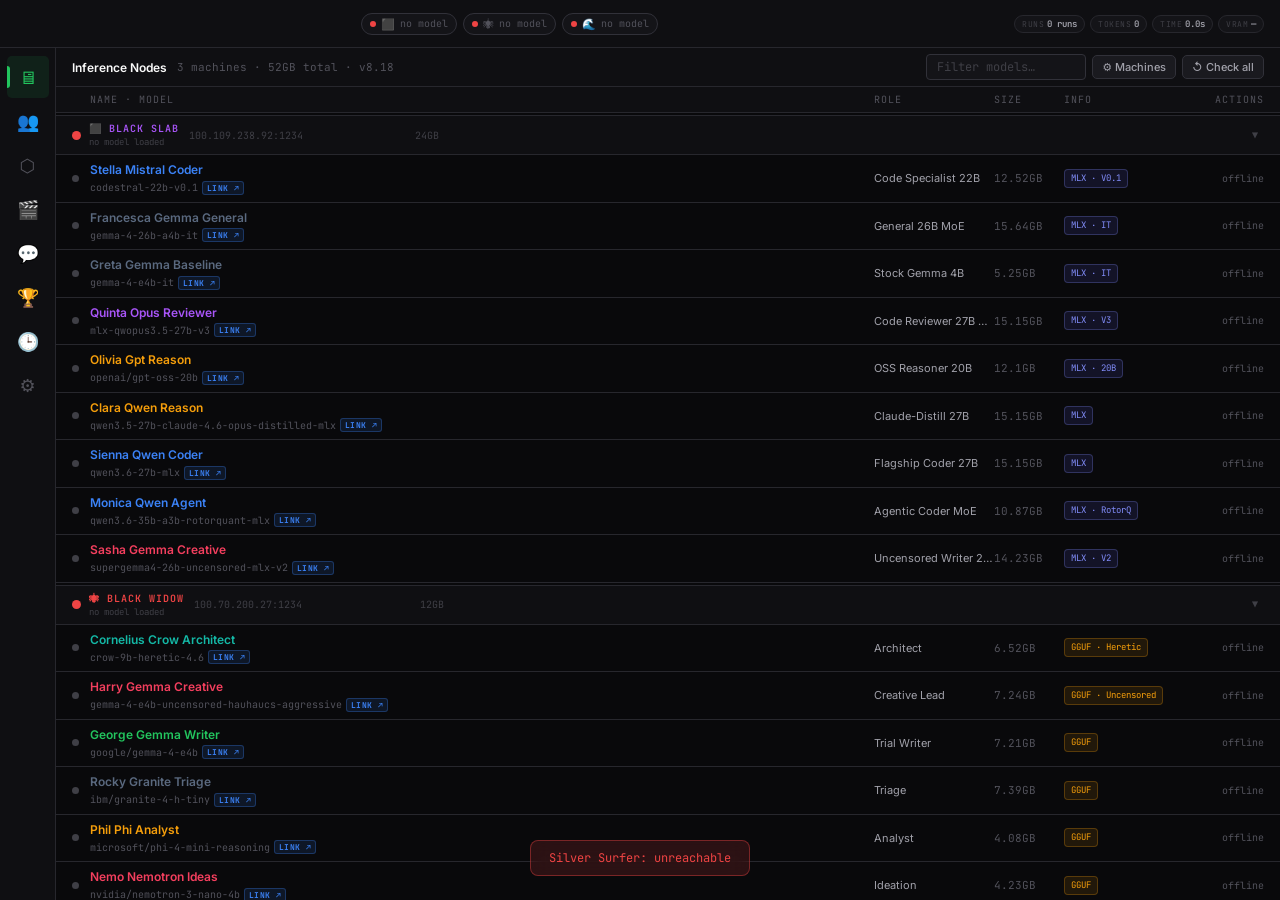
==== web/index.html @ 1b9fba20 "Add files via upload" ====
<!DOCTYPE html>
<html lang="en">
<head>
<meta charset="UTF-8">
<meta name="viewport" content="width=device-width, initial-scale=1.0, maximum-scale=1.0, viewport-fit=cover">
<title>LM Manager Pro Web</title>
<link rel="preconnect" href="https://fonts.googleapis.com">
<link href="https://fonts.googleapis.com/css2?family=Inter:wght@300;400;500;600;700&family=JetBrains+Mono:wght@400;500;600&display=swap" rel="stylesheet">
<link rel="stylesheet" href="css/tokens.css">
<link rel="stylesheet" href="css/base.css">
<link rel="stylesheet" href="css/panels.css">
<link rel="stylesheet" href="css/responsive.css">
<link rel="stylesheet" href="css/modals.css">
</head>
<body>
<div id="app">

<!-- TOPBAR -->
<div id="topbar">
  <div id="live-status" style="display:flex;gap:6px;align-items:center;flex:1;justify-content:center;min-width:0;overflow:hidden"></div>
  <div id="machine-badges" style="display:none"></div>
  <div id="topbar-session">
    <span class="tracker-pill" data-mobile-lbl="▶"><span class="tk-lbl">RUNS</span><span class="tk-val" id="trk-runs">0</span></span>
    <span class="tracker-pill" data-mobile-lbl="◆"><span class="tk-lbl">TOKENS</span><span class="tk-val" id="trk-tokens">0</span></span>
    <span class="tracker-pill" data-mobile-lbl="⏱"><span class="tk-lbl">TIME</span><span class="tk-val" id="trk-time">0s</span></span>
    <span class="tracker-pill" id="trk-vram-pill" data-mobile-lbl="▣"><span class="tk-lbl">VRAM</span><span class="tk-val" id="trk-vram">—</span></span>
  </div>
</div>

<!-- TOPBAR ROW 2: session pills on mobile (hidden on desktop via CSS) -->
<div id="topbar-row2">
  <span class="tracker-pill"><span class="tk-lbl">RUNS</span><span class="tk-val" id="trk-runs-2">0</span></span>
  <span class="tracker-pill"><span class="tk-lbl">TOKENS</span><span class="tk-val" id="trk-tokens-2">0</span></span>
  <span class="tracker-pill"><span class="tk-lbl">TIME</span><span class="tk-val" id="trk-time-2">0s</span></span>
  <span class="tracker-pill" id="trk-vram-pill-2"><span class="tk-lbl">VRAM</span><span class="tk-val" id="trk-vram-2">—</span></span>
</div>

<!-- SETUP PROMPT BANNER -->
<div id="setup-banner" style="display:none;align-items:center;gap:10px;padding:8px 16px;border-bottom:1px solid rgba(59,130,246,.2);flex-shrink:0;background:rgba(59,130,246,.08)">
  <span id="setup-banner-icon" style="font-size:18px">💡</span>
  <div style="flex:1;min-width:0">
    <div id="setup-banner-msg" style="font-size:12px;color:var(--tx1);font-family:var(--mono);font-weight:600"></div>
    <div id="setup-banner-sub" style="font-size:10px;color:var(--tx3);font-family:var(--mono);margin-top:2px;display:none"></div>
  </div>
  <button class="btn btn-sm btn-primary" id="setup-banner-btn" onclick="setupBannerAction()"></button>
  <button style="background:none;border:none;color:var(--tx4);cursor:pointer;font-size:16px;padding:0 4px" onclick="document.getElementById('setup-banner').style.display='none'">✕</button>
</div>
<div id="body">

  <!-- SIDEBAR (desktop) -->
  <div id="leftnav">
    <button class="nav-btn active" id="nav-machines" onclick="setNav('machines')" title="Machines">
      <span>🖥</span>
    </button>
    <button class="nav-btn" id="nav-roster" onclick="setNav('roster')" title="Roster">
      <span>👥</span>
    </button>
    <button class="nav-btn" id="nav-teams" onclick="setNav('teams')" title="Teams">
      <span>⬡</span>
    </button>
    <button class="nav-btn" id="nav-episodes" onclick="setNav('episodes')" title="Episodes">
      <span>🎬</span>
    </button>
    <button class="nav-btn" id="nav-run" onclick="setNav('run')" title="Chat">
      <span>💬</span>
    </button>
    <button class="nav-btn" id="nav-survivor" onclick="setNav('survivor')" title="Scoreboard">
      <span>🏆</span>
    </button>
    <button class="nav-btn" id="nav-timeline" onclick="setNav('timeline')" title="Timeline">
      <span>🕒</span>
    </button>
    <button class="nav-btn" id="nav-settings" onclick="setNav('settings')" title="Settings">
      <span>⚙</span>
    </button>
  </div>

  <!-- CONTENT -->
  <div id="content">

    <!-- ── MACHINES ── -->
    <div class="panel active" id="panel-machines">
      <div class="section-bar">
        <span class="section-title">Inference Nodes</span>
        <span class="section-sub" id="nodes-sub"></span>
        <div class="section-actions">
          <input class="search-inp" id="node-search" placeholder="Filter models…" oninput="filterRosterTable(this.value)" style="width:160px;border-radius:4px;padding:4px 10px">
          <button class="btn btn-sm" onclick="openMachineModal()">⚙ Machines</button>
          <button class="btn btn-sm" onclick="checkAllMachines()">↺ Check all</button>
        </div>
      </div>
      <div id="machines-inner" style="display:flex;flex-direction:column;flex:1;overflow:hidden">
        <div class="rt-thead">
          <span class="rt-th"></span>
          <span class="rt-th">Name · Model</span>
          <span class="rt-th">Role</span>
          <span class="rt-th">Size</span>
          <span class="rt-th">Info</span>
          <span class="rt-th">Actions</span>
        </div>
        <div class="rt-wrap" id="roster-table"></div>
      </div>
    </div>

    <!-- ── ROSTER ── -->
    <div class="panel" id="panel-roster">
      <div id="roster-split">
        <div id="roster-list">
      <div class="section-bar" style="flex-shrink:0;position:relative">
        <span class="section-title">Engineers</span>
        <span id="roster-count" class="section-sub"></span>
        <div class="section-actions">
          <button class="btn btn-sm roster-iv-btn" onclick="openIvPromptModal()">🎤 Interview Q</button>
          <button class="btn btn-sm btn-primary" onclick="openAddModelModal()">+ Add</button>
          <!-- v8.3: overflow trigger (mobile only via CSS) -->
          <button class="overflow-btn roster-overflow-btn" onclick="toggleRosterOverflow(event)" title="More" style="margin-left:2px">⋯</button>
        </div>
        <div id="archetype-legend" style="display:flex;gap:5px;margin-left:8px;flex-wrap:wrap"></div>
        <!-- v8.5: family filter row -->
        <div id="roster-family-bar" style="display:flex;align-items:center;gap:5px;padding:3px 14px 4px;flex-basis:100%;flex-wrap:wrap;border-top:1px solid var(--line)">
          <span style="font-size:9px;font-family:var(--mono);color:var(--tx4);text-transform:uppercase;letter-spacing:.08em;flex-shrink:0">Arch</span>
          <div id="roster-family-filter" style="display:flex;gap:5px;flex-wrap:wrap"></div>
        </div>
        <!-- v8.5: sort row -->
        <div id="roster-sort-bar" style="display:flex;align-items:center;gap:5px;padding:4px 14px;flex-basis:100%;flex-wrap:wrap">
          <span style="font-size:9px;font-family:var(--mono);color:var(--tx4);text-transform:uppercase;letter-spacing:.08em;flex-shrink:0">Sort</span>
          <button class="rs-sort-btn active" id="rsort-name"    onclick="setRosterSort('name')">Name</button>
          <button class="rs-sort-btn"        id="rsort-role"    onclick="setRosterSort('role')">Role</button>
          <button class="rs-sort-btn"        id="rsort-score"   onclick="setRosterSort('score')">Score</button>
          <button class="rs-sort-btn"        id="rsort-size"    onclick="setRosterSort('size')">Size</button>
          <button class="rs-sort-btn"        id="rsort-type"    onclick="setRosterSort('type')">Type</button>
          <button class="rs-sort-btn"        id="rsort-arch"    onclick="setRosterSort('arch')">Arch</button>
          <button class="rs-sort-btn"        id="rsort-family"  onclick="setRosterSort('family')">Family</button>
          <button class="rs-sort-btn"        id="rsort-machine" onclick="setRosterSort('machine')">Machine</button>
        </div>
        <!-- v8.3: overflow menu (mobile) -->
        <div class="overflow-menu" id="roster-overflow-menu">
          <button onclick="closeRosterOverflow();openIvPromptModal()">🎤 Edit Interview Question</button>
        </div>
      </div>
      <div class="search-bar" style="padding:5px 10px">
        <input class="search-inp" id="roster-search" placeholder="Filter engineers…" oninput="filterRosterList(this.value)" style="flex:1;border-radius:4px;padding:4px 10px;font-size:11px">
      </div>
          <div id="roster-scroll"></div>
        </div>
        <div id="roster-detail">
          <div style="display:flex;align-items:center;justify-content:center;height:100%;color:var(--tx3);font-size:12px;font-family:var(--mono)">Select a model</div>
        </div>
      </div>
    </div>

    <!-- ── TEAMS ── -->
    <div class="panel" id="panel-teams">
      <div id="teams-split">
        <div id="teams-list">
          <div class="section-bar" style="flex-shrink:0">
            <span class="section-title">Teams</span>
            <div class="section-actions"><button class="btn btn-sm" onclick="addTeam()">+ New</button></div>
          </div>
          <div id="teams-scroll"></div>
        </div>
        <div id="team-detail">
          <div style="display:flex;align-items:center;justify-content:center;height:100%;color:var(--tx3);font-size:12px;font-family:var(--mono)">Select a team</div>
        </div>
      </div>
    </div>

    <!-- ── EPISODES ── -->
    <div class="panel" id="panel-episodes">
      <div class="section-bar">
        <span class="section-title">Episodes</span>
        <span class="section-sub" id="ep-panel-sub">Scenario builder</span>
        <div class="section-actions">
          <button class="btn btn-sm btn-primary" onclick="newEpisode()">+ New Episode</button>
          <button class="btn btn-sm" onclick="triggerEpisodeImport()" title="Import a .json episode file">⬆ Import</button>
          <input type="file" id="ep-import-file" accept=".json" style="display:none" onchange="importEpisode(event)">
        </div>
      </div>
      <div id="episodes-split" style="display:flex;flex:1;overflow:hidden">
        <!-- Episode list -->
        <div id="episodes-list-wrap" style="width:220px;flex-shrink:0;border-right:1px solid var(--line);display:flex;flex-direction:column;background:var(--bg1)">
          <div id="episode-list" style="flex:1;overflow-y:auto"></div>
        </div>
        <!-- Episode detail -->
        <div id="episode-detail" style="flex:1;overflow-y:auto;background:var(--bg)">
          <div style="display:flex;align-items:center;justify-content:center;height:100%;color:var(--tx3);font-size:12px;font-family:var(--mono)">Select or create an episode</div>
        </div>
      </div>
    </div>

    <!-- ── GROUP CHAT ── -->
    <div class="panel" id="panel-run">
      <div id="chat-topbar">
        <select id="run-team-select" onchange="selectRunTeam(this.value)" class="inp" style="font-size:12px;padding:5px 9px;flex:1;min-width:0">
          <option value="">Select team…</option>
        </select>
        <div class="audience-toggle" title="Group: full team chat (counts toward score). 1:1 Solo: off-record chat with one model — doesn't affect the leaderboard.">
          <button id="aud-group-btn" class="active" onclick="setAudience('group')">👥 Group</button>
          <button id="aud-solo-btn" onclick="setAudience('solo')">👤 1:1</button>
        </div>
        <div class="mode-pill" id="mode-pill-wrap" title="AUTO: each agent responds in turn order automatically. MANUAL: you pick which agent fires next by clicking their chip.">
          <button id="mode-auto-btn" onclick="setChatMode('auto')" class="active-auto">AUTO</button>
          <button id="mode-manual-btn" onclick="setChatMode('manual')">MANUAL</button>
        </div>
        <button class="overflow-btn" id="chat-overflow-btn" onclick="toggleChatOverflow(event)" title="More">⋯</button>
        <div class="overflow-menu" id="chat-overflow-menu">
          <button onclick="closeChatOverflow();toggleCompareMode()">⚖ Toggle compare mode</button>
          <button onclick="closeChatOverflow();toggleCrosstalk()" id="om-context-btn">👁 Context: ON</button>
          <div class="om-divider"></div>
          <button onclick="closeChatOverflow();openPresetModal()">📋 Manage presets</button>
          <button onclick="closeChatOverflow();savePresetFromInput()">+ Save current as preset</button>
          <div class="om-divider"></div>
          <button onclick="closeChatOverflow();newEpisodeRun()">📌 New episode</button>
          <button onclick="closeChatOverflow();clearActiveLog()">🗑 Clear log</button>
          <div class="om-divider"></div>
          <button onclick="closeChatOverflow();resetSessionTracker()">↺ Reset session stats</button>
        </div>
      </div>

      <!-- v8.3: solo (1:1) selection bar — appears only in solo mode -->
      <div class="solo-bar" id="solo-bar">
        <span class="sb-label">Talk to</span>
        <div class="sb-scope" id="solo-scope">
          <button class="active" onclick="setSoloScope('team')">Team</button>
          <button onclick="setSoloScope('global')">Global</button>
        </div>
        <select id="solo-model-select" onchange="selectSoloModel(this.value)">
          <option value="">Select a model…</option>
        </select>
        <span class="solo-badge" title="Off-record: 1:1 messages don't affect the leaderboard, total score, or session stats.">OFF RECORD</span>
        <button class="btn btn-sm" onclick="clearSoloLog()" style="margin-left:auto;font-size:10px">Clear</button>
      </div>

      <!-- Turn order + status fused into one slim bar -->
      <div id="turn-order-bar">
        <div id="turn-chips"></div>
        <span class="chat-status" id="run-status-text">Idle</span>
        <span id="round-counter"></span>
      </div>

      <!-- Group messages -->
      <div id="run-log"></div>

      <!-- v8.3: 1:1 solo message log -->
      <div id="solo-log"></div>

      <!-- Input -->
      <div class="chat-input-bar">
        <!-- Utility strip: compare + crosstalk + preset chips -->
        <div id="chat-util-strip">
          <button class="compare-toggle" id="compare-toggle-btn" onclick="toggleCompareMode()" title="Compare mode: fire all selected models on the same prompt side-by-side">⚖<span class="compare-text"> Compare</span></button>
          <button class="btn btn-sm" id="crosstalk-toggle-btn" onclick="toggleCrosstalk()" title="Cross-talk: when ON, each agent sees all previous agents' replies. When OFF, agents only see the user prompt." style="font-size:10px;font-family:var(--mono)">👁 Context ON</button>
          <div id="preset-chips" style="display:flex;gap:5px;flex-wrap:nowrap;overflow-x:auto;flex:1;min-width:0"></div>
        </div>
        <div class="chat-input-inner">
          <textarea id="run-prompt" rows="1" onkeydown="handleChatKey(event)" oninput="autoGrow(this)" placeholder="Message…"></textarea>
          <div class="chat-btns">
            <button id="run-btn" onclick="sendChatOrSolo()">Send ↑</button>
            <button id="stop-btn" onclick="stopChat()">■ Stop</button>
          </div>
        </div>
      </div>
    </div>

    <!-- ── SURVIVOR ── -->
    <div class="panel" id="panel-survivor">
      <div class="section-bar">
        <span class="section-title">Leaderboard</span>
        <span id="survivor-stats" class="section-sub"></span>
        <div class="section-actions">
          <!-- v8.4: view mode toggle -->
          <div class="view-toggle">
            <button id="sv-view-card" onclick="setSurvivorView('card')" title="Card grid">⊞</button>
            <button id="sv-view-list" onclick="setSurvivorView('list')" class="active" title="Compact list">☰</button>
          </div>
          <span class="ep-badge" id="ep-badge">Ep 0</span>
          <button class="btn btn-sm" onclick="clearImmunity()">Clear 👑</button>
          <button class="btn btn-sm btn-danger" onclick="reviveAll()">Revive all</button>
          <input type="file" id="import-file" accept=".json" style="display:none" onchange="importData(event)">
        </div>
      </div>
      <div style="padding:8px 14px;border-bottom:1px solid var(--line);background:var(--bg1);display:flex;align-items:center;gap:8px;flex-shrink:0;flex-wrap:wrap">
        <span style="font-size:10px;color:var(--tx3);font-family:var(--mono);text-transform:uppercase;letter-spacing:.1em">Sort by</span>
        <button onclick="setBoardSort('score')" id="bsort-score" class="btn btn-sm" style="font-family:var(--mono);font-size:10px">★ Score</button>
        <button onclick="setBoardSort('tps')"   id="bsort-tps"   class="btn btn-sm" style="font-family:var(--mono);font-size:10px">⚡ TPS</button>
        <button onclick="setBoardSort('ep')"    id="bsort-ep"    class="btn btn-sm" style="font-family:var(--mono);font-size:10px">◈ Episodes</button>
      </div>
      <!-- v8.4: card grid (default) and compact list share the same container -->
      <div class="survivor-grid" id="survivor-grid"></div>
      <div class="survivor-list" id="survivor-list" style="display:none"></div>
    </div>

    <!-- ── TIMELINE ── -->
    <div class="panel" id="panel-timeline">
      <div class="section-bar">
        <span class="section-title">Run Timeline</span>
        <span class="section-sub" id="tl-stats">All runs</span>
        <div class="section-actions">
          <button class="btn btn-sm btn-danger" onclick="clearTimeline()">Clear</button>
        </div>
      </div>
      <div class="tl-bar">
        <input class="search-inp" id="tl-search" placeholder="Search prompt or response…" oninput="renderTimeline()" style="flex:1;max-width:320px">
        <select class="inp" id="tl-filter-model" onchange="renderTimeline()" style="font-size:11px">
          <option value="">All models</option>
        </select>
        <select class="inp" id="tl-filter-tag" onchange="renderTimeline()" style="font-size:11px">
          <option value="">All categories</option>
          <option value="Code">Code</option>
          <option value="Reasoning">Reasoning</option>
          <option value="Creative">Creative</option>
          <option value="General">General</option>
        </select>
        <select class="inp" id="tl-sort" onchange="renderTimeline()" style="font-size:11px">
          <option value="newest">Newest first</option>
          <option value="oldest">Oldest first</option>
          <option value="quality">Highest quality</option>
          <option value="speed">Fastest TPS</option>
        </select>
      </div>
      <div class="tl-feed" id="tl-feed"></div>
    </div>

    <!-- ── PRESET MODAL ── -->
    <div id="preset-modal" onclick="closePresetModal(event)">
      <div class="preset-modal-card" onclick="event.stopPropagation()">
        <div class="modal-header">
          <div class="modal-title">Saved Prompts</div>
          <button class="modal-close" onclick="document.getElementById('preset-modal').classList.remove('open')">✕</button>
        </div>
        <div style="padding:10px 14px;border-bottom:1px solid var(--line);display:flex;gap:8px">
          <input class="inp" id="preset-new-name" placeholder="Name (e.g. 'Swift actor refactor')" style="font-size:12px;flex:1">
          <button class="btn btn-sm btn-primary" onclick="addPresetFromModal()">+ Add Current</button>
        </div>
        <div id="preset-modal-list" style="overflow-y:auto"></div>
      </div>
    </div>

    <!-- HTTPS BANNER (v8.1: copy rewritten — the old "Switch to HTTP" link was doomed because
         browsers block http:// navigation from https:// pages. Banner now offers a help dialog. -->
    <div id="https-banner" style="display:none;position:fixed;top:0;left:0;right:0;z-index:2000;background:rgba(245,158,11,.95);backdrop-filter:blur(8px);padding:10px 16px;align-items:center;gap:10px;font-size:12px;font-family:var(--mono)">
      <span style="font-size:16px">⚠</span>
      <span style="flex:1;color:#000">Loaded over HTTPS — browsers will block requests to your <strong>http://</strong> LM Studio servers (mixed content).</span>
      <button onclick="showHttpsHelp()" style="background:#000;color:#fff;padding:4px 12px;border-radius:6px;border:none;font-weight:700;white-space:nowrap;cursor:pointer;font-family:var(--mono);font-size:11px">How to fix</button>
      <button onclick="document.getElementById('https-banner').style.display='none'" style="background:transparent;border:none;color:#000;font-size:16px;cursor:pointer;padding:0 4px">✕</button>
    </div>

    <!-- HTTPS HELP MODAL (v8.1) -->
    <div id="https-help-modal" onclick="if(event.target.id==='https-help-modal')this.style.display='none'" style="display:none;position:fixed;inset:0;z-index:2100;background:rgba(0,0,0,.7);backdrop-filter:blur(6px);align-items:center;justify-content:center;padding:20px">
      <div style="background:var(--bg1);border:1px solid var(--line2);border-radius:12px;width:100%;max-width:560px;max-height:85vh;display:flex;flex-direction:column;overflow:hidden">
        <div style="padding:14px 18px;border-bottom:1px solid var(--line);display:flex;align-items:center;gap:10px">
          <span style="font-size:20px">⚠</span>
          <div style="flex:1"><div style="font-size:14px;font-weight:700">Mixed content blocked</div><div style="font-size:11px;color:var(--tx3);font-family:var(--mono)">Browsers block http:// requests from https:// pages</div></div>
          <button onclick="document.getElementById('https-help-modal').style.display='none'" class="btn btn-sm">✕</button>
        </div>
        <div style="padding:16px 18px;overflow-y:auto;font-size:13px;line-height:1.55;color:var(--tx2)">
          <p style="margin-bottom:12px"><strong style="color:var(--tx1)">Pick one of these — most reliable first:</strong></p>
          <ol style="margin-left:18px;display:flex;flex-direction:column;gap:14px">
            <li>
              <strong style="color:var(--tx1)">Save this page locally and open with file://</strong><br>
              <span style="color:var(--tx3);font-size:11px;font-family:var(--mono)">File → Save As → save as <code style="background:var(--bg3);padding:1px 4px;border-radius:3px">index.html</code>, then double-click. file:// origins can talk to localhost without mixed-content blocking.</span>
            </li>
            <li>
              <strong style="color:var(--tx1)">Serve over plain HTTP from the same machine</strong><br>
              <span style="color:var(--tx3);font-size:11px;font-family:var(--mono)">In the folder containing the HTML: <code style="background:var(--bg3);padding:1px 4px;border-radius:3px">python3 -m http.server 8000</code> then visit <code style="background:var(--bg3);padding:1px 4px;border-radius:3px">http://localhost:8000/index.html</code>.</span>
            </li>
            <li>
              <strong style="color:var(--tx1)">Allow insecure content for this site (Chrome only, not recommended)</strong><br>
              <span style="color:var(--tx3);font-size:11px;font-family:var(--mono)">Click the lock icon in the address bar → Site settings → Insecure content → Allow. Reload. This persists per-origin.</span>
            </li>
            <li>
              <strong style="color:var(--tx1)">Front your LM Studio servers with HTTPS</strong><br>
              <span style="color:var(--tx3);font-size:11px;font-family:var(--mono)">Run a reverse proxy with a self-signed cert (Caddy, nginx) on each machine. Most work for the most flexibility.</span>
            </li>
          </ol>
          <p style="margin-top:16px;font-size:11px;color:var(--tx3);font-family:var(--mono)">Note: clicking a link from this page to <code style="background:var(--bg3);padding:1px 4px;border-radius:3px">http://</code> won't work — modern browsers refuse to navigate downward to insecure origins. The fix has to happen at the page-load level.</p>
        </div>
      </div>
    </div>

    <!-- MACHINE EDITOR MODAL -->
    <div id="machine-modal" onclick="closeMachineModal(event)" style="display:none;position:fixed;inset:0;z-index:1000;background:rgba(0,0,0,.7);backdrop-filter:blur(6px);align-items:center;justify-content:center;padding:20px">
      <div style="background:var(--bg1);border:1px solid var(--line2);border-radius:12px;width:100%;max-width:500px;max-height:85vh;display:flex;flex-direction:column;overflow:hidden" onclick="event.stopPropagation()">
        <div class="modal-header">
          <div class="modal-title">Manage Machines</div>
          <button class="modal-close" onclick="document.getElementById('machine-modal').style.display='none'">✕</button>
        </div>
        <div id="machine-list-edit" style="overflow-y:auto;flex:1"></div>
        <div style="padding:14px 16px;border-top:1px solid var(--line);display:flex;flex-direction:column;gap:8px">
          <div style="font-size:10px;color:var(--tx3);font-family:var(--mono);text-transform:uppercase;letter-spacing:.1em">Add Machine</div>
          <div style="display:grid;grid-template-columns:1fr 1fr;gap:7px">
            <input class="inp" id="nm-name" placeholder="Name (auto-fills from URL)" style="font-size:12px">
            <input class="inp" id="nm-url"  placeholder="URL (e.g. http://192.168.1.x:1234)" style="font-size:12px" oninput="autoFillMachineName()">
            <input class="inp" id="nm-vram" placeholder="VRAM GB (e.g. 16)" type="number" min="1" style="font-size:12px">
            <input class="inp" id="nm-note" placeholder="Note (e.g. RTX 4090)" style="font-size:12px">
          </div>
          <button class="btn btn-primary" onclick="addMachineFromModal()" style="align-self:flex-end">+ Add Machine</button>
        </div>
      </div>
    </div>

    <!-- ADD MODEL MODAL -->
    <div id="add-model-modal" onclick="if(event.target.id==='add-model-modal')closeAddModelModal()" style="display:none;position:fixed;inset:0;z-index:1000;background:rgba(0,0,0,.7);backdrop-filter:blur(6px);align-items:center;justify-content:center;padding:20px">
      <div style="background:var(--bg1);border:1px solid var(--line2);border-radius:12px;width:100%;max-width:500px;max-height:90vh;display:flex;flex-direction:column;overflow:hidden" onclick="event.stopPropagation()">
        <div class="modal-header">
          <div class="modal-title">Add Engineer</div>
          <button class="modal-close" onclick="closeAddModelModal()">✕</button>
        </div>
        <div style="padding:16px;display:flex;flex-direction:column;gap:10px;overflow-y:auto">
          <!-- Name schema: First=family, Middle=params, Last=role, Nickname=display override -->
          <div style="display:grid;grid-template-columns:1fr 1fr 1fr;gap:8px">
            <div><div style="font-size:9px;color:var(--tx4);font-family:var(--mono);text-transform:uppercase;letter-spacing:.08em;margin-bottom:3px">First <span style="color:var(--tx3);text-transform:none">family</span></div><input class="inp" id="am-first" placeholder="Qwen" style="width:100%;box-sizing:border-box" oninput="amAutoPrompt()"></div>
            <div><div style="font-size:9px;color:var(--tx4);font-family:var(--mono);text-transform:uppercase;letter-spacing:.08em;margin-bottom:3px">Middle <span style="color:var(--tx3);text-transform:none">params</span></div><input class="inp" id="am-middle" placeholder="9B" style="width:100%;box-sizing:border-box" oninput="amAutoPrompt()"></div>
            <div><div style="font-size:9px;color:var(--tx4);font-family:var(--mono);text-transform:uppercase;letter-spacing:.08em;margin-bottom:3px">Last <span style="color:var(--tx3);text-transform:none">role</span></div><input class="inp" id="am-last" placeholder="Senior Dev" style="width:100%;box-sizing:border-box" oninput="amAutoPrompt()"></div>
          </div>
          <div style="display:grid;grid-template-columns:1fr 1fr;gap:8px">
            <div>
              <div style="font-size:9px;color:var(--tx4);font-family:var(--mono);text-transform:uppercase;letter-spacing:.08em;margin-bottom:3px">Nickname <span style="color:var(--tx3);text-transform:none">· overrides display</span></div>
              <input class="inp" id="am-nick" placeholder="Optional" style="width:100%;box-sizing:border-box" oninput="amAutoPrompt()">
            </div>
            <div><div style="font-size:9px;color:var(--tx4);font-family:var(--mono);text-transform:uppercase;letter-spacing:.08em;margin-bottom:3px">ID (e.g. 32)</div><input class="inp" id="am-empid" placeholder="e.g. 32" style="width:100%;box-sizing:border-box"></div>
          </div>
          <div>
            <div style="font-size:9px;color:var(--tx4);font-family:var(--mono);text-transform:uppercase;letter-spacing:.08em;margin-bottom:5px">Role</div>
            <div style="display:grid;grid-template-columns:1fr 1fr;gap:7px">
              <div>
                <div style="font-size:9px;color:var(--tx4);font-family:var(--mono);margin-bottom:3px">Status</div>
                <select class="inp" id="am-prof" style="width:100%;box-sizing:border-box" onchange="amSyncRole()">
                  <option value="">— select —</option>
                  ${STATUS_LEVELS.map(s=>`<option value="${s.id}">${s.label}</option>`).join('')}
                </select>
              </div>
              <div>
                <div style="font-size:9px;color:var(--tx4);font-family:var(--mono);margin-bottom:3px">Primary specialization</div>
                <select class="inp" id="am-spec" style="width:100%;box-sizing:border-box" onchange="amSyncRole()">
                  <option value="">— select —</option>
                  ${SPECIALIZATIONS.map(s=>`<option value="${s.id}">${s.icon} ${s.label}</option>`).join('')}
                </select>
              </div>
            </div>
            <div style="margin-top:7px">
              <div style="font-size:9px;color:var(--tx4);font-family:var(--mono);margin-bottom:4px">Secondary specializations <span style="color:var(--tx3);text-transform:none;font-size:9px">· optional · stackable</span></div>
              <div id="am-secondary-chips" style="display:flex;flex-wrap:wrap;gap:5px">
                ${SECONDARY_SPECS.map(s=>`<button type="button" id="am-sec-${s.id}" onclick="toggleAmSecondary('${s.id}')" style="font-size:10px;padding:3px 9px;border-radius:20px;border:1px solid var(--line2);background:var(--bg2);color:var(--tx3);cursor:pointer;font-family:var(--mono);transition:all .15s">${s.icon} ${s.label}</button>`).join('')}
              </div>
            </div>
            <input type="hidden" id="am-role">
            <div id="am-role-preview" style="font-size:10px;color:var(--tx3);font-family:var(--mono);margin-top:5px;min-height:14px"></div>
          </div>
          <!-- Persona name — character name in system prompt -->
          <div>
            <div style="font-size:9px;color:var(--tx4);font-family:var(--mono);text-transform:uppercase;letter-spacing:.08em;margin-bottom:3px">
              Persona name <span style="color:var(--tx3);text-transform:none;letter-spacing:0;font-size:9px">· in system prompt (defaults to nickname or First Last)</span>
            </div>
            <input class="inp" id="am-persona" placeholder="Leave blank to auto-derive" style="width:100%;box-sizing:border-box" oninput="amAutoPrompt()">
          </div>
          <div><div style="font-size:9px;color:var(--tx4);font-family:var(--mono);text-transform:uppercase;letter-spacing:.08em;margin-bottom:3px">Model ID (LM Studio path) <span style="color:var(--accent);font-size:8px;text-transform:none;letter-spacing:0">&middot; auto-fills name ↑</span></div><input class="inp" id="am-model" placeholder="e.g. qwen3.5-9b or google/gemma-4-e4b" oninput="autoFillNameFromModelId();autoAssignMachineFromModelId()" style="width:100%;box-sizing:border-box"></div>
          <div style="display:grid;grid-template-columns:1fr 1fr 1fr;gap:8px">
            <div>
              <div style="font-size:9px;color:var(--tx4);font-family:var(--mono);text-transform:uppercase;letter-spacing:.08em;margin-bottom:3px">Machine</div>
              <select class="inp" id="am-machine" style="width:100%;box-sizing:border-box"></select>
              <div id="am-machine-hint" style="font-size:9px;color:var(--accent);font-family:var(--mono);margin-top:3px;min-height:12px;line-height:1.3"></div>
            </div>
            <div><div style="font-size:9px;color:var(--tx4);font-family:var(--mono);text-transform:uppercase;letter-spacing:.08em;margin-bottom:3px">Size (GB)</div><input class="inp" id="am-size" type="number" min="0.1" step="0.1" value="7" style="width:100%;box-sizing:border-box"></div>
            <div><div style="font-size:9px;color:var(--tx4);font-family:var(--mono);text-transform:uppercase;letter-spacing:.08em;margin-bottom:3px">Temp</div><input class="inp" id="am-temp" type="number" min="0" max="1" step="0.05" value="0.5" style="width:100%;box-sizing:border-box"></div>
          </div>
          <div>
            <div style="display:flex;align-items:center;justify-content:space-between;margin-bottom:3px">
              <div style="font-size:9px;color:var(--tx4);font-family:var(--mono);text-transform:uppercase;letter-spacing:.08em">System Prompt <span style="color:var(--tx3);text-transform:none;letter-spacing:0;font-size:9px">· auto-generated · edit freely</span></div>
              <button class="btn btn-sm" style="font-size:9px;padding:2px 7px" onclick="amAutoPrompt(true)">↺ Regenerate</button>
            </div>
            <textarea class="prompt-edit-area" id="am-prompt" style="min-height:80px" placeholder="You are [Name], a [role]. MIKE is the Director."></textarea>
          </div>
          <button class="btn btn-primary" onclick="addModelFromModal()" style="align-self:flex-end">+ Add Engineer</button>
        </div>
      </div>
    </div>

    <!-- ── V6.3: SCORE SHEET (slide-up) ── -->
    <div id="score-sheet" onclick="if(event.target.id==='score-sheet')closeScoreSheet()">
      <div class="score-sheet-card" onclick="event.stopPropagation()">
        <div class="score-sheet-grip"></div>
        <div class="score-sheet-hdr">
          <div style="flex:1">
            <div class="score-sheet-title" id="ss-title">Score Response</div>
            <div class="score-sheet-sub" id="ss-sub">—</div>
          </div>
          <button class="btn btn-sm" onclick="openCriteriaModal()" title="Manage criteria">⚙</button>
          <button class="modal-close" onclick="closeScoreSheet()">✕</button>
        </div>
        <div class="score-sheet-body" id="ss-body"></div>
        <div class="score-sheet-summary">
          <div>
            <div class="score-sheet-avg-lbl">Average</div>
            <div class="score-sheet-avg" id="ss-avg">—</div>
          </div>
          <div style="text-align:right">
            <div class="score-sheet-avg-lbl">Auto</div>
            <div style="font-size:14px;font-family:var(--mono);color:var(--tx2)" id="ss-auto">—/10</div>
          </div>
        </div>
        <div class="score-sheet-actions">
          <button class="btn btn-sm" onclick="resetScoreSheet()">↺ Reset</button>
          <button class="btn btn-primary" onclick="closeScoreSheet()" style="margin-left:auto;flex:1;max-width:200px">Done</button>
        </div>
      </div>
    </div>

    <!-- ── V6.3: CRITERIA MANAGE MODAL ── -->
    <div id="criteria-modal" onclick="if(event.target.id==='criteria-modal')document.getElementById('criteria-modal').style.display='none'" style="display:none;position:fixed;inset:0;z-index:1200;background:rgba(0,0,0,.7);backdrop-filter:blur(6px);align-items:center;justify-content:center;padding:20px">
      <div style="background:var(--bg1);border:1px solid var(--line2);border-radius:12px;width:100%;max-width:500px;max-height:85vh;display:flex;flex-direction:column;overflow:hidden" onclick="event.stopPropagation()">
        <div class="modal-header">
          <div class="modal-title">Manage Criteria</div>
          <button class="modal-close" onclick="document.getElementById('criteria-modal').style.display='none'">✕</button>
        </div>
        <div style="padding:14px 16px;flex:1;overflow-y:auto">
          <div style="font-size:11px;color:var(--tx3);font-family:var(--mono);margin-bottom:12px;line-height:1.6">
            Rename, remove, or add criteria. Changes apply globally — existing scores stay, new criteria show as unscored on past sessions.
          </div>
          <div id="criteria-list" style="display:flex;flex-direction:column;gap:8px"></div>
          <div style="margin-top:14px;padding-top:14px;border-top:1px solid var(--line);display:flex;gap:8px">
            <input class="inp" id="new-criterion-name" placeholder="New criterion name (e.g. Brevity)" style="flex:1;font-size:12px">
            <button class="btn btn-primary" onclick="addCriterion()">+ Add</button>
          </div>
        </div>
      </div>
    </div>

    <!-- INTERVIEW PROMPT MODAL -->
    <div id="iv-prompt-modal" onclick="if(event.target.id==='iv-prompt-modal')closeIvPromptModal()" style="display:none;position:fixed;inset:0;z-index:1000;background:rgba(0,0,0,.7);backdrop-filter:blur(6px);align-items:center;justify-content:center;padding:20px">
      <div style="background:var(--bg1);border:1px solid var(--line2);border-radius:12px;width:100%;max-width:580px;max-height:85vh;display:flex;flex-direction:column;overflow:hidden" onclick="event.stopPropagation()">
        <div class="modal-header">
          <div class="modal-title">🎤 Global Interview Question</div>
          <button class="modal-close" onclick="closeIvPromptModal()">✕</button>
        </div>
        <div style="padding:14px 16px;flex:1;display:flex;flex-direction:column;gap:10px;overflow-y:auto">
          <div style="font-size:11px;color:var(--tx3);font-family:var(--mono);line-height:1.6">
            This prompt is sent as the <strong style="color:var(--tx2)">first user message</strong> in every new interview.
            Each model's own system prompt (persona) is still active. Leave blank to start interviews with no default question.
          </div>
          <textarea class="prompt-edit-area" id="iv-prompt-textarea" style="min-height:200px;max-height:340px"></textarea>
          <div style="display:flex;gap:8px;flex-wrap:wrap;align-items:center">
            <button class="btn btn-primary" onclick="applyIvPrompt()">💾 Save &amp; apply to all interviews</button>
            <button class="btn btn-sm" onclick="copyIvPrompt(this)">⎘ Copy</button>
            <button class="btn btn-sm" onclick="resetIvPrompt()">↺ Reset to default</button>
            <span style="font-size:10px;color:var(--tx3);font-family:var(--mono);margin-left:auto">Clears open interview threads</span>
          </div>
        </div>
      </div>
    </div>


    <!-- STATS MODAL -->
    <div id="stats-modal" onclick="closeModal(event)">
      <div class="modal-card">
        <div class="modal-header">
          <div id="modal-avatar" style="width:40px;height:40px;border-radius:9px;display:flex;align-items:center;justify-content:center;font-size:12px;font-weight:700;font-family:var(--mono);flex-shrink:0"></div>
          <div style="flex:1;min-width:0">
            <div class="modal-title" id="modal-name">Stats</div>
            <div style="font-size:11px;color:var(--tx3);font-family:var(--mono)" id="modal-sub"></div>
          </div>
          <button class="modal-close" onclick="document.getElementById('stats-modal').classList.remove('open')">✕</button>
        </div>
        <div class="modal-body" id="modal-body"></div>
      </div>
    </div>

  <!-- EMOJI PICKER MODAL -->
  <div id="emoji-picker-modal" onclick="if(event.target.id==='emoji-picker-modal')closeEmojiPicker()" style="display:none;position:fixed;inset:0;z-index:2000;background:rgba(0,0,0,.6);backdrop-filter:blur(4px);align-items:center;justify-content:center;padding:20px">
    <div style="background:var(--bg1);border:1px solid var(--line2);border-radius:12px;width:100%;max-width:380px;display:flex;flex-direction:column;overflow:hidden;max-height:80vh" onclick="event.stopPropagation()">
      <div style="display:flex;align-items:center;padding:10px 14px;border-bottom:1px solid var(--line);flex-shrink:0">
        <span style="font-size:12px;font-weight:600;color:var(--tx1)" id="emoji-picker-title">Pick Emoji</span>
        <button class="modal-close" onclick="closeEmojiPicker()" style="margin-left:auto">✕</button>
      </div>
      <div id="emoji-picker-grid" style="display:grid;grid-template-columns:repeat(8,1fr);gap:2px;padding:10px;overflow-y:auto;flex:1"></div>
    </div>
  </div>
    


<!-- ── SETTINGS ── -->
<div class="panel" id="panel-settings">
  <div class="section-bar" style="flex-shrink:0">
    <span class="section-title">Settings</span>
  </div>
  <div class="sp-body">

    <!-- DISPLAY -->
    <div class="sp-section" style="margin-top:18px">
      <div class="sp-section-title">Display</div>
      <div class="sp-row">
        <label class="sp-label">Theme<small>Dark mode is the default. Light mode works but some colors are more saturated than intended — designed primarily for dark.</small></label>
        <button class="btn btn-sm sp-ctrl" id="sp-theme-btn" onclick="toggleTheme();updateSettingsPanel()">🌙 Dark</button>
      </div>
    </div>

    <!-- INFERENCE -->
    <div class="sp-section">
      <div class="sp-section-title">Inference</div>
      <div class="sp-row">
        <label class="sp-label">Max tokens<small>Maximum tokens per agent response. Higher = longer answers but slower. 8192 is a safe default for most models.</small></label>
        <input class="inp sp-ctrl" id="gs-max-tokens" type="number" value="8192" min="100" max="32768" step="256" style="width:80px;font-size:12px" onchange="APP.maxTokens=parseInt(this.value)||8192;saveApp()">
      </div>
      <div class="sp-row">
        <label class="sp-label">Request timeout<small>Seconds to wait before marking a request as failed. Increase for large models that are slow to load.</small></label>
        <input class="inp sp-ctrl" id="sp-timeout" type="number" value="180" min="30" max="600" step="30" style="width:72px;font-size:12px" onchange="APP.requestTimeoutSec=parseInt(this.value)||180;saveApp()">
      </div>
      <div class="sp-row">
        <label class="sp-label">Default temperature<small>Creativity/randomness fallback for models with no per-model temp set. 0 = deterministic, 1 = chaotic. Most tasks work best between 0.3–0.7.</small></label>
        <input class="inp sp-ctrl" id="sp-default-temp" type="number" value="0.5" min="0" max="1" step="0.05" style="width:64px;font-size:12px" onchange="APP.defaultTemp=parseFloat(this.value)||0.5;saveApp()">
      </div>
      <div class="sp-row">
        <label class="sp-label">Enable reasoning<small>Sends <code>reasoning: "on"</code> to the LM Studio v1 API. Models that support extended reasoning (DeepSeek R1, Qwen3, QwQ) will activate it. LM Studio silently ignores this for models that don't support it. Increases quality on hard tasks but costs more time and tokens.</small></label>
        <input type="checkbox" id="sp-thinking" style="accent-color:var(--accent);width:16px;height:16px;flex-shrink:0" onchange="APP.thinkingEnabled=this.checked;saveApp()">
      </div>
    </div>

    <!-- DIRECTOR -->
    <div class="sp-section" style="margin-top:18px">
      <div class="sp-section-title">Director</div>
      <div class="sp-row">
        <label class="sp-label">App name<small>The name shown in the topbar and browser tab. Cosmetic only.</small></label>
        <input class="inp sp-ctrl" id="sp-brand-name" type="text" value="LM Manager Pro Web" style="width:120px;font-size:12px" onchange="applyBrandName(this.value)">
      </div>
      <div class="sp-row">
        <label class="sp-label">Director name<small>Replaces "MIKE" in every auto-generated persona prompt. Set this to your own name so models address you correctly during interviews and group chat.</small></label>
        <input class="inp sp-ctrl" id="sp-director-name" type="text" value="MIKE" style="width:100px;font-size:12px" onchange="applyDirectorName(this.value)">
      </div>
      <div class="sp-row" style="flex-direction:column;align-items:flex-start;gap:6px">
        <label class="sp-label" style="margin-bottom:0">Global system suffix<small>A sentence appended to every auto-generated prompt. Use this for project-wide context every model should know — e.g. the tech stack, the app name, your coding style. Only applied to non-overridden prompts.</small></label>
        <textarea class="prompt-edit-area sp-ctrl" id="sp-global-suffix" style="min-height:56px;max-height:100px;width:100%;font-size:11px" placeholder="e.g. We are building Sample Project, a TypeScript service-oriented platform across web, mobile, and CLI clients." onchange="APP.globalSuffix=this.value.trim();saveApp()"></textarea>
      </div>
    </div>

    <!-- LM LINK -->
    <div class="sp-section" style="margin-top:18px">
      <div class="sp-section-title">LM Link · Device Map</div>
      <div style="font-size:11px;color:var(--tx3);line-height:1.5;margin-bottom:10px">
        Paste the output of <code style="font-family:var(--mono);background:var(--bg3);padding:1px 5px;border-radius:3px">lms ls --json</code> from any linked machine. The app will detect each device hash and let you assign it to a machine.
      </div>
      <div class="sp-row" style="margin-bottom:8px">
        <label class="sp-label">Run <code style="font-family:var(--mono);font-size:10px">lms ls --json</code> on<small>Which machine did you run this command on? Models with no device hash belong to it.</small></label>
        <select class="inp sp-ctrl" id="lmlink-local-machine" style="font-size:11px" onchange="APP.lmLinkLocalMachine=this.value;saveApp()">
          <option value="">— select —</option>
        </select>
      </div>
      <textarea id="lmlink-paste" class="prompt-edit-area" placeholder="Paste lms ls --json output here…" style="min-height:72px;max-height:120px;font-size:10px;font-family:var(--mono)" oninput="parseLmLinkJson(this.value)"></textarea>
      <div id="lmlink-device-rows" style="display:flex;flex-direction:column;gap:6px;margin-top:8px"></div>
      <div id="lmlink-status" style="font-size:10px;font-family:var(--mono);color:var(--tx4);margin-top:4px"></div>
      <div style="margin-top:10px;padding-top:10px;border-top:1px solid var(--line);display:flex;gap:8px;align-items:center">
        <button class="btn btn-primary btn-sm" id="settings-scan-btn" onclick="settingsScanRoster()">🔍 Scan Roster</button>
        <span style="font-size:10px;color:var(--tx4);font-family:var(--mono)">Check All machines then open the new models modal</span>
      </div>
    </div>

    <!-- ROSTER -->
    <div class="sp-section" style="margin-top:18px">
      <div class="sp-section-title">Roster</div>
      <div class="sp-row">
        <label class="sp-label">Default machine<small>Pre-selected in the Add Engineer modal. Set this to whichever machine you add models to most often.</small></label>
        <select class="inp sp-ctrl" id="sp-default-machine" style="font-size:11px" onchange="APP.defaultMachine=this.value;saveApp()">
          <option value="">— none —</option>
        </select>
      </div>
      <div class="sp-row">
        <label class="sp-label">Auto-generate names<small>Parses model IDs to fill First (family name) and Middle (param count) for everyone. Won't overwrite fields you've already set. Use "Force all" in the confirm dialog to overwrite everything.</small></label>
        <button class="btn btn-sm sp-ctrl" onclick="autoGenerateAllNames()">⚙ Generate</button>
      </div>
      <div class="sp-row">
        <label class="sp-label">Sync model data from LM Studio<small>Updates file size and param count for every roster entry using live metadata from the last Check All. Run "Check All" first. Names and roles are untouched.</small></label>
        <button class="btn btn-sm sp-ctrl" onclick="syncModelDataFromApi()">↺ Sync data</button>
      </div>
    </div>

    <!-- ROLES -->
    <div class="sp-section" style="margin-top:18px;padding-bottom:20px">
      <div class="sp-section-title">Roles</div>
      <div style="font-size:11px;color:var(--tx3);line-height:1.6;margin-bottom:8px">Roles are built from three layers. Status sets color saturation (Unhired = neutral gray, Flagship = full color). Primary specialization sets the color family and main prompt line. Secondary specializations add focused function lines on top.</div>
      <div style="font-size:9px;color:var(--tx4);font-family:var(--mono);text-transform:uppercase;letter-spacing:.08em;margin-bottom:4px">Status × Primary</div>
      <div id="sp-roles-grid" style="display:flex;flex-wrap:wrap;gap:5px;margin-bottom:10px"></div>
      <div style="font-size:9px;color:var(--tx4);font-family:var(--mono);text-transform:uppercase;letter-spacing:.08em;margin:8px 0 4px">Secondary specializations <span style="text-transform:none;letter-spacing:0">· stackable · each adds a prompt line</span></div>
      <div style="display:flex;flex-wrap:wrap;gap:5px;margin-bottom:10px" id="sp-secondary-grid"></div>
      <div style="font-size:9px;color:var(--tx4);font-family:var(--mono);text-transform:uppercase;letter-spacing:.08em;margin:8px 0 4px">Custom roles</div>
      <div id="custom-roles-list" style="display:flex;flex-direction:column;gap:6px;margin-bottom:10px"></div>
      <button class="btn btn-sm" onclick="openCustomRoleModal()">+ Add Custom Role</button>
    </div>

    <!-- INTERVIEW -->
    <div class="sp-section" style="margin-top:18px">
      <div class="sp-section-title">Interview</div>
      <div class="sp-row">
        <label class="sp-label">Auto-clear history on model swap<small>When switching between models in the interview tab, wipes their conversation history so each starts fresh. Useful when running the same prompt across the whole roster.</small></label>
        <input type="checkbox" id="sp-iv-autoclear" style="accent-color:var(--accent);width:16px;height:16px;flex-shrink:0" onchange="APP.interviewAutoClear=this.checked;saveApp()">
      </div>

      <!-- Builder -->
      <div style="margin-top:12px;border:1px solid var(--line);border-radius:8px;overflow:hidden">

        <!-- §1 Opening — auto -->
        <div style="padding:9px 12px;background:var(--bg2);border-bottom:1px solid var(--line)">
          <div style="font-size:9px;color:var(--tx4);font-family:var(--mono);text-transform:uppercase;letter-spacing:.08em;margin-bottom:4px">1 · Opening <span style="text-transform:none;letter-spacing:0;color:var(--tx3)">· auto from Director settings above</span></div>
          <div id="sp-iv-opening" style="font-size:11px;color:var(--tx2);font-family:var(--mono)"></div>
        </div>

        <!-- §2 Product -->
        <div style="padding:9px 12px;border-bottom:1px solid var(--line)">
          <div style="font-size:9px;color:var(--tx4);font-family:var(--mono);text-transform:uppercase;letter-spacing:.08em;margin-bottom:6px">2 · Product <span style="text-transform:none;letter-spacing:0;color:var(--tx3)">· what you're building</span></div>
          <div style="display:flex;gap:5px;flex-wrap:wrap;margin-bottom:7px">
            <button onclick="setIvProductPreset('sample')" id="sp-iv-pp-sample" class="btn btn-sm" style="font-size:10px;padding:3px 9px">📋 Sample</button>
            <button onclick="setIvProductPreset('ios_app')"   id="sp-iv-pp-ios_app"   class="btn btn-sm" style="font-size:10px;padding:3px 9px">📱 iOS app</button>
            <button onclick="setIvProductPreset('custom')"    id="sp-iv-pp-custom"    class="btn btn-sm" style="font-size:10px;padding:3px 9px">✏ Custom</button>
          </div>
          <textarea class="prompt-edit-area" id="sp-iv-product" style="min-height:60px;max-height:120px;width:100%;font-size:11px"
            placeholder="Leave blank to omit this section."
            oninput="onIvProductChange(this.value)"></textarea>
        </div>

        <!-- §3 Stack -->
        <div style="padding:9px 12px;border-bottom:1px solid var(--line)">
          <div style="font-size:9px;color:var(--tx4);font-family:var(--mono);text-transform:uppercase;letter-spacing:.08em;margin-bottom:6px">3 · Stack <span style="text-transform:none;letter-spacing:0;color:var(--tx3)">· tech environment</span></div>
          <div style="display:flex;gap:5px;flex-wrap:wrap;margin-bottom:7px">
            <button onclick="setIvStackPreset('swift_mvvm')" id="sp-iv-sp-swift_mvvm" class="btn btn-sm" style="font-size:10px;padding:3px 9px">Swift MVVM</button>
            <button onclick="setIvStackPreset('react_ts')"   id="sp-iv-sp-react_ts"   class="btn btn-sm" style="font-size:10px;padding:3px 9px">React/TS</button>
            <button onclick="setIvStackPreset('python')"     id="sp-iv-sp-python"     class="btn btn-sm" style="font-size:10px;padding:3px 9px">Python</button>
            <button onclick="setIvStackPreset('node')"       id="sp-iv-sp-node"       class="btn btn-sm" style="font-size:10px;padding:3px 9px">Node</button>
            <button onclick="setIvStackPreset('flutter')"    id="sp-iv-sp-flutter"    class="btn btn-sm" style="font-size:10px;padding:3px 9px">Flutter</button>
            <button onclick="setIvStackPreset('unity')"      id="sp-iv-sp-unity"      class="btn btn-sm" style="font-size:10px;padding:3px 9px">Unity</button>
            <button onclick="setIvStackPreset('custom')"     id="sp-iv-sp-custom"     class="btn btn-sm" style="font-size:10px;padding:3px 9px">✏ Custom</button>
          </div>
          <textarea class="prompt-edit-area" id="sp-iv-stack" style="min-height:50px;max-height:100px;width:100%;font-size:11px"
            placeholder="Leave blank to omit."
            oninput="onIvStackChange(this.value)"></textarea>
          <textarea class="prompt-edit-area" id="sp-iv-stack-extra" style="min-height:36px;max-height:80px;width:100%;font-size:11px;margin-top:5px"
            placeholder="Add extra stack context here (e.g. specific libraries, tools, constraints)…"
            oninput="APP.ivStackExtra=this.value;saveApp();rebuildAndSaveInterviewPrompt()"></textarea>
        </div>

        <!-- §4 Team — auto-generated -->
        <div style="padding:9px 12px;border-bottom:1px solid var(--line)">
          <div style="display:flex;align-items:center;justify-content:space-between;margin-bottom:5px">
            <div style="font-size:9px;color:var(--tx4);font-family:var(--mono);text-transform:uppercase;letter-spacing:.08em">4 · Team <span style="text-transform:none;letter-spacing:0;color:var(--tx3)">· auto-generated from roster</span></div>
            <button class="btn btn-sm" style="font-size:9px;padding:2px 7px" onclick="refreshIvTeamPreview()">↺ Refresh</button>
          </div>
          <div id="sp-iv-team-auto" style="font-size:11px;color:var(--tx3);font-family:var(--mono);line-height:1.5;margin-bottom:6px;padding:6px 8px;background:var(--bg);border:1px solid var(--line);border-radius:5px;min-height:24px"></div>
          <textarea class="prompt-edit-area" id="sp-iv-team-override" style="min-height:40px;max-height:80px;width:100%;font-size:11px"
            placeholder="Override auto-generated text (leave blank to use auto)…"
            oninput="APP.ivTeamOverride=this.value;saveApp();rebuildAndSaveInterviewPrompt()"></textarea>
        </div>

        <!-- §5 Ask -->
        <div style="padding:9px 12px;border-bottom:1px solid var(--line)">
          <div style="font-size:9px;color:var(--tx4);font-family:var(--mono);text-transform:uppercase;letter-spacing:.08em;margin-bottom:4px">5 · Closing ask <span style="text-transform:none;letter-spacing:0;color:var(--tx3)">· what you want to learn</span></div>
          <textarea class="prompt-edit-area" id="sp-iv-postamble" style="min-height:56px;max-height:100px;width:100%;font-size:11px"
            oninput="APP.ivPostamble=this.value;saveApp();rebuildAndSaveInterviewPrompt()"></textarea>
        </div>

        <!-- Preview -->
        <div style="padding:9px 12px;background:var(--bg1)">
          <div style="display:flex;align-items:center;gap:7px;margin-bottom:7px">
            <span style="font-size:9px;color:var(--tx4);font-family:var(--mono);text-transform:uppercase;letter-spacing:.08em">Preview</span>
            <button class="btn btn-sm" style="font-size:9px;padding:2px 7px;margin-left:auto" onclick="resetInterviewPromptToDefault()">↺ Reset all</button>
          </div>
          <div id="sp-iv-preview" style="font-size:10px;color:var(--tx3);font-family:var(--mono);line-height:1.6;white-space:pre-wrap;max-height:140px;overflow-y:auto;background:var(--bg);border:1px solid var(--line);border-radius:6px;padding:8px 10px"></div>
          <button class="btn btn-sm" id="sp-iv-copy-btn" onclick="copyInterviewPrompt()" style="margin-top:8px;width:100%;font-size:11px;padding:6px">Copy prompt</button>
        </div>
      </div>
    </div>

    <!-- GROUP CHAT -->
    <div class="sp-section" style="margin-top:18px">
      <div class="sp-section-title">Group Chat</div>
      <div class="sp-row">
        <label class="sp-label">Max rounds<small>How many times the full team speaks before the run ends. 1 = everyone speaks once. Increase for debate or iterative refinement tasks.</small></label>
        <input class="inp sp-ctrl" id="gs-max-rounds" type="number" value="1" min="1" max="20" style="width:64px;font-size:12px" onchange="APP.maxRounds=parseInt(this.value)||1;saveApp()">
      </div>
      <div class="sp-row">
        <label class="sp-label">History depth<small>How many prior messages each model receives as context. Full history is best for continuity but expensive on token count. "Prompt only" makes every agent respond fresh to just the original question.</small></label>
        <select class="inp sp-ctrl" id="gs-history" style="font-size:11px" onchange="APP.historyDepth=this.value;saveApp()">
          <option value="all">Full history</option>
          <option value="6">Last 6 msgs</option>
          <option value="4">Last 4 msgs</option>
          <option value="2">Last 2 msgs</option>
          <option value="0">Prompt only</option>
        </select>
      </div>
      <div class="sp-row">
        <label class="sp-label">Pause between agents<small>Delay in seconds between each model's response. Useful for reading along in real time, or for rate-limited endpoints.</small></label>
        <input class="inp sp-ctrl" id="gs-pause" type="number" value="0" min="0" max="30" style="width:64px;font-size:12px" onchange="APP.pauseBetweenAgentsSec=parseFloat(this.value)||0;saveApp()">
      </div>
      <div class="sp-row">
        <label class="sp-label">Skip voted-off models<small>Voted-off models (0 torches) are excluded from group chat runs. Disable to include everyone regardless of torch count.</small></label>
        <input type="checkbox" id="gs-skip-fired" checked style="accent-color:var(--accent);width:16px;height:16px;flex-shrink:0" onchange="APP.skipVotedOff=this.checked;saveApp()">
      </div>
      <div class="sp-row">
        <label class="sp-label">Cross-talk<small>When on, each model receives the prior models' replies as context — they can react to each other. When off, every model only sees the original prompt, like a blind survey.</small></label>
        <input type="checkbox" id="gs-crosstalk" checked style="accent-color:var(--accent);width:16px;height:16px;flex-shrink:0" onchange="APP.crossTalk=this.checked;saveApp()">
      </div>
    </div>

    <!-- EPISODES -->
    <div class="sp-section" style="margin-top:18px">
      <div class="sp-section-title">Episodes</div>
      <div class="sp-row">
        <label class="sp-label">Auto-advance after Score block<small>By default, episodes pause at Score blocks so you can rate responses before continuing. Enable this to skip the pause and keep running — scores are deferred until after the episode completes.</small></label>
        <input type="checkbox" id="sp-ep-autoadvance" style="accent-color:var(--accent);width:16px;height:16px;flex-shrink:0" onchange="APP.epAutoAdvance=this.checked;saveApp()">
      </div>
      <div class="sp-row">
        <label class="sp-label">Default block timeout<small>Seconds before an individual task block is marked failed if the model doesn't respond. Set higher for large models on slow machines.</small></label>
        <input class="inp sp-ctrl" id="sp-ep-timeout" type="number" value="120" min="10" max="600" step="10" style="width:72px;font-size:12px" onchange="APP.epBlockTimeout=parseInt(this.value)||120;saveApp()">
      </div>
    </div>

    <!-- SCORING -->
    <div class="sp-section" style="margin-top:18px">
      <div class="sp-section-title">Scoring</div>

      <!-- Manual score sheet -->
      <div class="sp-row">
        <label class="sp-label">Manual score sheet<small>When you rate a response you score it 1–5 on each criterion below. The average becomes the manual score for that session. Appears on the score sheet after each run.</small></label>
        <button class="btn btn-sm sp-ctrl" onclick="toggleSettingsPanel();openCriteriaModal()">Manage ⚙</button>
      </div>

      <!-- Auto-score signals -->
      <div style="margin-top:12px">
        <div style="display:flex;align-items:center;justify-content:space-between;margin-bottom:8px">
          <div style="font-size:10px;color:var(--tx3);font-family:var(--mono)">Auto-score signals — each response is scored automatically 0–10</div>
          <div style="display:flex;gap:5px">
            <button class="btn btn-sm" style="font-size:9px;padding:2px 7px" onclick="setScorePreset('balanced')">Balanced</button>
            <button class="btn btn-sm" style="font-size:9px;padding:2px 7px" onclick="setScorePreset('speed')">Speed</button>
            <button class="btn btn-sm" style="font-size:9px;padding:2px 7px" onclick="setScorePreset('quality')">Quality</button>
            <button class="btn btn-sm" style="font-size:9px;padding:2px 7px" onclick="setScorePreset('reasoning')">Reasoning</button>
          </div>
        </div>

        <div id="score-signals-list"></div>

        <!-- Weight total indicator -->
        <div style="display:flex;align-items:center;justify-content:space-between;margin-top:8px;padding:6px 10px;background:var(--bg2);border-radius:6px;border:1px solid var(--line)">
          <span style="font-size:10px;color:var(--tx3);font-family:var(--mono)">Total weight</span>
          <span id="score-weight-total" style="font-size:12px;font-weight:700;font-family:var(--mono)">100%</span>
        </div>
      </div>

      <!-- Reference card -->
      <div style="margin-top:10px">
        <button class="btn btn-sm" style="width:100%;font-size:10px" onclick="toggleScoringRef()">ℹ How scoring works</button>
        <div id="scoring-ref" style="display:none;margin-top:8px;border:1px solid var(--line);border-radius:7px;overflow:hidden;font-size:10px;font-family:var(--mono);line-height:1.7;color:var(--tx3)">
          <div style="padding:10px 12px;border-bottom:1px solid var(--line);background:var(--bg2)">
            <div style="font-weight:700;color:var(--tx1);margin-bottom:4px">How auto-score works</div>
            Each signal rates the response ★1–★5 based on its thresholds. Stars are weighted by their % importance and combined into a 0–10 score. Formula: <span style="color:var(--accent)">(stars/5) × weight% × 10</span>, summed across all signals.
          </div>
          <div style="padding:10px 12px;border-bottom:1px solid var(--line)">
            <div style="font-weight:700;color:var(--tx1);margin-bottom:4px">Leaderboard ranking</div>
            The leaderboard score is a <strong style="color:var(--tx2)">source-weighted aggregate</strong>:<br>
            <span style="color:var(--blue)">Auto-score 20%</span> · <span style="color:var(--amber)">Interview sessions 30%</span> · <span style="color:var(--accent)">Team chat sessions 50%</span><br>
            Sources with no data are excluded and the remaining ones are rescaled to 100%.
          </div>
          <div style="padding:10px 12px;border-bottom:1px solid var(--line)">
            <div style="font-weight:700;color:var(--tx1);margin-bottom:4px">Refusal penalty</div>
            Any response containing "I'm sorry", "I can't", "I cannot", or "as an AI" gets a <span style="color:var(--red)">−0.5 penalty</span>.
          </div>
          <div style="padding:10px 12px;border-bottom:1px solid var(--line)">
            <div style="font-weight:700;color:var(--tx1);margin-bottom:4px">Think token signal is inverted</div>
            Fewer think tokens = more stars. It measures efficiency, not effort. Set its weight to 0% when evaluating reasoning-heavy tasks.
          </div>
          <div style="padding:10px 12px">
            <div style="font-weight:700;color:var(--tx1);margin-bottom:4px">Prompt classification</div>
            Each prompt is auto-classified as <span style="color:#3b82f6">Code</span>, <span style="color:#f59e0b">Reasoning</span>, <span style="color:#f43f5e">Creative</span>, or <span style="color:#22c55e">General</span>. Shown in the roster detail. No effect on scoring.
          </div>
        </div>
      </div>
    </div>

    <!-- LEADERBOARD -->
    <div class="sp-section" style="margin-top:18px">
      <div class="sp-section-title">Leaderboard</div>
      <div class="sp-row">
        <label class="sp-label">Default sort<small>How engineers are ranked when you open the leaderboard. Score uses the combined auto-score average.</small></label>
        <select class="inp sp-ctrl" id="sp-board-sort" style="font-size:11px" onchange="setBoardSort(this.value)">
          <option value="score">★ Score</option>
          <option value="tps">⚡ TPS</option>
          <option value="ep">◈ Episodes</option>
        </select>
      </div>
      <div class="sp-row">
        <label class="sp-label">Default view<small>Card grid shows rich detail per model. Compact list fits more on screen for quick comparison.</small></label>
        <select class="inp sp-ctrl" id="sp-survivor-view" style="font-size:11px" onchange="APP.survivorView=this.value;saveApp();setSurvivorView(this.value)">
          <option value="card">⊞ Card grid</option>
          <option value="list">☰ Compact list</option>
        </select>
      </div>
      <div class="sp-row">
        <label class="sp-label">Show voted-off models<small>When off, models with 0 torches are hidden from the leaderboard entirely. Useful once the roster gets large.</small></label>
        <input type="checkbox" id="sp-show-voted" checked style="accent-color:var(--accent);width:16px;height:16px;flex-shrink:0" onchange="APP.survivorShowVoted=this.checked;saveApp();renderSurvivorIf()">
      </div>
    </div>

    <!-- DATA -->
    <div class="sp-section" style="margin-top:18px;padding-bottom:20px">
      <div class="sp-section-title">Data</div>

      <!-- Roster data -->
      <div style="font-size:9px;color:var(--tx4);font-family:var(--mono);text-transform:uppercase;letter-spacing:.08em;margin:4px 0 8px">Roster</div>
      <div class="sp-row">
        <label class="sp-label">Backup<small>Exports roster, teams, stats &amp; timeline. Use before big changes or a new season.</small></label>
        <button class="btn btn-sm sp-ctrl" onclick="exportData()">⬇ Export</button>
      </div>
      <div class="sp-row">
        <label class="sp-label">Restore<small>Overwrites current roster &amp; stats with a backup file. Cannot be undone.</small></label>
        <button class="btn btn-sm sp-ctrl" onclick="triggerImport()">⬆ Import</button>
      </div>
      <div class="sp-row">
        <label class="sp-label">Export persona prompts<small>Clean roster + prompts only — no scores or sessions. Hand to an AI to review or rewrite, then import back.</small></label>
        <button class="btn btn-sm sp-ctrl" onclick="exportPrompts()">⬇ Prompts</button>
      </div>
      <div class="sp-row">
        <label class="sp-label">Import persona prompts<small>Updates prompts only. Matches by ID, then employee ID, then model path. Scores untouched.</small></label>
        <button class="btn btn-sm sp-ctrl" onclick="triggerImportPrompts()">⬆ Prompts</button>
        <input type="file" id="import-prompts-file" accept=".json" style="display:none" onchange="importPrompts(event)">
      </div>

      <!-- Full app data -->
      <div style="font-size:9px;color:var(--tx4);font-family:var(--mono);text-transform:uppercase;letter-spacing:.08em;margin:14px 0 8px">Full app</div>
      <div class="sp-row">
        <label class="sp-label">Full export<small>Everything — roster, teams, machines, episodes, settings, custom roles, and presets in one file.</small></label>
        <button class="btn btn-sm sp-ctrl" onclick="exportFullApp()">⬇ Full export</button>
      </div>
      <div class="sp-row">
        <label class="sp-label">Full restore<small>Restores a full export. Overwrites all data including machines and settings. Cannot be undone.</small></label>
        <button class="btn btn-sm sp-ctrl" onclick="triggerFullImport()">⬆ Full restore</button>
        <input type="file" id="import-full-file" accept=".json" style="display:none" onchange="importFullApp(event)">
      </div>
      <input type="file" id="import-file" accept=".json" style="display:none" onchange="importData(event)">

      <!-- Danger zone -->
      <div style="border-top:1px solid var(--line);margin-top:14px;padding-top:14px;display:flex;flex-direction:column;gap:8px">
        <div style="font-size:9px;color:var(--tx4);font-family:var(--mono);text-transform:uppercase;letter-spacing:.08em;margin-bottom:4px">Danger zone</div>
        <div class="sp-row">
          <label class="sp-label">Reset all stats<small>Zeroes scores, sessions, timeline, and episode count. Sets everyone to Unhired. Roster config, teams, machines, and presets are kept.</small></label>
          <button class="btn btn-sm btn-danger sp-ctrl" onclick="resetAllStats()">↺ Reset stats</button>
        </div>
        <div class="sp-row">
          <label class="sp-label">Clear roster<small>Removes all models from the roster. Machines, teams, settings, and presets are kept. Cannot be undone.</small></label>
          <button class="btn btn-sm btn-danger sp-ctrl" onclick="clearRoster()">🗑 Clear roster</button>
        </div>
        <div class="sp-row">
          <label class="sp-label">Wipe all data<small>Deletes everything — roster, teams, machines, scores, episodes, presets. App reloads blank. Double-confirmed. Cannot be undone.</small></label>
          <button class="btn btn-sm btn-danger sp-ctrl" onclick="wipeAllData()">☢ Wipe all</button>
        </div>
      </div>
    </div>

  </div>
</div>
  </div><!-- /content -->
</div><!-- /body -->

<!-- BOTTOM NAV (mobile only) -->
<div id="bottomnav" style="display:none">
  <button class="bn-btn active" id="bn-machines" onclick="setNav('machines');setBnActive('bn-machines')">🖥<span>Nodes</span></button>
  <button class="bn-btn" id="bn-roster"   onclick="setNav('roster');setBnActive('bn-roster')">👥<span>Roster</span></button>
  <button class="bn-btn" id="bn-teams"    onclick="setNav('teams');setBnActive('bn-teams')">⬡<span>Teams</span></button>
  <button class="bn-btn" id="bn-episodes" onclick="setNav('episodes');setBnActive('bn-episodes')">🎬<span>Episodes</span></button>
  <button class="bn-btn" id="bn-run"      onclick="setNav('run');setBnActive('bn-run')">💬<span>Chat</span></button>
  <button class="bn-btn" id="bn-survivor" onclick="setNav('survivor');setBnActive('bn-survivor')">🏆<span>Board</span></button>
  <button class="bn-btn" id="bn-timeline" onclick="setNav('timeline');setBnActive('bn-timeline')">🕒<span>Log</span></button>
  <button class="bn-btn" id="bn-settings" onclick="setNav('settings');setBnActive('bn-settings')">⚙<span>Settings</span></button>
</div>




  </div>
</div>



    <!-- NEW MODEL DISCOVERY MODAL -->
    <div id="new-models-modal" onclick="if(event.target.id==='new-models-modal')closeNewModelsModal()" style="display:none;position:fixed;inset:0;z-index:1000;background:rgba(0,0,0,.7);backdrop-filter:blur(6px);align-items:center;justify-content:center;padding:20px">
      <div style="background:var(--bg1);border:1px solid var(--line2);border-radius:12px;width:100%;max-width:520px;max-height:85vh;display:flex;flex-direction:column;overflow:hidden" onclick="event.stopPropagation()">
        <div class="modal-header">
          <div class="modal-title" id="nm-modal-title">🆕 New Models Detected</div>
          <button class="modal-close" onclick="closeNewModelsModal()">✕</button>
        </div>
        <div style="padding:10px 16px;border-bottom:1px solid var(--line);font-size:11px;color:var(--tx3);font-family:var(--mono)" id="nm-modal-sub"></div>
        <div id="nm-modal-list" style="overflow-y:auto;flex:1;padding:10px 16px;display:flex;flex-direction:column;gap:8px"></div>
        <div style="padding:12px 16px;border-top:1px solid var(--line);display:flex;gap:8px;justify-content:flex-end">
          <button class="btn btn-sm" onclick="closeNewModelsModal()">Dismiss</button>
          <button class="btn btn-sm btn-primary" onclick="addAllDiscovered()">+ Add All</button>
        </div>
      </div>
    </div>
</div><!-- /app -->

<script src="js/constants.js"></script>
<script src="js/data.js"></script>
<script src="js/state.js"></script>
<script src="js/chat.js"></script>
<script src="js/nav-machines.js"></script>
<script src="js/roster.js"></script>
<script src="js/teams.js"></script>
<script src="js/chat-panel.js"></script>
<script src="js/settings-interview-builder.js"></script>
<script src="js/scoring.js"></script>
<script src="js/survivor-utils.js"></script>
<script src="js/theme-compare.js"></script>
<script src="js/interview-solo.js"></script>
<script src="js/machine-crud.js"></script>
<script src="js/lmlink.js"></script>
<script src="js/admin.js"></script>
<script src="js/status-discovery.js"></script>
<script src="js/episodes-branding.js"></script>
<script src="js/init.js"></script>
<!-- CUSTOM ROLE MODAL -->
<div id="custom-role-modal" onclick="if(event.target.id==='custom-role-modal')closeCustomRoleModal()" style="display:none;position:fixed;inset:0;z-index:1100;background:rgba(0,0,0,.7);backdrop-filter:blur(6px);align-items:center;justify-content:center;padding:20px">
  <div style="background:var(--bg1);border:1px solid var(--line2);border-radius:12px;width:100%;max-width:480px;max-height:90vh;display:flex;flex-direction:column;overflow:hidden" onclick="event.stopPropagation()">
    <div class="modal-header">
      <div class="modal-title">Add Custom Role</div>
      <button class="modal-close" onclick="closeCustomRoleModal()">✕</button>
    </div>
    <div style="padding:16px;display:flex;flex-direction:column;gap:10px;overflow-y:auto">
      <div style="font-size:11px;color:var(--tx3);line-height:1.6">Custom roles extend the built-in proficiency &times; specialization grid. You must provide prompt language so the canned sentences stay consistent.</div>
      <div style="display:grid;grid-template-columns:1fr 1fr;gap:8px">
        <div>
          <div style="font-size:9px;color:var(--tx4);font-family:var(--mono);text-transform:uppercase;letter-spacing:.08em;margin-bottom:3px">Proficiency</div>
          <select class="inp" id="cr-prof" style="width:100%;box-sizing:border-box">
            <option value="">— built-in —</option>
            <option value="custom">✦ Custom…</option>
          </select>
          <input class="inp" id="cr-prof-label" placeholder="Custom proficiency label" style="width:100%;box-sizing:border-box;margin-top:5px;display:none">
        </div>
        <div>
          <div style="font-size:9px;color:var(--tx4);font-family:var(--mono);text-transform:uppercase;letter-spacing:.08em;margin-bottom:3px">Specialization</div>
          <select class="inp" id="cr-spec" style="width:100%;box-sizing:border-box">
            <option value="">— built-in —</option>
            <option value="custom">✦ Custom…</option>
          </select>
          <input class="inp" id="cr-spec-label" placeholder="Custom specialization label" style="width:100%;box-sizing:border-box;margin-top:5px;display:none">
        </div>
      </div>
      <div id="cr-preview" style="font-size:12px;font-weight:700;font-family:var(--mono);color:var(--tx2);padding:6px 10px;background:var(--bg2);border-radius:6px;min-height:26px"></div>
      <div>
        <div style="font-size:9px;color:var(--tx4);font-family:var(--mono);text-transform:uppercase;letter-spacing:.08em;margin-bottom:3px">Prompt language <span style="color:var(--red)">*required</span></div>
        <textarea class="prompt-edit-area" id="cr-prompt" style="min-height:80px" placeholder="e.g. Your primary strength is audio synthesis and DSP pipeline design. Focus on real-time constraints and low-latency implementations."></textarea>
        <div style="font-size:9px;color:var(--tx3);margin-top:4px">This sentence is appended to the system prompt for every model assigned this role.</div>
      </div>
      <div style="display:flex;gap:8px;justify-content:flex-end">
        <button class="btn btn-sm" onclick="closeCustomRoleModal()">Cancel</button>
        <button class="btn btn-sm btn-primary" onclick="saveCustomRole()">Save Role</button>
      </div>
    </div>
  </div>
</div>
</body>
</html>
---- web/css/tokens.css ----
/* ── DESIGN TOKENS (DARK = default) ── */
:root, [data-theme="dark"] {
  --bg:      #09090b;
  --bg1:     #0f0f12;
  --bg2:     #141418;
  --bg3:     #1a1a1f;
  --bg4:     #1f1f26;
  --line:    #27272d;
  --line2:   #313139;
  --tx1:     #fafafa;
  --tx2:     #a1a1aa;
  --tx3:     #52525b;
  --tx4:     #3f3f46;
  --accent:  #22c55e;
  --accent2: #16a34a;
  --blue:    #3b82f6;
  --amber:   #f59e0b;
  --red:     #ef4444;
  --purple:  #a855f7;
  --code-bg: rgba(255,255,255,.06);
  --code-tx: #93c5fd;
  --r:       8px;
  --r-sm:    5px;
  --sans:    'Inter', system-ui, sans-serif;
  --mono:    'JetBrains Mono', 'Menlo', monospace;
  --nav-w:   56px;
  --topbar-h:48px;
  --shadow:  0 1px 3px rgba(0,0,0,.4), 0 8px 24px rgba(0,0,0,.3);
  --glow-g:  0 0 12px rgba(34,197,94,.25);
  --glow-b:  0 0 12px rgba(59,130,246,.25);
}
[data-theme="light"] {
  --bg:      #ffffff;
  --bg1:     #f4f4f5;
  --bg2:     #e8e8ea;
  --bg3:     #dcdcde;
  --bg4:     #c8c8cb;
  --line:    #c4c4c8;
  --line2:   #9a9aa3;
  --tx1:     #18181b;
  --tx2:     #3f3f46;
  --tx3:     #6b6b73;
  --tx4:     #a1a1aa;
  --accent:  #16a34a;
  --accent2: #15803d;
  --blue:    #2563eb;
  --amber:   #d97706;
  --red:     #dc2626;
  --purple:  #9333ea;
  --code-bg: rgba(0,0,0,.05);
  --code-tx: #1d4ed8;
  --shadow:  0 1px 3px rgba(0,0,0,.1), 0 8px 24px rgba(0,0,0,.08);
  --glow-g:  0 0 8px rgba(22,163,74,.3);
  --glow-b:  0 0 8px rgba(37,99,235,.3);
}
---- web/css/base.css ----
/* ── RESET ── */
*, *::before, *::after { box-sizing: border-box; margin: 0; padding: 0; }
html, body { height: 100%; overflow: hidden; background: var(--bg); color: var(--tx1); font-family: var(--sans); font-size: 14px; -webkit-font-smoothing: antialiased; }
button { font-family: inherit; cursor: pointer; }
input, select, textarea { font-family: inherit; }
[data-theme="dark"] input, [data-theme="dark"] select, [data-theme="dark"] textarea { color-scheme: dark; }
[data-theme="light"] input, [data-theme="light"] select, [data-theme="light"] textarea { color-scheme: light; }
::-webkit-scrollbar { width: 3px; height: 3px; }
::-webkit-scrollbar-track { background: transparent; }
::-webkit-scrollbar-thumb { background: var(--line2); border-radius: 2px; }

/* ── APP SHELL ── */
#app { display: flex; flex-direction: column; height: 100dvh; }

/* ── TOPBAR ── */
#topbar {
  height: var(--topbar-h);
  background: var(--bg1);
  backdrop-filter: blur(20px);
  -webkit-backdrop-filter: blur(20px);
  border-bottom: 1px solid var(--line);
  display: flex; align-items: center;
  padding: 0 16px; gap: 12px;
  flex-shrink: 0; z-index: 100;
}
.brand { display: flex; align-items: center; gap: 9px; flex-shrink: 0; }
.brand-mark {
  width: 28px; height: 28px; border-radius: 7px;
  background: linear-gradient(135deg, rgba(34,197,94,.2), rgba(59,130,246,.15));
  border: 1px solid rgba(34,197,94,.3);
  display: flex; align-items: center; justify-content: center;
}
.brand-mark svg { width: 14px; height: 14px; }
.brand-name { font-size: 14px; font-weight: 700; letter-spacing: -.03em; color: var(--tx1); }
.brand-tag { font-size: 11px; color: var(--tx3); font-family: var(--mono); }
.topbar-spacer { flex: 1; }
@media (max-width: 600px) {
  .topbar-spacer { display: none; }
}
.ls-pill {
  display: flex; align-items: center; gap: 5px;
  font-size: 10px; font-family: var(--mono);
  padding: 3px 8px; border-radius: 20px;
  border: 1px solid var(--line2); background: var(--bg2);
  color: var(--tx3); white-space: nowrap; max-width: 160px;
  overflow: hidden; cursor: pointer; transition: border-color .2s, background .2s;
  flex-shrink: 1; min-width: 0; position: relative;
}
.ls-pill:hover { border-color: var(--line2); color: var(--tx2); }
.ls-pill.loading  { border-color: rgba(245,158,11,.4); background: rgba(245,158,11,.06); }
.ls-pill.generating { border-color: rgba(34,197,94,.35); background: rgba(34,197,94,.05); }
.ls-pill.processing { border-color: rgba(59,130,246,.35); background: rgba(59,130,246,.05); }
/* progress bar at bottom of pill */
.ls-pill .ls-bar {
  position: absolute; bottom: 0; left: 0; height: 2px;
  border-radius: 0 0 20px 20px; transition: width .3s;
}
.ls-pill.loading   .ls-bar { background: var(--amber); }
.ls-pill.generating .ls-bar { background: var(--accent); animation: ls-bar-pulse 1.2s ease-in-out infinite; }
.ls-pill.processing .ls-bar { background: var(--blue); }
@keyframes ls-bar-pulse { 0%,100%{opacity:.5} 50%{opacity:1} }
/* spinner dot */
.ls-pill .ls-dot { width: 6px; height: 6px; border-radius: 50%; flex-shrink: 0; background: var(--tx4); transition: all .3s; }
.ls-pill .ls-dot.online  { background: var(--accent); box-shadow: var(--glow-g); }
.ls-pill .ls-dot.error   { background: var(--red); }
.ls-pill .ls-dot.checking{ background: var(--amber); animation: pulse .8s infinite; }
/* spinner ring replaces dot when active */
.ls-pill .ls-dot.loading,
.ls-pill .ls-dot.generating,
.ls-pill .ls-dot.processing {
  background: transparent;
  border-radius: 50%;
  width: 7px; height: 7px;
  border: 1.5px solid transparent;
  animation: spin .7s linear infinite;
}
.ls-pill .ls-dot.loading    { border-top-color: var(--amber); border-right-color: rgba(245,158,11,.3); }
.ls-pill .ls-dot.generating { border-top-color: var(--accent); border-right-color: rgba(34,197,94,.3); }
.ls-pill .ls-dot.processing { border-top-color: var(--blue); border-right-color: rgba(59,130,246,.3); }
.ls-pill .ls-icon { font-size: 11px; flex-shrink: 0; }
.ls-pill .ls-model { overflow: hidden; text-overflow: ellipsis; white-space: nowrap; flex: 1; min-width: 0; }
.ls-pill .ls-state { font-size: 9px; flex-shrink: 0; padding: 1px 5px; border-radius: 8px; margin-left: 2px; }
.ls-pill .ls-state.generating { background: rgba(34,197,94,.15); color: var(--accent); }
.ls-pill .ls-state.loading    { background: rgba(245,158,11,.15); color: var(--amber); }
.ls-pill .ls-state.processing { background: rgba(59,130,246,.15); color: var(--blue); }
@media (max-width: 600px) {
  /* iOS Safari zoom prevention: inputs must be ≥16px or it ignores maximum-scale */
  input, textarea, select, .inp, .iv-input, .prompt-edit-area {
    font-size: 16px !important;
  }
  #live-status {
    gap: 5px;
    flex-wrap: nowrap !important; overflow-x: auto;
    -webkit-overflow-scrolling: touch;
    justify-content: center !important;
    padding: 0 10px;
  }
  #live-status::-webkit-scrollbar { display: none; }
  /* expanded pills on mobile: show model name, no width cap */
  .ls-pill { font-size: 10px; padding: 4px 10px; max-width: none; flex-shrink: 0; min-width: 110px; }
  .ls-pill .ls-model { display: block; }
}
#machine-badges { display: flex; gap: 6px; }
.mbadge {
  display: flex; align-items: center; gap: 6px;
  font-size: 11px; font-family: var(--mono); color: var(--tx3);
  padding: 4px 10px; border-radius: 20px;
  border: 1px solid var(--line2); background: var(--bg2);
  cursor: pointer; transition: border-color .2s;
}
.mbadge:hover { border-color: var(--line2); color: var(--tx2); }
.mbadge .mdot { width: 6px; height: 6px; border-radius: 50%; background: var(--tx4); transition: all .3s; flex-shrink: 0; }
.mbadge .mdot.online  { background: var(--accent); box-shadow: var(--glow-g); }
.mbadge .mdot.error   { background: var(--red); }
.mbadge .mdot.checking{ background: var(--amber); animation: pulse .8s infinite; }
@keyframes pulse { 0%,100%{opacity:1} 50%{opacity:.3} }
@keyframes spin { to { transform: rotate(360deg); } }
@keyframes ls-progress { from{width:0} to{width:100%} }

/* ── LAYOUT BODY ── */
#body { flex: 1; display: flex; overflow: hidden; }

/* ── SIDEBAR NAV ── */
#leftnav {
  width: var(--nav-w); flex-shrink: 0;
  background: var(--bg1);
  border-right: 1px solid var(--line);
  display: flex; flex-direction: column;
  align-items: center; padding: 8px 0; gap: 2px;
}
.nav-btn {
  width: 42px; height: 42px; border-radius: var(--r-sm);
  border: none; background: transparent;
  color: var(--tx3); font-size: 18px;
  display: flex; align-items: center; justify-content: center;
  transition: all .15s; position: relative;
}
.nav-btn:hover { background: var(--bg3); color: var(--tx2); }
.nav-btn.active { background: rgba(34,197,94,.1); color: var(--accent); }
.nav-btn.active::before {
  content: '';
  position: absolute; left: 0; top: 50%;
  transform: translateY(-50%);
  width: 3px; height: 22px;
  background: var(--accent); border-radius: 0 3px 3px 0;
}
.nav-btn-label { font-size: 8px; font-family: var(--mono); color: inherit; line-height: 1; }

/* ── CONTENT ── */
#content { flex: 1; overflow: hidden; display: flex; flex-direction: column; }
.panel { flex: 1; overflow: hidden; display: none; flex-direction: column; }
.panel.active { display: flex; }

/* ── SECTION HEADER ── */
.section-bar {
  min-height: 38px; flex-shrink: 0;
  background: var(--bg1); border-bottom: 1px solid var(--line);
  display: flex; align-items: center; padding: 6px 16px; gap: 10px;
  flex-wrap: wrap;
}
.section-title { font-size: 12px; font-weight: 600; color: var(--tx1); }
.section-sub { font-size: 11px; color: var(--tx3); font-family: var(--mono); }
.section-actions { margin-left: auto; display: flex; gap: 6px; align-items: center; flex-wrap: wrap; }

/* ── BUTTONS ── */
.btn {
  font-size: 12px; font-weight: 500; padding: 6px 12px;
  border-radius: var(--r-sm); border: 1px solid var(--line2);
  background: var(--bg3); color: var(--tx2);
  transition: all .15s; white-space: nowrap;
}
.btn:hover { border-color: var(--line2); background: var(--bg4); color: var(--tx1); }
.btn-primary { background: var(--accent); border-color: var(--accent); color: #000; font-weight: 600; }
.btn-primary:hover { background: var(--accent2); border-color: var(--accent2); }
.btn-danger { border-color: rgba(239,68,68,.3); background: rgba(239,68,68,.08); color: var(--red); }
.btn-danger:hover { background: rgba(239,68,68,.15); }
.btn-sm { font-size: 11px; padding: 4px 9px; }

/* ── INPUT PRIMITIVES ── */
.inp {
  background: var(--bg); border: 1px solid var(--line2);
  border-radius: var(--r-sm); padding: 6px 10px;
  font-size: 12px; font-family: var(--mono); color: var(--tx1);
  outline: none; transition: border-color .15s;
}
.inp:focus { border-color: var(--blue); }
.inp::placeholder { color: var(--tx4); }
---- web/css/panels.css ----
/* ── MACHINES PANEL ── */
.mc-nodes-bar {
  padding: 12px 16px; border-bottom: 1px solid var(--line);
  display: flex; gap: 10px; flex-wrap: wrap; flex-shrink: 0;
  background: var(--bg1);
}
.mc-node {
  background: var(--bg2); border: 1px solid var(--line);
  border-radius: var(--r); padding: 10px 14px;
  display: flex; flex-direction: column; gap: 8px;
  transition: border-color .2s;
  border-left-width: 3px;
}
.mc-node.online { border-color: rgba(34,197,94,.2); }
.mc-node-header { display: flex; align-items: center; gap: 10px; }
.mc-node-body { display: flex; align-items: center; gap: 8px; }
.mc-node.collapsed .mc-node-body { display: none; }
.mc-collapse-btn {
  font-size: 11px; background: transparent; border: none;
  color: var(--tx4); cursor: pointer; padding: 2px 5px;
  border-radius: 4px; flex-shrink: 0; line-height: 1;
  transition: color .15s;
}
.mc-collapse-btn:hover { color: var(--tx1); }
/* Collapsed roster sections */
.rt-section-rows.collapsed { display: none; }
.rt-loaded-model {
  font-size: 9px; font-family: var(--mono); color: var(--accent);
  overflow: hidden; text-overflow: ellipsis; white-space: nowrap; max-width: 160px;
}
.rt-collapse-btn {
  font-size: 10px; background: transparent; border: none;
  color: var(--tx4); cursor: pointer; padding: 2px 6px;
  border-radius: 4px; margin-left: auto; flex-shrink: 0;
  font-family: var(--mono); transition: color .15s;
}
.rt-collapse-btn:hover { color: var(--tx1); }
.rt-url-label {
  font-size: 10px; font-family: var(--mono); color: var(--tx4);
  overflow: hidden; text-overflow: ellipsis; white-space: nowrap;
  flex: 1; min-width: 0; max-width: 220px;
  cursor: pointer; padding: 3px 2px; border-radius: 4px;
  transition: color .15s;
}
.rt-url-label:hover { color: var(--tx2); }
.mc-dot { width: 9px; height: 9px; border-radius: 50%; background: var(--tx4); transition: all .3s; flex-shrink: 0; }
.mc-dot.online   { background: var(--accent); box-shadow: var(--glow-g); }
.mc-dot.error    { background: var(--red); }
.mc-dot.checking { background: var(--amber); animation: pulse .8s infinite; }
.mc-info { flex: 1; min-width: 0; }
.mc-name { font-size: 12px; font-weight: 600; color: var(--tx1); }
.mc-loaded { font-size: 10px; color: var(--tx3); font-family: var(--mono); margin-top: 2px; overflow: hidden; text-overflow: ellipsis; white-space: nowrap; }
.mc-node-url { width: 170px; }
.mc-check-btn {
  font-size: 11px; font-family: var(--mono);
  background: var(--bg3); border: 1px solid var(--line2);
  color: var(--tx2); border-radius: var(--r-sm);
  padding: 5px 10px; white-space: nowrap;
}
.mc-check-btn:hover { border-color: var(--accent); color: var(--accent); }

/* ── ROSTER TABLE ── */
.rt-wrap { flex: 1; overflow-y: auto; }
.rt-thead {
  display: grid;
  grid-template-columns: 18px minmax(160px,1fr) 120px 70px 90px 110px;
  padding: 6px 16px; background: var(--bg1);
  border-bottom: 1px solid var(--line);
  position: sticky; top: 0; z-index: 2;
}
.rt-th { font-size: 10px; font-family: var(--mono); color: var(--tx3); text-transform: uppercase; letter-spacing: .1em; }
.rt-th:last-child { text-align: right; }
.rt-section {
  padding: 6px 16px; background: var(--bg1);
  border-bottom: 1px solid var(--line);
  border-top: 1px solid var(--line);
  display: flex; align-items: center; gap: 8px;
  margin-top: 2px;
}
.rt-section-label { font-size: 10px; font-family: var(--mono); font-weight: 600; text-transform: uppercase; letter-spacing: .1em; }
.rt-row {
  display: grid;
  grid-template-columns: 18px minmax(160px,1fr) 120px 70px 90px 110px;
  padding: 7px 16px; border-bottom: 1px solid var(--line);
  align-items: center; transition: background .1s;
}
.rt-row:hover { background: var(--bg2); }
.rt-row.is-loaded { background: rgba(34,197,94,.04); border-left: 2px solid var(--accent); padding-left: 14px; }
.rt-row.voted-off { opacity: .3; }
.rt-emp { font-size: 11px; font-weight: 700; font-family: var(--mono); }
.rt-dot { width: 7px; height: 7px; border-radius: 50%; background: var(--tx4); }
.rt-dot.loaded  { background: var(--accent); box-shadow: var(--glow-g); }
.rt-dot.loading { background: var(--amber); animation: pulse .8s infinite; }
.rt-name-cell { min-width: 0; }
.rt-name { font-size: 12px; font-weight: 600; overflow: hidden; text-overflow: ellipsis; white-space: nowrap; }
.rt-model-id { font-size: 10px; color: var(--tx3); font-family: var(--mono); overflow: hidden; text-overflow: ellipsis; white-space: nowrap; margin-top: 1px; }
.rt-hf-link {
  display: inline-flex; align-items: center; gap: 4px;
  text-decoration: none; color: var(--tx3);
  transition: color .15s; max-width: 100%;
  overflow: hidden; text-overflow: ellipsis; white-space: nowrap;
}
.rt-hf-link:hover { color: var(--blue); }
.rt-hf-badge {
  font-size: 8px; font-family: var(--mono); font-weight: 700;
  padding: 1px 4px; border-radius: 3px;
  background: rgba(59,130,246,.12); border: 1px solid rgba(59,130,246,.3);
  color: var(--blue); flex-shrink: 0; letter-spacing: .04em;
}
@media (max-width: 600px) { .rt-hf-badge { display: none; } }
.rt-role-cell { font-size: 11px; color: var(--tx2); overflow: hidden; text-overflow: ellipsis; white-space: nowrap; }
.rt-size-cell { font-size: 11px; font-family: var(--mono); color: var(--tx3); }
.rt-machine-cell { font-size: 11px; font-family: var(--mono); display: flex; align-items: center; gap: 4px; }
.rt-actions-cell { display: flex; gap: 5px; justify-content: flex-end; }
.load-btn {
  font-size: 10px; font-family: var(--mono); padding: 4px 10px;
  border-radius: var(--r-sm); border: 1px solid rgba(34,197,94,.35);
  background: rgba(34,197,94,.08); color: var(--accent);
  transition: background .15s;
}
.load-btn:hover { background: rgba(34,197,94,.18); }
.load-btn:disabled { opacity: .4; cursor: default; }
.unload-btn {
  font-size: 10px; font-family: var(--mono); padding: 4px 10px;
  border-radius: var(--r-sm); border: 1px solid rgba(239,68,68,.35);
  background: rgba(239,68,68,.08); color: var(--red);
  transition: background .15s;
}
.unload-btn:hover { background: rgba(239,68,68,.18); }

/* ── ROSTER PANEL ── */
#roster-split { display: flex; flex: 1; overflow: hidden; }
#roster-list { width: 240px; flex-shrink: 0; border-right: 1px solid var(--line); display: flex; flex-direction: column; overflow: hidden; background: var(--bg1); }
#roster-scroll { flex: 1; overflow-y: auto; }
.roster-group-hdr {
  font-size: 10px; font-family: var(--mono); font-weight: 600;
  text-transform: uppercase; letter-spacing: .1em;
  padding: 8px 14px 5px; border-bottom: 1px solid var(--line);
  display: flex; align-items: center; gap: 7px;
}
.roster-row {
  display: flex; align-items: center; gap: 9px;
  padding: 8px 14px; border-bottom: 1px solid var(--line);
  cursor: pointer; transition: background .1s;
}
.roster-row:hover { background: var(--bg2); }
.roster-row.selected { background: var(--bg3); }
.r-avatar {
  width: 30px; height: 30px; border-radius: 6px;
  display: flex; align-items: center; justify-content: center;
  font-size: 10px; font-weight: 700; font-family: var(--mono); flex-shrink: 0;
}
.r-info { flex: 1; min-width: 0; }
.r-name { font-size: 12px; font-weight: 600; overflow: hidden; text-overflow: ellipsis; white-space: nowrap; }
.r-role { font-size: 10px; color: var(--tx3); font-family: var(--mono); margin-top: 1px; }
.torches { display: flex; gap: 3px; flex-shrink: 0; }
.torch { width: 8px; height: 8px; border-radius: 2px; background: var(--amber); }
.torch.snuffed { background: var(--line2); }
#roster-detail-old-removed { flex: 1; overflow-y: auto; background: var(--bg); }
.detail-header {
  padding: 16px; border-bottom: 1px solid var(--line);
  background: var(--bg1); display: flex; align-items: flex-start; gap: 14px;
}
.detail-avatar {
  width: 48px; height: 48px; border-radius: 10px; flex-shrink: 0;
  display: flex; align-items: center; justify-content: center;
  font-size: 14px; font-weight: 700; font-family: var(--mono);
}
.detail-name { font-size: 16px; font-weight: 700; letter-spacing: -.02em; }
.detail-role { font-size: 11px; font-family: var(--mono); margin-top: 3px; }
.kv-grid { display: grid; grid-template-columns: 1fr 1fr; gap: 8px; }
.kv-card { background: var(--bg2); border: 1px solid var(--line); border-radius: var(--r-sm); padding: 9px 11px; }
.kv-label { font-size: 10px; color: var(--tx3); font-family: var(--mono); text-transform: uppercase; letter-spacing: .08em; margin-bottom: 3px; }
.kv-value { font-size: 12px; font-weight: 600; font-family: var(--mono); color: var(--tx1); }
.prompt-card { background: var(--bg2); border: 1px solid var(--line); border-radius: var(--r-sm); padding: 11px 13px; border-left: 3px solid; }
.prompt-card p { font-size: 12px; color: var(--tx2); line-height: 1.75; }

/* ── TEAMS PANEL ── */
#teams-split { display: flex; flex: 1; overflow: hidden; }
#teams-list { width: 220px; flex-shrink: 0; border-right: 1px solid var(--line); display: flex; flex-direction: column; overflow: hidden; background: var(--bg1); }
#teams-scroll { flex: 1; overflow-y: auto; }
.team-row { display: flex; align-items: center; gap: 9px; padding: 9px 14px; border-bottom: 1px solid var(--line); cursor: pointer; transition: background .1s; }
.team-row:hover { background: var(--bg2); }
.team-row.selected { background: var(--bg3); }
.team-icon { font-size: 16px; flex-shrink: 0; }
.team-name-t { font-size: 12px; font-weight: 600; }
.team-sub-t { font-size: 10px; color: var(--tx3); font-family: var(--mono); margin-top: 1px; }
/* v8.3: team list score column (parallel to r-stats on roster rows) */
.t-stats { display: flex; flex-direction: column; align-items: flex-end; gap: 2px; flex-shrink: 0; min-width: 48px; margin-left: auto; }
.t-score { font-size: 13px; font-weight: 700; font-family: var(--mono); color: var(--tx1); letter-spacing: -.02em; }
.t-score.dim { color: var(--tx4); font-weight: 500; }
.t-mem-count { font-size: 9px; font-family: var(--mono); color: var(--tx3); }
/* v8.3: team detail base layout + tab strip/back btn defaults all live in desktop query
   so the mobile master/detail rules can hide #team-detail without source-order conflicts. */
@media (min-width: 601px) {
  #team-detail { flex: 1; overflow-y: auto; background: var(--bg); }
  .td-back-btn { display: none; }
  .td-tab-strip { display: none; }
  .teams-overflow-btn { display: none; }
  /* On desktop, all team panes render together (legacy behavior). Tab gating only kicks in on mobile. */
  .td-pane { display: block; }
}
.tm-row {
  display: flex; align-items: center; gap: 10px;
  background: var(--bg2); border: 1px solid var(--line);
  border-radius: var(--r-sm); padding: 9px 12px;
}
.tm-avatar { width: 32px; height: 32px; border-radius: 7px; display: flex; align-items: center; justify-content: center; font-size: 10px; font-weight: 700; font-family: var(--mono); flex-shrink: 0; }
.tm-name { font-size: 12px; font-weight: 600; }
.tm-model { font-size: 10px; color: var(--tx3); font-family: var(--mono); overflow: hidden; text-overflow: ellipsis; white-space: nowrap; }

/* ── CHAT PANEL ── */
#chat-topbar {
  min-height: 48px; flex-shrink: 0;
  background: var(--bg1); border-bottom: 1px solid var(--line);
  display: flex; align-items: center; padding: 6px 14px; gap: 8px;
}
.mode-pill {
  display: flex; border: 1px solid var(--line2); border-radius: 20px; overflow: hidden;
  flex-shrink: 0;
}
.mode-pill button {
  font-size: 11px; font-family: var(--mono); font-weight: 600;
  padding: 4px 13px; border: none; background: transparent;
  color: var(--tx3); transition: all .15s; cursor: pointer;
}
.mode-pill button.active-auto { background: var(--accent); color: #000; }
.mode-pill button.active-manual { background: var(--amber); color: #000; }
.chat-status { font-size: 11px; font-family: var(--mono); color: var(--tx3); margin-left: auto; white-space: nowrap; overflow: hidden; text-overflow: ellipsis; }

/* settings drawer (kept for any legacy calls) */
#group-settings {
  display: none; background: var(--bg1);
  border-bottom: 1px solid var(--line);
  padding: 12px 16px; flex-wrap: wrap; gap: 14px; align-items: flex-end;
  flex-shrink: 0;
}
.gs-field { display: flex; flex-direction: column; gap: 4px; }
.gs-label { font-size: 10px; color: var(--tx3); font-family: var(--mono); text-transform: uppercase; letter-spacing: .1em; }
.gs-check { display: flex; align-items: center; gap: 7px; padding-bottom: 2px; }
.gs-check span { font-size: 12px; color: var(--tx2); }

/* turn order — label removed, chips + status + round counter */
#turn-order-bar {
  display: none; background: var(--bg2);
  border-bottom: 1px solid var(--line);
  padding: 5px 14px; align-items: center; gap: 8px; flex-wrap: wrap;
  flex-shrink: 0; min-height: 36px;
}
#turn-chips { display: flex; gap: 6px; flex-wrap: wrap; flex: 1; min-width: 0; }
.chip {
  font-size: 11px; font-family: var(--mono);
  padding: 4px 11px; border-radius: 20px;
  border: 1px solid; cursor: pointer;
  transition: all .15s; user-select: none;
}
#round-counter { font-size: 10px; color: var(--tx3); font-family: var(--mono); flex-shrink: 0; }

/* utility strip above input: compare + crosstalk + preset chips */
#chat-util-strip {
  display: flex; align-items: center; gap: 6px;
  padding: 5px 14px; border-bottom: 1px solid var(--line);
  background: var(--bg1); flex-shrink: 0; min-height: 34px; overflow: hidden;
}
#chat-util-strip #preset-chips { flex: 1; min-width: 0; overflow-x: auto; flex-wrap: nowrap; }
#chat-util-strip #preset-chips::-webkit-scrollbar { display: none; }

/* topbar session pills */
#topbar-session { display: flex; gap: 5px; align-items: center; flex-shrink: 0; }
#topbar-session .tracker-pill,
#topbar-row2 .tracker-pill {
  font-size: 9px; padding: 2px 7px;
  background: var(--bg2); border: 1px solid var(--line);
  border-radius: 10px; font-family: var(--mono);
  display: inline-flex; align-items: center; gap: 3px;
}
#topbar-session .tk-lbl,
#topbar-row2 .tk-lbl { color: var(--tx4); font-size: 8px; text-transform: uppercase; letter-spacing: .06em; }
#topbar-session .tk-val,
#topbar-row2 .tk-val { color: var(--tx2); font-weight: 600; }

/* messages */
#run-log {
  flex: 1; overflow-y: auto;
  padding: 20px 20px 12px;
  display: flex; flex-direction: column; gap: 16px;
}
#run-log:empty::after {
  content: 'Select a team and send a message to start.';
  display: block; text-align: center; margin-top: 60px;
  font-size: 13px; color: var(--tx3); font-family: var(--mono);
}
.bubble-row { display: flex; gap: 10px; }
.bubble-row.user { flex-direction: row-reverse; }
.b-avatar {
  width: 32px; height: 32px; border-radius: 8px; flex-shrink: 0;
  display: flex; align-items: center; justify-content: center;
  font-size: 10px; font-weight: 700; font-family: var(--mono);
  margin-top: 2px;
}
.b-body { max-width: 78%; display: flex; flex-direction: column; gap: 4px; }
.bubble-row.user .b-body { align-items: flex-end; }
.b-meta { font-size: 10px; font-family: var(--mono); display: flex; align-items: center; gap: 6px; }
.b-meta .b-name { font-weight: 600; }
.b-meta .b-info { color: var(--tx3); }
.b-bubble {
  padding: 10px 14px; border-radius: 10px;
  font-size: 13px; line-height: 1.7; color: var(--tx1);
  white-space: pre-wrap; word-break: break-word;
  border: 1px solid var(--line);
}
.b-bubble.agent { background: var(--bg2); border-left: 3px solid; }
.b-bubble.user { background: rgba(59,130,246,.1); border-color: rgba(59,130,246,.25); }
.b-bubble.thinking { color: var(--tx3); font-style: italic; }
.b-bubble.thinking::after { content: "▋"; animation: blink 1s infinite; display: inline-block; }
@keyframes blink { 0%,100%{opacity:1} 50%{opacity:0} }
.b-actions {
  display: flex; align-items: center; gap: 7px; margin-top: 3px;
  flex-wrap: wrap;
}
.b-score-lbl { font-size: 10px; color: var(--tx3); font-family: var(--mono); }
.b-star { font-size: 13px; cursor: pointer; transition: transform .1s; }
.b-star:hover { transform: scale(1.3); }
.b-snuff { font-size: 10px; font-family: var(--mono); padding: 3px 9px; border-radius: 20px; border: 1px solid rgba(239,68,68,.3); background: rgba(239,68,68,.07); color: var(--red); margin-left: auto; }
.b-immune { font-size: 10px; font-family: var(--mono); padding: 3px 9px; border-radius: 20px; border: 1px solid rgba(245,158,11,.3); background: rgba(245,158,11,.07); color: var(--amber); }
.sys-msg { text-align: center; font-size: 11px; font-family: var(--mono); color: var(--tx3); padding: 4px 0; }
/* loading entry */
.log-entry { background: var(--bg2); border: 1px solid var(--line); border-radius: 10px; overflow: hidden; }
.log-header { display: flex; align-items: center; gap: 8px; padding: 8px 12px; background: var(--bg3); border-bottom: 1px solid var(--line); }
.log-dot { width: 7px; height: 7px; border-radius: 50%; flex-shrink: 0; background: var(--tx4); }
.log-dot.loading { background: var(--amber); animation: pulse .8s infinite; }
.log-dot.done { background: var(--accent); }
.log-dot.error { background: var(--red); }
.log-name { font-size: 12px; font-weight: 600; font-family: var(--mono); }
.log-meta-bar { font-size: 10px; color: var(--tx3); font-family: var(--mono); margin-left: auto; display: flex; gap: 10px; }
.log-body { padding: 10px 12px; font-size: 12px; color: var(--tx2); line-height: 1.7; white-space: pre-wrap; word-break: break-word; max-height: 240px; overflow-y: auto; }
.log-body.thinking { color: var(--tx3); font-style: italic; }
.log-body.thinking::after { content: "▋"; animation: blink 1s infinite; display: inline-block; }

/* chat input */
.chat-input-bar {
  flex-shrink: 0;
  background: var(--bg1); border-top: 1px solid var(--line);
  display: flex; flex-direction: column;
}
.chat-input-inner {
  display: flex; gap: 10px; align-items: flex-end;
  background: var(--bg2); border: 1px solid var(--line2);
  border-radius: 12px; padding: 8px 10px 8px 14px;
  transition: border-color .15s; margin: 10px 14px 12px;
}
.chat-input-inner:focus-within { border-color: var(--blue); }
#run-prompt {
  flex: 1; background: transparent; border: none; outline: none;
  font-size: 13px; color: var(--tx1); resize: none;
  min-height: 22px; max-height: 120px; line-height: 1.55;
  font-family: var(--sans);
}
#run-prompt::placeholder { color: var(--tx4); }
.chat-btns { display: flex; flex-direction: column; gap: 4px; align-items: flex-end; }
#run-btn {
  font-size: 12px; font-weight: 700; font-family: var(--mono);
  background: var(--accent); border: none; color: #000;
  border-radius: 8px; padding: 7px 16px; white-space: nowrap;
  transition: background .15s;
}
#run-btn:hover { background: var(--accent2); }
#run-btn:disabled { background: var(--bg4); color: var(--tx3); }
#stop-btn {
  display: none; font-size: 11px; font-family: var(--mono);
  background: rgba(239,68,68,.1); border: 1px solid rgba(239,68,68,.35);
  color: var(--red); border-radius: 8px; padding: 5px 12px;
}

/* ── V8.3: AUDIENCE PICKER (Group / 1:1) ── */
.audience-toggle {
  display: inline-flex; border: 1px solid var(--line2); border-radius: 20px;
  overflow: hidden; flex-shrink: 0; background: var(--bg2);
}
.audience-toggle button {
  font-size: 11px; font-family: var(--mono); font-weight: 600;
  padding: 4px 11px; border: none; background: transparent;
  color: var(--tx3); transition: all .15s; cursor: pointer;
  display: flex; align-items: center; gap: 5px;
}
.audience-toggle button.active {
  background: var(--blue); color: #fff;
}
.audience-toggle button:not(.active):hover { color: var(--tx2); }

.solo-bar {
  display: none; align-items: center; gap: 8px; flex-wrap: wrap;
  padding: 7px 16px; background: var(--bg2);
  border-bottom: 1px solid var(--line); flex-shrink: 0;
}
.solo-bar.active { display: flex; }
.solo-bar .sb-label {
  font-size: 10px; color: var(--tx3); font-family: var(--mono);
  text-transform: uppercase; letter-spacing: .1em;
}
.solo-bar .sb-scope {
  display: inline-flex; border: 1px solid var(--line2);
  border-radius: 14px; overflow: hidden; background: var(--bg);
}
.solo-bar .sb-scope button {
  font-size: 10px; font-family: var(--mono); padding: 3px 9px;
  border: none; background: transparent; color: var(--tx3); cursor: pointer;
}
.solo-bar .sb-scope button.active {
  background: var(--accent); color: #000;
}
#solo-model-select {
  font-size: 12px; padding: 5px 10px; border-radius: 8px;
  background: var(--bg); border: 1px solid var(--line2);
  color: var(--tx1); flex: 1; min-width: 160px; max-width: 320px;
}
.solo-badge {
  font-size: 9px; font-family: var(--mono); font-weight: 600;
  padding: 3px 9px; border-radius: 10px;
  background: rgba(168,85,247,.12); border: 1px solid rgba(168,85,247,.35);
  color: var(--purple); text-transform: uppercase; letter-spacing: .08em;
  white-space: nowrap;
}

/* solo (1:1) message log — reuses interview bubble style */
#solo-log {
  flex: 1; overflow-y: auto;
  padding: 16px 16px 12px;
  display: none; flex-direction: column; gap: 10px;
}
#solo-log.active { display: flex; }
#solo-log:empty::after, #solo-log.empty::after {
  content: 'Pick a model above and chat off the record — these messages won\27t affect the leaderboard.';
  display: block; text-align: center; margin-top: 60px;
  font-size: 12px; color: var(--tx3); font-family: var(--mono);
  padding: 0 24px;
}
.solo-msg { display: flex; gap: 8px; align-items: flex-start; }
.solo-msg.user { flex-direction: row-reverse; }
.solo-msg .s-avatar {
  width: 28px; height: 28px; border-radius: 50%;
  display: flex; align-items: center; justify-content: center;
  font-size: 10px; font-weight: 700; font-family: var(--mono); flex-shrink: 0;
}
.solo-msg .s-bubble {
  max-width: 78%; padding: 9px 13px; border-radius: 12px;
  font-size: 13px; line-height: 1.65; border: 1px solid var(--line);
  word-break: break-word;
}
.solo-msg.user .s-bubble {
  background: var(--blue); color: #fff; border-color: transparent;
  border-radius: 12px 12px 3px 12px;
}
.solo-msg.agent .s-bubble {
  background: var(--bg2); border-radius: 12px 12px 12px 3px;
}
.solo-msg .s-meta {
  font-size: 9px; color: var(--tx4); font-family: var(--mono);
  margin-top: 3px; padding: 0 4px;
}
.solo-msg.thinking .s-bubble { color: var(--tx3); font-style: italic; }
.solo-msg.thinking .s-bubble::after { content: "▋"; animation: blink 1s infinite; display: inline-block; }

/* ── V8.3: OVERFLOW MENU (mobile chat topbar) ── */
.overflow-btn {
  display: none;
  width: 32px; height: 32px; border-radius: 8px;
  border: 1px solid var(--line2); background: var(--bg2);
  color: var(--tx2); font-size: 16px; cursor: pointer;
  align-items: center; justify-content: center;
}
.overflow-btn:hover { color: var(--tx1); border-color: var(--line2); }
.overflow-menu {
  display: none; position: absolute; right: 12px;
  background: var(--bg1); border: 1px solid var(--line2);
  border-radius: 10px; padding: 6px; gap: 2px;
  flex-direction: column; min-width: 180px;
  box-shadow: var(--shadow); z-index: 200;
}
.overflow-menu.open { display: flex; }
.overflow-menu button {
  font-size: 12px; padding: 8px 12px; border-radius: 6px;
  border: none; background: transparent; color: var(--tx2);
  text-align: left; display: flex; align-items: center; gap: 8px;
  cursor: pointer; transition: background .12s;
  font-family: var(--sans);
}
.overflow-menu button:hover { background: var(--bg3); color: var(--tx1); }
.overflow-menu .om-divider { height: 1px; background: var(--line); margin: 4px 0; }

#panel-settings { overflow-x: hidden; }
.sp-section textarea { max-width: 100%; box-sizing: border-box; }
#roster-sort-bar { border-top: 1px solid var(--line); background: var(--bg1); }
.rs-sort-btn {
  font-size: 10px; font-family: var(--mono); padding: 2px 9px;
  border-radius: 10px; border: 1px solid var(--line2);
  background: transparent; color: var(--tx3); cursor: pointer;
  transition: all .12s; white-space: nowrap;
}
.rs-sort-btn:hover { color: var(--tx1); border-color: var(--line2); }
.rs-sort-btn.active { background: var(--bg3); border-color: var(--line2); color: var(--tx1); font-weight: 600; }

/* ── SURVIVOR PANEL ── */
.survivor-grid {
  display: grid;
  grid-template-columns: repeat(auto-fill, minmax(140px, 1fr));
  gap: 10px; padding: 16px;
  overflow-y: auto; flex: 1;
}

/* ── V8.4: LEADERBOARD COMPACT LIST VIEW ── */
.survivor-list {
  flex: 1; overflow-y: auto;
}
.sl-row {
  display: grid;
  grid-template-columns: 32px 32px minmax(140px,1fr) 80px 70px 70px 54px 60px;
  align-items: center; gap: 0; padding: 7px 14px;
  border-bottom: 1px solid var(--line);
  transition: background .1s; cursor: pointer;
}
.sl-row:hover { background: var(--bg2); }
.sl-row.voted-off { opacity: .35; }
.sl-thead {
  display: grid;
  grid-template-columns: 32px 32px minmax(140px,1fr) 80px 70px 70px 54px 60px;
  padding: 5px 14px;
  background: var(--bg1); border-bottom: 1px solid var(--line);
  position: sticky; top: 0; z-index: 2;
}
.sl-th { font-size: 9px; font-family: var(--mono); color: var(--tx4); text-transform: uppercase; letter-spacing: .1em; }
.sl-rank { font-size: 11px; font-family: var(--mono); color: var(--tx4); font-weight: 700; }
.sl-avatar { width: 24px; height: 24px; border-radius: 6px; display: flex; align-items: center; justify-content: center; font-size: 9px; font-weight: 700; font-family: var(--mono); }
.sl-name-cell { min-width: 0; }
.sl-name { font-size: 12px; font-weight: 600; overflow: hidden; text-overflow: ellipsis; white-space: nowrap; }
.sl-role { font-size: 10px; color: var(--tx3); font-family: var(--mono); overflow: hidden; text-overflow: ellipsis; white-space: nowrap; }
.sl-score { font-size: 13px; font-weight: 700; font-family: var(--mono); }
.sl-tps { font-size: 11px; font-family: var(--mono); color: var(--tx3); }
.sl-ep { font-size: 11px; font-family: var(--mono); color: var(--tx3); }
.sl-torches { display: flex; gap: 3px; align-items: center; }
.sl-torch { width: 7px; height: 7px; border-radius: 2px; background: var(--amber); flex-shrink: 0; }
.sl-torch.snuffed { background: var(--line2); }
.sl-machine { font-size: 10px; font-family: var(--mono); color: var(--tx3); overflow: hidden; text-overflow: ellipsis; white-space: nowrap; }

/* View mode toggle (reuse audience-toggle style) */
.view-toggle {
  display: inline-flex; border: 1px solid var(--line2); border-radius: 20px;
  overflow: hidden; flex-shrink: 0; background: var(--bg2);
}
.view-toggle button {
  font-size: 11px; font-family: var(--mono); font-weight: 600;
  padding: 3px 10px; border: none; background: transparent;
  color: var(--tx3); transition: all .15s; cursor: pointer;
}
.view-toggle button.active { background: var(--bg4); color: var(--tx1); }
.view-toggle button:not(.active):hover { color: var(--tx2); }

@media (max-width: 600px) {
  .sl-row, .sl-thead { grid-template-columns: 24px 26px minmax(100px,1fr) 60px 54px 42px; }
  .sl-row > *:nth-child(6), .sl-thead > *:nth-child(6),
  .sl-row > *:nth-child(8), .sl-thead > *:nth-child(8) { display: none; }
}
.sv-card {
  position: relative;
  background: var(--bg2); border: 1px solid var(--line);
  border-radius: var(--r); padding: 12px;
  display: flex; flex-direction: column; gap: 6px;
  cursor: pointer; transition: all .15s; position: relative;
}
.sv-card:hover { border-color: var(--line2); transform: translateY(-1px); box-shadow: var(--shadow); }
.sv-card.voted-off { opacity: .3; border-color: rgba(239,68,68,.3); }
.sv-card.immune { border-color: rgba(245,158,11,.4); background: rgba(245,158,11,.04); }
.sv-avatar { width: 36px; height: 36px; border-radius: 9px; display: flex; align-items: center; justify-content: center; font-size: 11px; font-weight: 700; font-family: var(--mono); }
.sv-name { font-size: 12px; font-weight: 700; }
.sv-role { font-size: 10px; color: var(--tx3); font-family: var(--mono); }
.sv-torches { display: flex; gap: 3px; margin-top: 2px; }
.sv-torch { width: 9px; height: 9px; border-radius: 3px; background: var(--amber); }
.sv-torch.snuffed { background: var(--line2); }
.sv-score { font-size: 18px; font-weight: 800; font-family: var(--mono); letter-spacing: -.04em; margin-top: 2px; }
.sv-score-lbl { font-size: 10px; color: var(--tx3); font-family: var(--mono); }
.sv-machine { font-size: 10px; font-family: var(--mono); color: var(--tx3); margin-top: auto; }
.sv-badge {
  position: absolute; top: 8px; right: 9px;
  font-size: 9px; font-family: var(--mono); font-weight: 600;
  padding: 2px 6px; border-radius: 4px;
}
.sv-badge.out { background: rgba(239,68,68,.1); border: 1px solid rgba(239,68,68,.3); color: var(--red); }
.sv-crown { position: absolute; top: 7px; right: 9px; font-size: 13px; }
---- web/css/responsive.css ----
/* ── PORTRAIT / MOBILE ── */
@media (max-width: 600px) {
  :root { --nav-w: 0px; --topbar-h: 44px; }
  #leftnav { display: none; }
  #bottomnav {
    display: flex !important;
    position: fixed; bottom: 0; left: 0; right: 0;
    height: 62px;
    background: var(--bg1);
    backdrop-filter: blur(20px);
    -webkit-backdrop-filter: blur(20px);
    border-top: 1px solid var(--line);
    z-index: 100;
    padding-bottom: env(safe-area-inset-bottom);
  }
  #app { padding-bottom: calc(62px + env(safe-area-inset-bottom)); }
  .bn-btn {
    flex: 1; display: flex; flex-direction: column;
    align-items: center; justify-content: center;
    gap: 4px; border: none; background: transparent;
    color: var(--tx3); font-size: 22px; transition: color .15s;
    min-width: 44px; padding: 6px 2px;
  }
  .bn-btn span { font-size: 10px; font-family: var(--mono); font-weight: 500; }
  .bn-btn.active { color: var(--accent); }
  .bn-btn.active span { color: var(--accent); }
  /* hide machine badges on mobile */
  #machine-badges { display: none !important; }
  .brand-tag { display: none; }
  /* roster: stack layout */
  /* ── V8.3: ROSTER MASTER/DETAIL on portrait ── */
  /* On mobile, the rd-desktop-top wrapper is "transparent" so info/edit/interview
     are siblings of the tab strip, and tab visibility works correctly. */
  .rd-desktop-top { display: contents; max-height: none; border-bottom: none; overflow: visible; }
  /* Default state on mobile: list takes full screen, detail hidden */
  #roster-split { flex-direction: column; }
  #roster-list {
    width: 100%; height: auto; flex: 1;
    border-right: none; border-bottom: none;
  }
  #roster-detail { display: none; }
  /* When a model is focused (data-focus="1"), list hides and detail takes over */
  #roster-split[data-focus="1"] #roster-list { display: none; }
  #roster-split[data-focus="1"] #roster-detail {
    display: flex; flex-direction: column; flex: 1; min-height: 0;
  }
  /* Beefier list rows */
  .roster-row { padding: 11px 14px; gap: 11px; min-height: 56px; }
  .r-avatar { width: 36px; height: 36px; }
  .r-name { font-size: 13px; }
  .r-role { font-size: 10px; }
  /* Score + TPS column on the right */
  .r-stats {
    display: flex; flex-direction: column; align-items: flex-end;
    gap: 2px; flex-shrink: 0; min-width: 52px;
  }
  .r-score {
    font-size: 13px; font-weight: 700; font-family: var(--mono);
    color: var(--tx1); letter-spacing: -.02em;
  }
  .r-score.dim { color: var(--tx4); font-weight: 500; }
  .r-tps { font-size: 9px; font-family: var(--mono); color: var(--tx3); }
  /* Roster section bar — keep tight, but wrappable */
  #panel-roster .section-bar { gap: 6px; }
  #panel-roster .section-actions { gap: 4px; flex-wrap: nowrap; overflow-x: auto; }
  #panel-roster .section-actions .btn { flex-shrink: 0; }
  /* Hide Interview Q button on mobile (lives in roster overflow menu instead) */
  #panel-roster .roster-iv-btn { display: none; }
  #panel-roster .roster-overflow-btn { display: inline-flex; }
  /* Archetype legend — horizontal scroll strip below section bar */
  #archetype-legend {
    flex-wrap: nowrap !important; overflow-x: auto;
    -webkit-overflow-scrolling: touch;
    margin-left: 0 !important; padding-bottom: 2px;
  }
  #roster-sort-bar { padding: 3px 10px; gap: 4px; }
  .rs-sort-btn { font-size: 9px; padding: 2px 6px; }
  /* ── V8.3: TEAMS MASTER/DETAIL on portrait ── */
  /* Default: list takes full screen, detail hidden until a team is focused */
  #teams-split { flex-direction: column; }
  #teams-list {
    width: 100%; height: auto; flex: 1;
    border-right: none; border-bottom: none;
  }
  #team-detail { display: none; }
  #teams-split[data-focus="1"] #teams-list { display: none; }
  #teams-split[data-focus="1"] #team-detail {
    display: flex; flex-direction: column; flex: 1; min-height: 0;
  }
  /* Beefier team rows */
  .team-row { padding: 12px 14px; min-height: 56px; }
  .team-icon { font-size: 22px; }
  .team-name-t { font-size: 14px; }
  .team-sub-t { font-size: 11px; }
  /* Team detail: tab strip + back + tab gating */
  .td-back-btn {
    display: inline-flex; align-items: center; gap: 6px;
    background: var(--bg2); border: 1px solid var(--line2);
    color: var(--tx1); font-size: 13px; font-weight: 600;
    padding: 8px 12px; border-radius: 8px; cursor: pointer;
    margin-right: auto;
  }
  .td-back-btn:hover { background: var(--bg3); }
  .td-tab-strip {
    display: flex; flex-shrink: 0;
    background: var(--bg1); border-bottom: 1px solid var(--line);
    overflow-x: auto;
  }
  .td-tab {
    flex: 1; padding: 12px 8px; min-width: 90px;
    font-size: 12px; font-weight: 600; font-family: var(--sans);
    background: transparent; border: none; border-bottom: 2px solid transparent;
    color: var(--tx3); cursor: pointer; transition: all .15s;
    white-space: nowrap;
  }
  .td-tab:hover { color: var(--tx2); }
  .td-tab.active { color: var(--tx1); border-bottom-color: var(--accent); }
  /* Tab panes — only the active one is visible on mobile */
  .td-pane { display: none; }
  .td-pane.active { display: block; flex: 1; overflow-y: auto; }
  /* Team header (icon + name + Run/Delete) sits above the tab strip on mobile —
     stays sticky so user can always Run from any tab */
  .td-header {
    flex-shrink: 0; padding: 12px 14px;
    border-bottom: 1px solid var(--line); background: var(--bg1);
    display: flex; align-items: center; gap: 10px; flex-wrap: wrap;
  }

  /* ── V8.4: EPISODES MASTER/DETAIL on portrait (replaces v8.3 rules) ── */
  /* Default: list takes full screen, detail hidden until an episode is focused */
  #episodes-split { flex-direction: column; }
  #episodes-list-wrap {
    width: 100% !important; flex: 1 !important;
    border-right: none !important; border-bottom: none !important;
    min-height: 0; overflow: hidden;
  }
  #episode-detail { display: none; }
  #episodes-split[data-focus="1"] #episodes-list-wrap { display: none; }
  #episodes-split[data-focus="1"] #episode-detail {
    display: flex; flex-direction: column; flex: 1; min-height: 0;
  }
  /* On mobile the episode-detail inner content area must scroll */
  #episode-detail > .ep-detail-body { flex: 1; overflow-y: auto; }
  /* Sticky add-block bar stays pinned at the bottom */
  #episode-detail .ep-add-bar { position: sticky; bottom: 0; }
  /* Beefier episode rows */
  .ep-row { padding: 12px 14px; min-height: 56px; }
  .ep-row-icon { font-size: 22px; }
  .ep-row-name { font-size: 14px; }
  .ep-row-sub { font-size: 11px; }
  /* Episode section bar: keep both New + Import, scroll if needed */
  #panel-episodes .section-bar { gap: 6px; }
  #panel-episodes .section-actions { flex-wrap: nowrap; overflow-x: auto; gap: 5px; }
  #panel-episodes .section-actions .btn { flex-shrink: 0; }
  /* Episode back button shown on mobile */
  .ep-back-btn {
    display: inline-flex; align-items: center; gap: 6px;
    background: var(--bg2); border: 1px solid var(--line2);
    color: var(--tx1); font-size: 13px; font-weight: 600;
    padding: 8px 12px; border-radius: 8px; cursor: pointer;
    flex-shrink: 0;
  }
  .ep-back-btn:hover { background: var(--bg3); }
  /* Episode detail header: two rows on mobile */
  .ep-detail-hdr { flex-wrap: wrap; gap: 8px !important; }
  .ep-detail-hdr .ep-hdr-row1 {
    display: flex; align-items: center; gap: 8px;
    flex-basis: 100%; min-width: 0;
  }
  .ep-detail-hdr .ep-hdr-row2 {
    display: flex; align-items: center; gap: 6px;
    flex-basis: 100%; flex-wrap: wrap;
  }
  .ep-detail-hdr .ep-hdr-row2 .btn { font-size: 11px; padding: 6px 11px; }
  .ep-detail-hdr .ep-hdr-row2 select.inp { flex: 1; min-width: 100px; font-size: 12px; }
  /* Add-block bar: horizontal scroll so buttons never wrap onto 2 lines */
  .ep-add-bar { flex-wrap: nowrap !important; overflow-x: auto; -webkit-overflow-scrolling: touch; }
  .ep-add-bar .btn { flex-shrink: 0; }
  .ep-add-bar > span { display: none; } /* hide "Add block" label to save space */
  /* Nodes page: table columns on tablet portrait */
  .rt-thead, .rt-row {
    grid-template-columns: 14px 1fr 72px 88px;
  }
  /* hide Role (col 3) and Size (col 4) — keep dot, name, info, actions */
  .rt-th:nth-child(3), .rt-row > *:nth-child(3),
  .rt-th:nth-child(4), .rt-row > *:nth-child(4) { display: none; }
  /* prevent info chip overflowing its column */
  .rt-machine-cell { overflow: hidden; }
  .rt-machine-cell button { max-width: 100%; overflow: hidden; text-overflow: ellipsis; }
  /* rt-section header: on portrait, URL input drops to its own row */
  .rt-section { flex-wrap: wrap; gap: 5px; padding: 7px 12px; }
  .rt-machine-url { order: 10; flex-basis: 100%; max-width: 100% !important; }
  /* hide mc-nodes-bar (now removed but keep rule for safety) */
  .mc-nodes-bar { flex-direction: column; }
  .mc-node { min-width: 0; }
  .mc-node-url { width: 130px; font-size: 10px; }

  /* ── V8.3: ROSTER DETAIL TAB STRIP (mobile only) ── */
  .rd-back-btn {
    display: inline-flex; align-items: center; gap: 6px;
    background: var(--bg2); border: 1px solid var(--line2);
    color: var(--tx1); font-size: 13px; font-weight: 600;
    padding: 8px 12px; border-radius: 8px; cursor: pointer;
    margin-right: auto;
  }
  .rd-back-btn:hover { background: var(--bg3); }
  .rd-tab-strip {
    display: flex; flex-shrink: 0;
    background: var(--bg1); border-bottom: 1px solid var(--line);
    overflow-x: auto;
  }
  .rd-tab {
    flex: 1; padding: 12px 8px; min-width: 90px;
    font-size: 12px; font-weight: 600; font-family: var(--sans);
    background: transparent; border: none; border-bottom: 2px solid transparent;
    color: var(--tx3); cursor: pointer; transition: all .15s;
    white-space: nowrap;
  }
  .rd-tab:hover { color: var(--tx2); }
  .rd-tab.active { color: var(--tx1); border-bottom-color: var(--accent); }
  /* Tab panes — only the active one is visible on mobile */
  .rd-pane { display: none; flex-direction: column; min-height: 0; }
  .rd-pane.active { display: flex; flex: 1; }
  /* On mobile, info pane should NOT cap at 52% — let it take what it needs and scroll */
  .rd-pane.rd-info-pane {
    overflow-y: auto; max-height: none;
  }
  /* Interview pane fills the tab on mobile */
  .rd-pane.rd-interview-pane { flex: 1; }

  /* ── V8.3: CHAT TOPBAR — clean two-row layout (mobile) ── */
  #chat-topbar {
    padding: 6px 10px; gap: 7px; min-height: 0;
  }
  #chat-topbar .overflow-btn {
    display: inline-flex;
  }
  #chat-topbar #run-team-select {
    flex: 1; min-width: 0;
    font-size: 13px; padding: 7px 8px;
  }
  /* hide topbar session pills on mobile — they move to #topbar-row2 */
  #topbar-session { display: none; }
  /* ── second header row: session tracker pills ── */
  #topbar-row2 {
    display: flex !important;
    align-items: center;
    justify-content: center;
    gap: 6px;
    height: 36px;
    flex-shrink: 0;
    background: var(--bg1);
    border-bottom: 1px solid var(--line);
    padding: 0 10px;
    overflow-x: auto;
    -webkit-overflow-scrolling: touch;
  }
  #topbar-row2::-webkit-scrollbar { display: none; }
  #topbar-row2 .tracker-pill {
    flex-shrink: 0;
  }
  /* util strip: stack compare+crosstalk icon-only, hide preset chips overflow */
  #chat-util-strip { padding: 4px 10px; gap: 5px; }
  #chat-util-strip .compare-text { display: none; }
  #chat-util-strip #crosstalk-toggle-btn { font-size: 9px; padding: 2px 7px; }
  #chat-util-strip .compare-toggle { padding: 3px 9px; font-size: 10px; }
  .preset-chip { font-size: 9px; padding: 2px 7px; }
  /* turn order bar tighter */
  #turn-order-bar { padding: 4px 10px; }

  /* v8.3: Solo bar — three-row stack for clarity:
     row 1: "Talk to" label
     row 2: scope toggle + model dropdown (full width)
     row 3: OFF RECORD badge + Clear button */
  .solo-bar { padding: 8px 12px; gap: 6px; }
  .solo-bar .sb-label { flex-basis: 100%; order: 1; }
  .solo-bar .sb-scope { order: 2; }
  #solo-model-select { flex: 1; min-width: 0; order: 3; }
  .solo-badge { order: 4; flex-basis: auto; }
  .solo-bar > button.btn { order: 5; }

  /* chat input */
  .chat-input-bar { padding-bottom: env(safe-area-inset-bottom); }
  .chat-input-inner { border-radius: 14px; padding: 10px 12px 10px 16px; margin: 8px 10px 10px; }
  #run-prompt { font-size: 16px; min-height: 26px; } /* 16px prevents iOS auto-zoom on focus */
  #run-btn { padding: 9px 18px; font-size: 13px; }

  /* messages — wider bubbles in portrait */
  #run-log { padding: 14px 12px 10px; gap: 14px; }
  .b-body { max-width: 88%; }
  .b-bubble { padding: 10px 13px; font-size: 14px; line-height: 1.6; }
  .b-avatar { width: 28px; height: 28px; }
  /* solo log similar treatment */
  #solo-log { padding: 14px 12px 10px; gap: 12px; }
  .solo-msg .s-bubble { max-width: 86%; font-size: 14px; }
  .solo-msg .s-avatar { width: 28px; height: 28px; }

  /* survivor grid */
  .survivor-grid { grid-template-columns: repeat(auto-fill, minmax(120px, 1fr)); padding: 12px; }
  /* section bar wraps cleanly on mobile */
  .section-bar { padding: 8px 12px; min-height: 0; }
  /* compare button — icon only on small screens (util strip) */
  .compare-toggle .compare-text { display: none; }
  /* mode pill smaller */
  .mode-pill button { padding: 4px 11px; font-size: 11px; }
  /* turn order bar — tighten */
  #turn-order-bar { padding: 5px 10px; }
  /* Episodes / roster panels — make headings tighter */
  .section-title { font-size: 12px; }
  .section-sub { font-size: 10px; }
}

/* ── V8.3: PORTRAIT-SPECIFIC (any width, taller than wide) ── */
@media (orientation: portrait) and (max-width: 768px) {
  /* Slight padding tweaks for thumb reach */
  .chat-input-bar { padding-bottom: max(10px, env(safe-area-inset-bottom)); }
  /* Pull chat input inner closer to bottom */
  .chat-input-inner { box-shadow: 0 1px 4px rgba(0,0,0,.2); }
}

@media (max-width: 400px) {
  .rt-thead, .rt-row { grid-template-columns: 12px 1fr 84px; }
  .rt-th:nth-child(3), .rt-row > *:nth-child(3),
  .rt-th:nth-child(4), .rt-row > *:nth-child(4),
  .rt-th:nth-child(5), .rt-row > *:nth-child(5) { display: none; }
  /* row padding tighter on smallest screens */
  .rt-row { padding: 7px 10px; }
  .rt-section { padding: 6px 10px; }
}
---- web/css/modals.css ----
/* ── STATS / MODAL ── */
.stat-pill { display:inline-flex; align-items:center; gap:4px; font-size:10px; font-family:var(--mono); padding:3px 8px; border-radius:20px; border:1px solid var(--line2); background:var(--bg3); color:var(--tx2); white-space:nowrap; }
.stat-pill .sp-lbl { color:var(--tx3); }
.stat-pill .sp-val { color:var(--tx1); font-weight:600; }
.stat-pill.good .sp-val { color:var(--accent); }
.stat-pill.warn .sp-val { color:var(--amber); }
.cat-chip { font-size:10px; font-family:var(--mono); padding:3px 10px; border-radius:20px; border:1px solid; cursor:pointer; transition:all .15s; user-select:none; }
.cat-chip:hover { opacity:.85; }
.session-table { width:100%; border-collapse:collapse; font-size:11px; font-family:var(--mono); }
.session-table th { font-size:9px; color:var(--tx3); text-transform:uppercase; letter-spacing:.1em; padding:5px 10px; border-bottom:1px solid var(--line); text-align:left; font-weight:500; }
.session-table td { padding:6px 10px; border-bottom:1px solid var(--line); color:var(--tx2); vertical-align:middle; }
.session-table tr:hover td { background:var(--bg2); }
.session-table tr:last-child td { border-bottom:none; }
/* modal */
#stats-modal { display:none; position:fixed; inset:0; z-index:1000; background:rgba(0,0,0,.7); backdrop-filter:blur(6px); align-items:center; justify-content:center; padding:20px; }
#stats-modal.open { display:flex; }
.modal-card { background:var(--bg1); border:1px solid var(--line2); border-radius:12px; width:100%; max-width:720px; max-height:85vh; display:flex; flex-direction:column; overflow:hidden; box-shadow:0 24px 64px rgba(0,0,0,.6); }
.modal-header { padding:16px 20px; border-bottom:1px solid var(--line); display:flex; align-items:center; gap:12px; flex-shrink:0; }
.modal-title { font-size:15px; font-weight:700; flex:1; }
.modal-close { width:28px; height:28px; border-radius:6px; border:none; background:var(--bg3); color:var(--tx2); font-size:16px; display:flex; align-items:center; justify-content:center; }
.modal-close:hover { color:var(--tx1); }
.modal-body { flex:1; overflow-y:auto; padding:16px 20px; display:flex; flex-direction:column; gap:14px; }
.stat-row { display:flex; gap:8px; flex-wrap:wrap; }
/* sort bar */
.sort-bar { display:flex; gap:6px; align-items:center; flex-wrap:wrap; }
.sort-btn { font-size:10px; font-family:var(--mono); padding:4px 10px; border-radius:20px; border:1px solid var(--line2); background:transparent; color:var(--tx3); cursor:pointer; transition:all .15s; white-space:nowrap; }
.sort-btn:hover { color:var(--tx2); border-color:var(--line2); }
.sort-btn.active { border-color:var(--accent); color:var(--accent); background:rgba(34,197,94,.08); }
/* cat score bars */
.cat-bar-row { display:flex; align-items:center; gap:8px; }
.cat-bar-label { font-size:10px; font-family:var(--mono); color:var(--tx3); width:70px; flex-shrink:0; }
.cat-bar-track { flex:1; height:4px; background:var(--line2); border-radius:2px; overflow:hidden; }
.cat-bar-fill { height:100%; border-radius:2px; transition:width .4s; }
.cat-bar-val { font-size:10px; font-family:var(--mono); color:var(--tx2); width:28px; text-align:right; flex-shrink:0; }

/* ── MARKDOWN RENDERED BUBBLE ── */
.md-body { font-size: 13px; line-height: 1.75; color: var(--tx1); }
.md-body p { margin: 0 0 8px; }
.md-body p:last-child { margin-bottom: 0; }
.md-body code {
  font-family: var(--mono); font-size: 11px;
  background: var(--code-bg); border: 1px solid var(--line2);
  border-radius: 4px; padding: 1px 5px; color: var(--code-tx);
}
.md-body pre {
  background: var(--bg); border: 1px solid var(--line2);
  border-radius: 7px; padding: 12px 14px; overflow-x: auto;
  margin: 8px 0; position: relative;
}
.md-body pre code {
  background: none; border: none; padding: 0;
  font-size: 12px; color: var(--tx2); line-height: 1.6;
}
.md-body pre .lang-tag {
  position: absolute; top: 6px; right: 10px;
  font-size: 9px; font-family: var(--mono); color: var(--tx4);
  text-transform: uppercase; letter-spacing: .1em;
}
.md-body ul, .md-body ol { margin: 6px 0 8px 18px; }
.md-body li { margin-bottom: 3px; }
.md-body strong { color: var(--tx1); font-weight: 700; }
.md-body em { color: var(--tx2); font-style: italic; }
.md-body h1,.md-body h2,.md-body h3 {
  color: var(--tx1); font-weight: 700; margin: 10px 0 6px;
  letter-spacing: -.02em;
}
.md-body h1 { font-size: 15px; }
.md-body h2 { font-size: 13px; }
.md-body h3 { font-size: 12px; color: var(--tx2); }
.md-body hr { border: none; border-top: 1px solid var(--line); margin: 10px 0; }
.md-body blockquote {
  border-left: 3px solid var(--line2); margin: 6px 0;
  padding: 4px 12px; color: var(--tx3); font-style: italic;
}

/* ── PROMPT EDITOR ── */
.prompt-edit-area {
  background: var(--bg); border: 1px solid var(--line2);
  border-radius: var(--r-sm); padding: 10px 12px;
  font-size: 12px; font-family: var(--mono); color: var(--tx2);
  width: 100%; resize: vertical; min-height: 100px; max-height: 220px;
  outline: none; line-height: 1.65;
  transition: border-color .15s;
}
.prompt-edit-area:focus { border-color: var(--blue); }

/* ── SEARCH BAR ── */
.search-bar {
  display: flex; align-items: center; gap: 8px;
  padding: 6px 16px; background: var(--bg1);
  border-bottom: 1px solid var(--line); flex-shrink: 0;
}
.search-inp {
  flex: 1; background: var(--bg2); border: 1px solid var(--line2);
  border-radius: 20px; padding: 5px 12px;
  font-size: 12px; font-family: var(--mono); color: var(--tx1);
  outline: none; transition: border-color .15s;
}
.search-inp:focus { border-color: var(--blue); }
.search-inp::placeholder { color: var(--tx4); }

/* ── EXPORT/IMPORT ── */
.ep-badge {
  font-size: 11px; font-family: var(--mono);
  background: rgba(168,85,247,.12); border: 1px solid rgba(168,85,247,.3);
  color: var(--purple); padding: 3px 10px; border-radius: 20px;
}

/* ── TEMP EDIT ── */
.temp-row { display: flex; align-items: center; gap: 8px; flex-wrap: wrap; }
.temp-slider {
  -webkit-appearance: none; appearance: none;
  width: 100px; height: 3px;
  background: var(--line2); border-radius: 2px; outline: none; cursor: pointer;
}
.temp-slider::-webkit-slider-thumb {
  -webkit-appearance: none; appearance: none;
  width: 13px; height: 13px; border-radius: 50%;
  background: var(--accent); cursor: pointer;
}
.temp-val-lbl {
  font-size: 12px; font-family: var(--mono);
  color: var(--accent); font-weight: 600; min-width: 32px;
}

/* ── V5: THEME TOGGLE ── */
.theme-toggle {
  width: 32px; height: 28px; border-radius: 6px;
  border: 1px solid var(--line2); background: var(--bg2);
  color: var(--tx2); font-size: 13px; cursor: pointer;
  display: flex; align-items: center; justify-content: center;
  transition: all .15s;
}
.theme-toggle:hover { border-color: var(--accent); color: var(--accent); }

/* ── SETTINGS PANEL ── */
.sp-body { flex: 1; overflow-y: auto; overflow-x: hidden; min-height: 0; padding: 0 0 40px; }
.sp-section { padding: 16px 18px 0; }
.sp-section-title {
  font-size: 9px; font-family: var(--mono); font-weight: 700;
  text-transform: uppercase; letter-spacing: .12em; color: var(--tx4);
  padding-bottom: 10px; border-bottom: 1px solid var(--line);
  margin-bottom: 14px;
}
.sp-row {
  display: flex; align-items: center; gap: 10px;
  margin-bottom: 12px; min-height: 28px;
}
.sp-label {
  font-size: 12px; color: var(--tx2); flex: 1;
}
.sp-label small { display: block; font-size: 10px; color: var(--tx4); font-family: var(--mono); margin-top: 1px; }
.sp-ctrl { flex-shrink: 0; }
@media (max-width: 600px) {
  /* settings panel fills content area on mobile like any other tab */
}

/* ── V5: COMPARE MODE ── */
.compare-toggle {
  font-size: 11px; font-family: var(--mono); font-weight: 600;
  padding: 4px 13px; border-radius: 20px;
  border: 1px solid var(--line2); background: transparent;
  color: var(--tx3); cursor: pointer; transition: all .15s;
}
.compare-toggle.active {
  background: var(--purple); border-color: var(--purple);
  color: #fff; box-shadow: 0 0 12px rgba(168,85,247,.35);
}
#compare-grid {
  display: grid; gap: 12px; padding: 16px;
  grid-template-columns: repeat(auto-fit, minmax(320px, 1fr));
}
.cmp-col {
  background: var(--bg2); border: 1px solid var(--line);
  border-radius: 10px; overflow: hidden; display: flex; flex-direction: column;
  min-height: 200px;
}
.cmp-col-hdr {
  padding: 8px 12px; background: var(--bg3); border-bottom: 1px solid var(--line);
  display: flex; align-items: center; gap: 7px; flex-shrink: 0;
}
.cmp-col-name { font-size: 12px; font-weight: 700; }
.cmp-col-meta { font-size: 10px; font-family: var(--mono); color: var(--tx3); margin-left: auto; }
.cmp-col-body {
  padding: 10px 12px; font-size: 12px; line-height: 1.65;
  flex: 1; overflow-y: auto; max-height: 420px;
  white-space: pre-wrap; word-break: break-word; color: var(--tx2);
}
.cmp-col-body.thinking { color: var(--tx3); font-style: italic; }
.cmp-col-body.thinking::after { content: "▋"; animation: blink 1s infinite; display: inline-block; }
.cmp-col-actions {
  padding: 6px 10px; border-top: 1px solid var(--line);
  display: flex; gap: 6px; align-items: center; flex-wrap: wrap;
  background: var(--bg1); flex-shrink: 0;
}

/* ── V5: PRESET BAR ── */
/* ── TOPBAR ROW 2 (mobile session pills) ── */
#topbar-row2 {
  display: none; /* hidden on desktop — pills live inside #topbar */
}

.tracker-pill.warn { border-color: rgba(245,158,11,.4); background: rgba(245,158,11,.08); }
#topbar-session .tracker-pill.warn .tk-val { color: var(--amber); }

/* preset chips — now live in util strip */
.preset-chip {
  font-size: 10px; font-family: var(--mono);
  padding: 3px 9px; border-radius: 14px;
  border: 1px solid var(--line2); background: var(--bg3);
  color: var(--tx2); cursor: pointer; transition: all .15s;
  display: inline-flex; align-items: center; gap: 5px; white-space: nowrap; flex-shrink: 0;
}
.preset-chip:hover { border-color: var(--blue); color: var(--blue); }
.preset-chip .x { font-size: 11px; color: var(--tx4); cursor: pointer; margin-left: 2px; padding: 0 2px; }
.preset-chip .x:hover { color: var(--red); }
.preset-chip .cp { font-size: 11px; color: var(--tx4); cursor: pointer; margin-left: 1px; padding: 0 2px; }
.preset-chip .cp:hover { color: var(--accent); }

/* ── V5: TIMELINE ── */
#timeline-panel { display: none; flex-direction: column; flex: 1; overflow: hidden; }
#timeline-panel.active { display: flex; }
.tl-bar {
  padding: 8px 14px; background: var(--bg1);
  border-bottom: 1px solid var(--line);
  display: flex; gap: 8px; align-items: center; flex-wrap: wrap;
  flex-shrink: 0;
}
.tl-feed { flex: 1; overflow-y: auto; padding: 12px 16px; display: flex; flex-direction: column; gap: 10px; }
.tl-entry {
  background: var(--bg2); border: 1px solid var(--line);
  border-left: 3px solid; border-radius: 8px; padding: 10px 12px;
  display: flex; flex-direction: column; gap: 6px;
}
.tl-entry-hdr { display: flex; align-items: center; gap: 8px; flex-wrap: wrap; }
.tl-entry-name { font-size: 12px; font-weight: 700; }
.tl-entry-meta { font-size: 10px; font-family: var(--mono); color: var(--tx3); margin-left: auto; }
.tl-entry-prompt {
  font-size: 11px; color: var(--tx3); font-family: var(--mono);
  background: var(--bg); border: 1px solid var(--line); border-radius: 5px;
  padding: 5px 8px; max-height: 60px; overflow: hidden;
  position: relative;
}
.tl-entry-prompt::before {
  content: "PROMPT"; position: absolute; top: 4px; right: 7px;
  font-size: 8px; color: var(--tx4); letter-spacing: .1em;
}
.tl-entry-body {
  font-size: 12px; color: var(--tx2); line-height: 1.6;
  max-height: 100px; overflow: hidden; position: relative;
}
.tl-entry-body.expanded { max-height: none; }
.tl-entry-body:not(.expanded)::after {
  content: ""; position: absolute; bottom: 0; left: 0; right: 0; height: 30px;
  background: linear-gradient(transparent, var(--bg2));
}
.tl-entry-actions { display: flex; gap: 6px; align-items: center; flex-wrap: wrap; }

/* ── V5: TEAM BUILDER ── */
.tb-section {
  margin-top: 14px;
}
.tb-section-hdr {
  font-size: 10px; color: var(--tx3); font-family: var(--mono);
  text-transform: uppercase; letter-spacing: .1em; margin-bottom: 7px;
  display: flex; align-items: center; gap: 7px;
}
.tb-vram-summary {
  display: flex; gap: 8px; flex-wrap: wrap;
  background: var(--bg2); border: 1px solid var(--line);
  border-radius: 8px; padding: 8px 12px; margin-bottom: 10px;
}
.tb-vram-pill {
  display: flex; align-items: center; gap: 6px;
  font-size: 11px; font-family: var(--mono);
  padding: 3px 8px; border-radius: 14px;
  background: var(--bg3); border: 1px solid var(--line2);
}
.tb-vram-pill.warn {
  border-color: rgba(239,68,68,.5); background: rgba(239,68,68,.1); color: var(--red);
}
.tb-vram-pill.ok {
  border-color: rgba(34,197,94,.4); background: rgba(34,197,94,.08); color: var(--accent);
}
.tb-vram-bar {
  width: 60px; height: 4px; border-radius: 2px;
  background: var(--line2); overflow: hidden; position: relative;
}
.tb-vram-bar-fill { height: 100%; transition: width .3s; }

/* ── V5: PRESET MODAL ── */
#preset-modal { display: none; position: fixed; inset: 0; z-index: 1000; background: rgba(0,0,0,.7); backdrop-filter: blur(6px); align-items: center; justify-content: center; padding: 20px; }
#preset-modal.open { display: flex; }
.preset-modal-card { background: var(--bg1); border: 1px solid var(--line2); border-radius: 12px; width: 100%; max-width: 560px; max-height: 80vh; display: flex; flex-direction: column; overflow: hidden; }
.preset-modal-row {
  display: flex; gap: 10px; padding: 10px 14px;
  border-bottom: 1px solid var(--line); align-items: center;
}
.preset-modal-row:last-child { border-bottom: none; }
.preset-name { font-size: 12px; font-weight: 600; flex-shrink: 0; min-width: 110px; color: var(--tx1); }
.preset-text { font-size: 11px; color: var(--tx3); font-family: var(--mono); flex: 1; overflow: hidden; text-overflow: ellipsis; white-space: nowrap; }

/* ── INTERVIEW PANEL ── */
/* v8.3: #roster-detail base layout lives inside the min-width:601px query because
   the base `display: flex` would otherwise win over the mobile `display: none` due
   to source order — the mobile rule appears earlier in the file. Same pattern fix
   as the back-button bug. */
@media (min-width: 601px) {
  #roster-detail {
    flex: 1; overflow: hidden; background: var(--bg);
    display: flex; flex-direction: column;
  }
  .rd-back-btn { display: none; }
  .rd-tab-strip { display: none; }
  .roster-overflow-btn { display: none; }
  /* On desktop: rd-desktop-top wraps info + edit panes, takes 52% with shared scroll;
     interview takes the bottom 48%. Preserves the original split behavior. */
  .rd-desktop-top {
    overflow-y: auto; flex-shrink: 0;
    max-height: 52%; border-bottom: 2px solid var(--line);
    display: flex; flex-direction: column;
  }
  .rd-pane { display: flex; flex-direction: column; }
  .rd-pane.rd-info-pane,
  .rd-pane.rd-edit-pane { flex-shrink: 0; }
  .rd-pane.rd-info-pane { max-height: none; border-bottom: none; }
  .rd-pane.rd-interview-pane { flex: 1; min-height: 0; }
}
.detail-info-pane {
  overflow-y: auto; flex-shrink: 0;
  max-height: 52%; border-bottom: 2px solid var(--line);
}
.interview-pane {
  flex: 1; display: flex; flex-direction: column; overflow: hidden;
  background: var(--bg); min-height: 0;
}
.interview-header {
  flex-shrink: 0; padding: 7px 14px;
  background: var(--bg1); border-bottom: 1px solid var(--line);
  display: flex; align-items: center; gap: 8px;
}
.interview-title {
  font-size: 11px; font-weight: 700; font-family: var(--mono);
  text-transform: uppercase; letter-spacing: .08em; color: var(--tx2);
}
.interview-badge {
  font-size: 9px; font-family: var(--mono); padding: 2px 7px;
  border-radius: 10px; border: 1px solid var(--line2);
  color: var(--tx3); background: var(--bg2);
}
.interview-badge.live {
  border-color: rgba(34,197,94,.5); color: var(--accent);
  background: rgba(34,197,94,.08);
}
.interview-messages {
  flex: 1; overflow-y: auto; padding: 10px 14px;
  display: flex; flex-direction: column; gap: 8px;
  scroll-behavior: smooth;
}
.iv-msg { display: flex; gap: 8px; align-items: flex-start; }
.iv-msg.user { flex-direction: row-reverse; }
.iv-avatar {
  width: 26px; height: 26px; border-radius: 50%;
  display: flex; align-items: center; justify-content: center;
  font-size: 9px; font-weight: 700; font-family: var(--mono);
  flex-shrink: 0;
}
.iv-bubble {
  max-width: 82%; padding: 8px 11px; border-radius: 10px;
  font-size: 12px; line-height: 1.65; border: 1px solid var(--line);
}
.iv-msg.user .iv-bubble {
  background: var(--blue); color: #fff; border-color: transparent;
  border-radius: 10px 10px 2px 10px;
}
.iv-msg.agent .iv-bubble {
  background: var(--bg2); border-radius: 10px 10px 10px 2px;
}
.iv-meta {
  font-size: 9px; color: var(--tx4); font-family: var(--mono);
  margin-top: 3px; padding: 0 4px;
}
.iv-actions { display: flex; gap: 4px; margin-top: 4px; flex-wrap: wrap; }
.interview-input-bar {
  flex-shrink: 0; padding: 8px 12px;
  background: var(--bg1); border-top: 1px solid var(--line);
  display: flex; gap: 8px; align-items: flex-end;
}
.iv-input {
  flex: 1; background: var(--bg); border: 1px solid var(--line2);
  border-radius: 8px; padding: 7px 10px;
  font-size: 12px; color: var(--tx1); outline: none;
  resize: none; min-height: 34px; max-height: 120px;
  line-height: 1.5; font-family: var(--sans);
  transition: border-color .15s;
}
.iv-input:focus { border-color: var(--blue); }
.iv-input::placeholder { color: var(--tx4); }
.iv-send {
  background: var(--blue); color: #fff; border: none;
  border-radius: 8px; padding: 7px 14px; font-size: 12px;
  font-weight: 600; cursor: pointer; flex-shrink: 0;
  transition: opacity .15s; align-self: flex-end;
}
.iv-send:hover { opacity: .85; }
.iv-send:disabled { opacity: .35; cursor: not-allowed; }
.iv-paste {
  background: var(--bg3); color: var(--tx2); border: 1px solid var(--line2);
  border-radius: 8px; padding: 7px 11px; font-size: 14px;
  cursor: pointer; flex-shrink: 0; transition: all .15s; align-self: flex-end;
}
.iv-paste:hover { border-color: var(--accent); color: var(--accent); }
.iv-paste:disabled { opacity: .35; cursor: not-allowed; }
.iv-empty {
  flex: 1; display: flex; align-items: center; justify-content: center;
  color: var(--tx4); font-size: 11px; font-family: var(--mono);
  text-align: center; padding: 20px; line-height: 1.8;
}
.iv-thinking { display: inline-flex; gap: 3px; align-items: center; padding: 8px 12px; }
.iv-thinking span {
  width: 5px; height: 5px; border-radius: 50%; background: var(--tx3);
  display: inline-block; animation: iv-bounce .9s infinite;
}
.iv-thinking span:nth-child(2) { animation-delay: .15s; }
.iv-thinking span:nth-child(3) { animation-delay: .3s; }
@keyframes iv-bounce {
  0%,80%,100% { transform: translateY(0); opacity: .4; }
  40%          { transform: translateY(-4px); opacity: 1; }
}
/* ── SCORE BREAKDOWN ── */
.score-breakdown {
  display: none; position: absolute; bottom: calc(100% + 6px); left: 0;
  background: var(--bg1); border: 1px solid var(--line2);
  border-radius: 8px; padding: 8px 10px; min-width: 220px;
  z-index: 100; box-shadow: var(--shadow);
}
.score-breakdown li {
  font-size: 10px; font-family: var(--mono); color: var(--tx3);
  list-style: none; padding: 2px 0; border-bottom: 1px solid var(--line);
}
.score-breakdown li:last-child { border-bottom: none; color: var(--tx2); font-weight: 600; }
.score-wrap { position: relative; display: inline-flex; align-items: center; gap: 3px; }
.score-wrap:hover .score-breakdown { display: block; }
.score-info-btn {
  font-size: 9px; color: var(--tx4); cursor: help;
  font-family: var(--mono); padding: 0 2px;
  border: 1px solid var(--line2); border-radius: 3px;
  background: var(--bg2); line-height: 1.4;
}
.score-info-btn:hover { color: var(--tx2); border-color: var(--tx3); }

/* ── V6.3: CRITERIA SCORE SHEET ── */
#score-sheet {
  display: none; position: fixed; inset: 0; z-index: 1100;
  background: rgba(0,0,0,.6); backdrop-filter: blur(6px);
  align-items: flex-end; justify-content: center;
}
#score-sheet.open { display: flex; }
.score-sheet-card {
  background: var(--bg1); border-top: 1px solid var(--line2);
  border-radius: 16px 16px 0 0; width: 100%; max-width: 640px;
  display: flex; flex-direction: column; max-height: 85vh; overflow: hidden;
  animation: ss-slideup .2s ease-out;
}
@keyframes ss-slideup { from { transform: translateY(100%); } to { transform: translateY(0); } }
.score-sheet-grip {
  width: 36px; height: 4px; background: var(--line2);
  border-radius: 2px; margin: 8px auto;
}
.score-sheet-hdr {
  padding: 4px 18px 12px; display: flex; align-items: center; gap: 10px;
  border-bottom: 1px solid var(--line);
}
.score-sheet-title { font-size: 13px; font-weight: 700; color: var(--tx1); }
.score-sheet-sub { font-size: 11px; color: var(--tx3); font-family: var(--mono); }
.score-sheet-body {
  flex: 1; overflow-y: auto; padding: 14px 18px;
  display: flex; flex-direction: column; gap: 14px;
}
.crit-row {
  display: flex; flex-direction: column; gap: 5px;
}
.crit-row-hdr {
  display: flex; align-items: center; gap: 8px; font-size: 11px;
  font-family: var(--mono); color: var(--tx2);
}
.crit-row-name { font-weight: 700; flex: 1; }
.crit-row-val {
  font-weight: 700; color: var(--accent);
  font-size: 14px; min-width: 28px; text-align: right;
}
.crit-slider {
  -webkit-appearance: none; appearance: none;
  width: 100%; height: 4px; background: var(--line2);
  border-radius: 2px; outline: none; cursor: pointer;
}
.crit-slider::-webkit-slider-thumb {
  -webkit-appearance: none; appearance: none;
  width: 18px; height: 18px; border-radius: 50%;
  background: var(--accent); cursor: pointer;
  box-shadow: 0 0 0 4px var(--bg1);
}
.score-sheet-summary {
  display: flex; align-items: center; justify-content: space-between;
  padding: 12px 18px; background: var(--bg2);
  border-top: 1px solid var(--line);
}
.score-sheet-avg {
  font-size: 28px; font-weight: 800; font-family: var(--mono);
  color: var(--accent);
}
.score-sheet-avg-lbl {
  font-size: 9px; color: var(--tx4); font-family: var(--mono);
  text-transform: uppercase; letter-spacing: .08em;
}
.score-sheet-actions {
  display: flex; gap: 8px; padding: 12px 18px;
  background: var(--bg1); border-top: 1px solid var(--line);
}

/* ── V6.3: SCORE BUTTON ── */
.score-btn {
  font-size: 11px; font-family: var(--mono); font-weight: 600;
  padding: 5px 14px; border-radius: 14px;
  border: 1px solid var(--line2); background: var(--bg2);
  color: var(--tx2); cursor: pointer; transition: all .15s;
  white-space: nowrap;
}
.score-btn:hover { border-color: var(--amber); color: var(--amber); }
.score-btn.scored { border-color: var(--accent); color: var(--accent); background: rgba(34,197,94,.08); }
.score-pill-mini {
  display: inline-flex; align-items: center; gap: 3px;
  font-size: 10px; font-family: var(--mono); color: var(--tx3);
}

/* ── V7: TOOLTIP ── */
.tip {
  position: relative; display: inline-flex;
  align-items: center; justify-content: center;
  width: 14px; height: 14px; border-radius: 50%;
  background: var(--bg3); border: 1px solid var(--line2);
  color: var(--tx4); font-size: 9px; font-family: var(--mono);
  cursor: help; vertical-align: middle; margin-left: 4px;
  flex-shrink: 0;
}
.tip::after {
  content: attr(data-tip);
  display: none; position: absolute; bottom: calc(100% + 6px); left: 50%;
  transform: translateX(-50%);
  background: var(--bg1); border: 1px solid var(--line2);
  border-radius: 6px; padding: 6px 10px;
  font-size: 11px; color: var(--tx2); font-family: var(--sans);
  white-space: normal; min-width: 200px; max-width: 280px;
  line-height: 1.5; z-index: 500; pointer-events: none;
  box-shadow: var(--shadow); text-align: left;
}
.tip:hover::after { display: block; }

/* ── V7: EPISODES PANEL ── */
.ep-row {
  display: flex; align-items: center; gap: 9px;
  padding: 9px 14px; border-bottom: 1px solid var(--line);
  cursor: pointer; transition: background .1s;
}
.ep-row:hover { background: var(--bg2); }
.ep-row.selected { background: var(--bg3); }
.ep-row-icon { font-size: 18px; flex-shrink: 0; }
.ep-row-info { flex: 1; min-width: 0; }
.ep-row-name { font-size: 12px; font-weight: 600; overflow: hidden; text-overflow: ellipsis; white-space: nowrap; }
.ep-row-sub { font-size: 10px; color: var(--tx3); font-family: var(--mono); margin-top: 1px; }
/* v8.3: episode back button - hidden on desktop only (mobile rule at max-width:600px shows it) */
@media (min-width: 601px) {
  .ep-back-btn { display: none; }
}
.task-block {
  background: var(--bg2); border: 1px solid var(--line);
  border-left: 3px solid var(--blue);
  border-radius: 8px; padding: 10px 13px;
  display: flex; flex-direction: column; gap: 6px;
  position: relative;
}
.task-block-hdr { display: flex; align-items: center; gap: 8px; }
.task-block-num { font-size: 10px; font-family: var(--mono); font-weight: 700; color: var(--tx4); width: 18px; flex-shrink: 0; }
.task-block-type { font-size: 11px; font-weight: 600; color: var(--tx2); font-family: var(--mono); flex: 1; }
.task-block-del { background: transparent; border: none; color: var(--tx4); cursor: pointer; font-size: 14px; padding: 0 4px; }
.task-block-del:hover { color: var(--red); }
.commit-toast {
  position: fixed; bottom: 60px; left: 50%; transform: translateX(-50%);
  background: var(--bg1); border: 1px solid var(--line2);
  border-radius: 8px; padding: 10px 16px;
  font-size: 11px; font-family: var(--mono);
  z-index: 9998; pointer-events: none;
  max-width: 380px; text-align: center; line-height: 1.5;
  box-shadow: var(--shadow); opacity: 0; transition: opacity .3s;
}
.commit-toast.show { opacity: 1; }

/* ── V6.3: ROSTER EVAL CARD ── */
  margin: 0 16px 12px; padding: 12px 14px;
  background: var(--bg2); border: 1px solid var(--line);
  border-left: 3px solid var(--amber); border-radius: 8px;
}
.roster-eval-empty {
  font-size: 11px; color: var(--tx4); font-family: var(--mono);
  text-align: center; padding: 8px;
}
.roster-eval-prompt {
  font-size: 10px; color: var(--tx3); font-family: var(--mono);
  background: var(--bg); border-radius: 4px; padding: 4px 7px;
  margin-bottom: 6px; max-height: 40px; overflow: hidden;
}
.roster-eval-resp {
  font-size: 11px; color: var(--tx2); line-height: 1.5;
  max-height: 60px; overflow: hidden; margin-bottom: 7px;
  position: relative;
}
.roster-eval-resp::after {
  content: ""; position: absolute; bottom: 0; left: 0; right: 0;
  height: 18px; background: linear-gradient(transparent, var(--bg2));
}
.roster-eval-actions {
  display: flex; align-items: center; gap: 7px; flex-wrap: wrap;
}
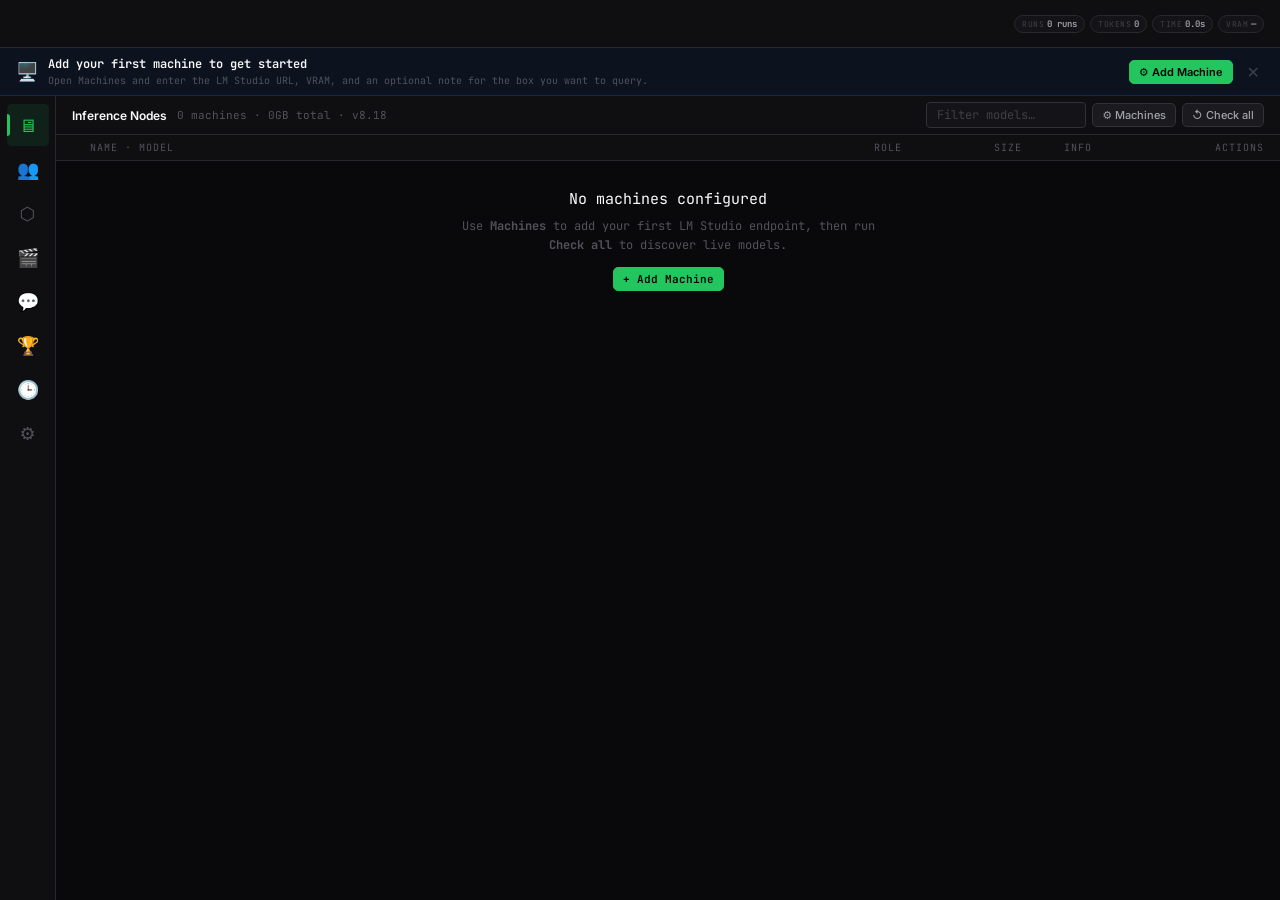
==== commit da782fb7: "Reset web app defaults and redesign public site" ====
--- a/web/index.html
+++ b/web/index.html
@@ -43,7 +43,7 @@
     <div id="setup-banner-sub" style="font-size:10px;color:var(--tx3);font-family:var(--mono);margin-top:2px;display:none"></div>
   </div>
   <button class="btn btn-sm btn-primary" id="setup-banner-btn" onclick="setupBannerAction()"></button>
-  <button style="background:none;border:none;color:var(--tx4);cursor:pointer;font-size:16px;padding:0 4px" onclick="document.getElementById('setup-banner').style.display='none'">✕</button>
+  <button style="background:none;border:none;color:var(--tx4);cursor:pointer;font-size:16px;padding:0 4px" onclick="dismissSetupBanner()">✕</button>
 </div>
 <div id="body">
 
@@ -469,7 +469,7 @@
               <div style="font-size:9px;color:var(--tx4);font-family:var(--mono);text-transform:uppercase;letter-spacing:.08em">System Prompt <span style="color:var(--tx3);text-transform:none;letter-spacing:0;font-size:9px">· auto-generated · edit freely</span></div>
               <button class="btn btn-sm" style="font-size:9px;padding:2px 7px" onclick="amAutoPrompt(true)">↺ Regenerate</button>
             </div>
-            <textarea class="prompt-edit-area" id="am-prompt" style="min-height:80px" placeholder="You are [Name], a [role]. MIKE is the Director."></textarea>
+            <textarea class="prompt-edit-area" id="am-prompt" style="min-height:80px" placeholder="You are [Name], a [role]. The operator is the Director."></textarea>
           </div>
           <button class="btn btn-primary" onclick="addModelFromModal()" style="align-self:flex-end">+ Add Engineer</button>
         </div>
@@ -623,8 +623,8 @@
         <input class="inp sp-ctrl" id="sp-brand-name" type="text" value="LM Manager Pro Web" style="width:120px;font-size:12px" onchange="applyBrandName(this.value)">
       </div>
       <div class="sp-row">
-        <label class="sp-label">Director name<small>Replaces "MIKE" in every auto-generated persona prompt. Set this to your own name so models address you correctly during interviews and group chat.</small></label>
-        <input class="inp sp-ctrl" id="sp-director-name" type="text" value="MIKE" style="width:100px;font-size:12px" onchange="applyDirectorName(this.value)">
+        <label class="sp-label">Director name<small>Replaces the default director label in every auto-generated persona prompt. Set this to your own name so models address you correctly during interviews and group chat.</small></label>
+        <input class="inp sp-ctrl" id="sp-director-name" type="text" value="The operator" style="width:140px;font-size:12px" onchange="applyDirectorName(this.value)">
       </div>
       <div class="sp-row" style="flex-direction:column;align-items:flex-start;gap:6px">
         <label class="sp-label" style="margin-bottom:0">Global system suffix<small>A sentence appended to every auto-generated prompt. Use this for project-wide context every model should know — e.g. the tech stack, the app name, your coding style. Only applied to non-overridden prompts.</small></label>
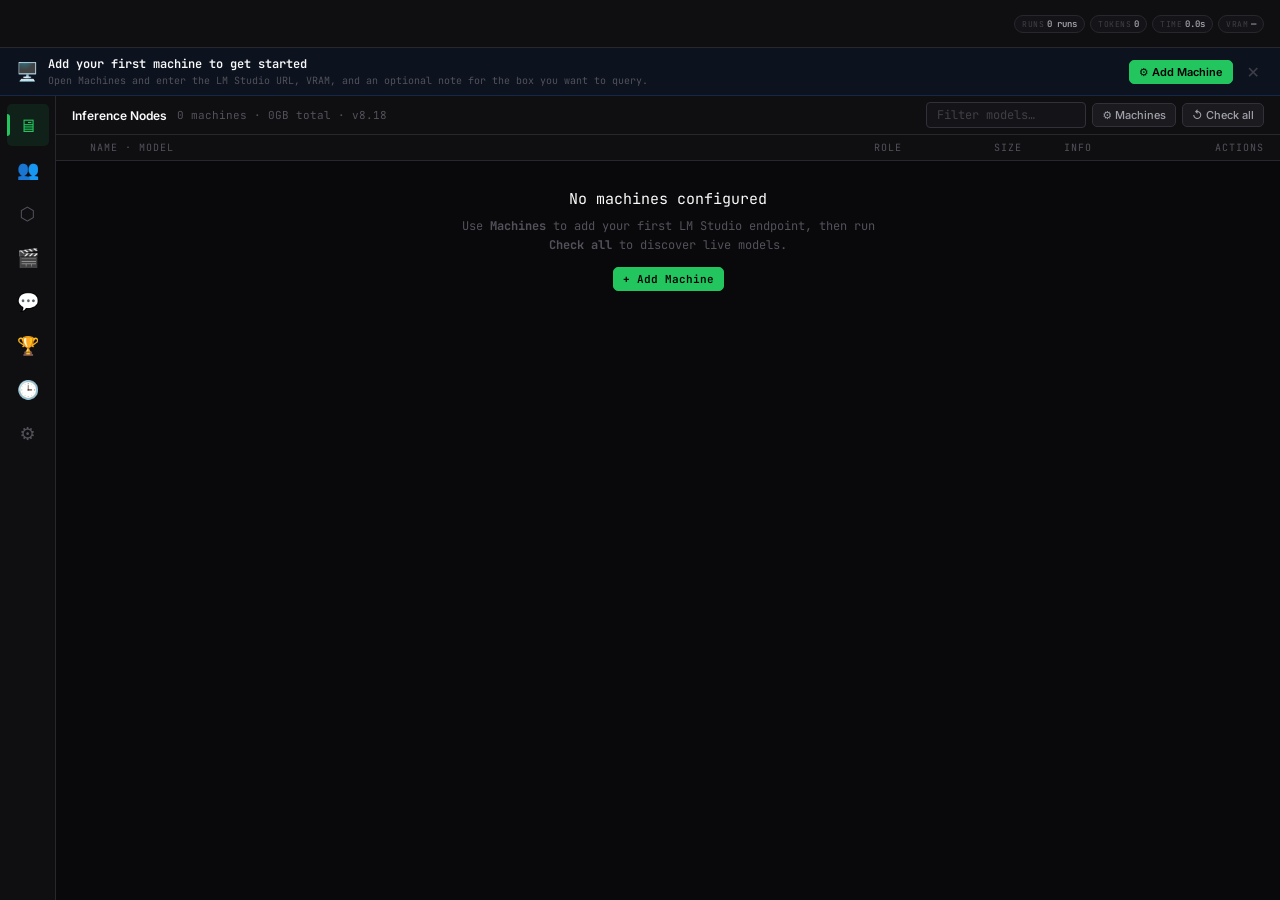
==== commit 6626eb72: "Add landing page and web app updates" ====
--- a/web/index.html
+++ b/web/index.html
@@ -613,6 +613,10 @@
         <label class="sp-label">Enable reasoning<small>Sends <code>reasoning: "on"</code> to the LM Studio v1 API. Models that support extended reasoning (DeepSeek R1, Qwen3, QwQ) will activate it. LM Studio silently ignores this for models that don't support it. Increases quality on hard tasks but costs more time and tokens.</small></label>
         <input type="checkbox" id="sp-thinking" style="accent-color:var(--accent);width:16px;height:16px;flex-shrink:0" onchange="APP.thinkingEnabled=this.checked;saveApp()">
       </div>
+      <div class="sp-row">
+        <label class="sp-label">Auto-check machines on launch<small>When enabled, the app runs Check All every time the page loads. Leave this off if you want faster startup or often open the app away from your LM Studio machines.</small></label>
+        <input type="checkbox" id="sp-auto-check-machines" style="accent-color:var(--accent);width:16px;height:16px;flex-shrink:0" onchange="APP.autoCheckMachines=this.checked;saveApp()">
+      </div>
     </div>
 
     <!-- DIRECTOR -->
@@ -1051,5 +1055,25 @@
     </div>
   </div>
 </div>
+<!-- APP DIALOG -->
+<div id="app-dialog-modal" onclick="if(event.target.id==='app-dialog-modal')closeAppDialog(false)" style="display:none;position:fixed;inset:0;z-index:2200;background:rgba(0,0,0,.72);backdrop-filter:blur(6px);align-items:center;justify-content:center;padding:20px">
+  <div style="background:var(--bg1);border:1px solid var(--line2);border-radius:12px;width:100%;max-width:440px;display:flex;flex-direction:column;overflow:hidden" onclick="event.stopPropagation()">
+    <div class="modal-header">
+      <div class="modal-title" id="app-dialog-title">Confirm</div>
+      <button class="modal-close" onclick="closeAppDialog(false)">✕</button>
+    </div>
+    <div style="padding:16px 18px;display:flex;flex-direction:column;gap:12px">
+      <div id="app-dialog-message" style="font-size:12px;color:var(--tx2);font-family:var(--mono);line-height:1.6;white-space:pre-wrap"></div>
+      <div id="app-dialog-input-wrap" style="display:none;flex-direction:column;gap:6px">
+        <label for="app-dialog-input" style="font-size:10px;color:var(--tx4);font-family:var(--mono);text-transform:uppercase;letter-spacing:.08em">Value</label>
+        <input class="inp" id="app-dialog-input" type="text" style="font-size:12px">
+      </div>
+      <div style="display:flex;justify-content:flex-end;gap:8px">
+        <button class="btn btn-sm" id="app-dialog-cancel" onclick="closeAppDialog(false)">Cancel</button>
+        <button class="btn btn-sm btn-danger" id="app-dialog-confirm" onclick="submitAppDialog()">Confirm</button>
+      </div>
+    </div>
+  </div>
+</div>
 </body>
 </html>
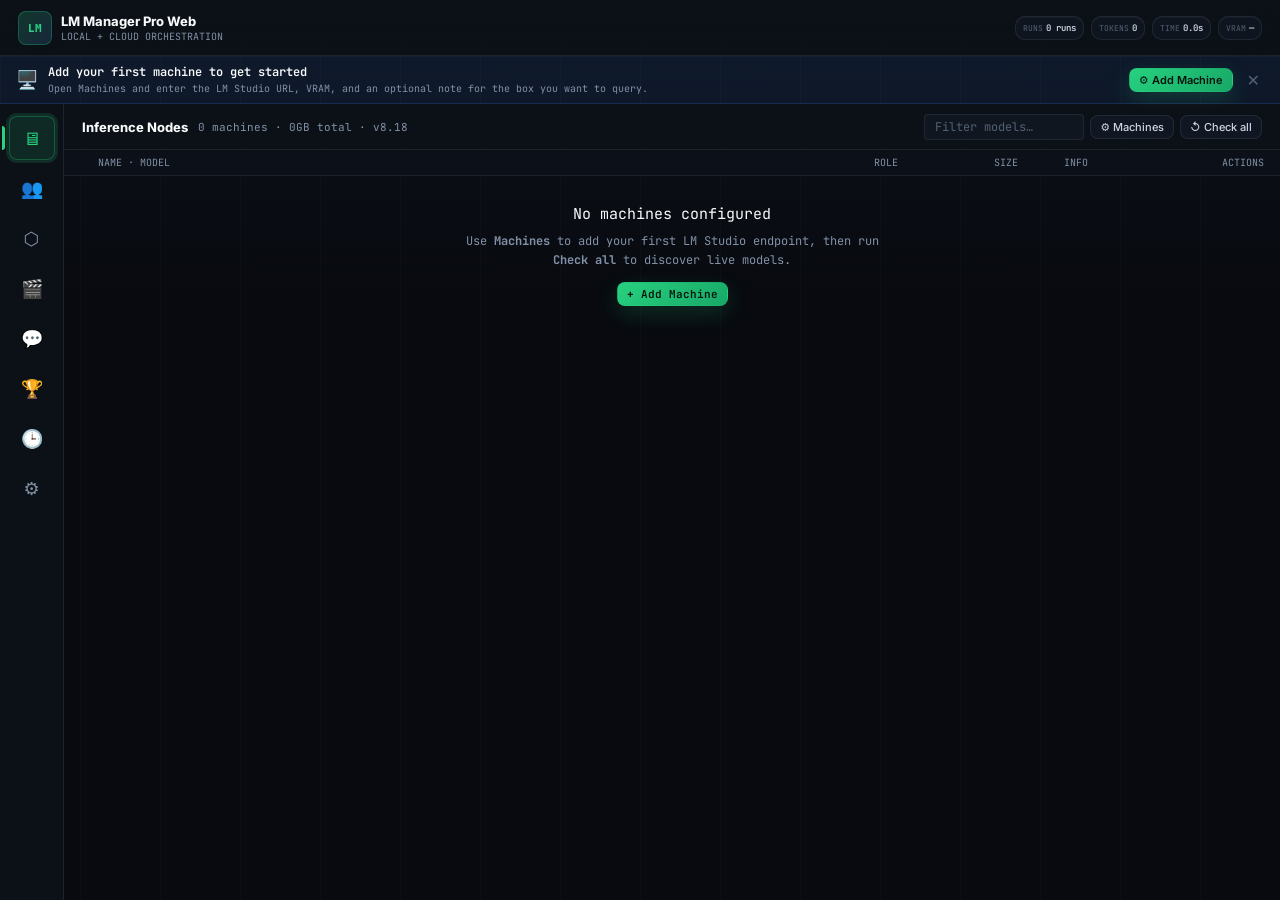
==== commit 1bb4a255: "Refresh web app UI" ====
--- a/web/index.html
+++ b/web/index.html
@@ -11,12 +11,20 @@
 <link rel="stylesheet" href="css/panels.css">
 <link rel="stylesheet" href="css/responsive.css">
 <link rel="stylesheet" href="css/modals.css">
+<link rel="stylesheet" href="css/refresh.css">
 </head>
 <body>
 <div id="app">
 
 <!-- TOPBAR -->
 <div id="topbar">
+  <div class="brand app-brand">
+    <div class="brand-mark" aria-hidden="true">LM</div>
+    <div class="brand-copy">
+      <div class="brand-name" id="topbar-brand-name">LM Manager Pro Web</div>
+      <div class="brand-tag">local + cloud orchestration</div>
+    </div>
+  </div>
   <div id="live-status" style="display:flex;gap:6px;align-items:center;flex:1;justify-content:center;min-width:0;overflow:hidden"></div>
   <div id="machine-badges" style="display:none"></div>
   <div id="topbar-session">
--- a/web/css/refresh.css
+++ b/web/css/refresh.css
@@ -0,0 +1,556 @@
+/* ── UI/UX REFRESH OVERRIDES ── */
+:root,
+[data-theme="dark"] {
+  --bg: #080a0f;
+  --bg1: rgba(13, 17, 24, 0.96);
+  --bg2: #111722;
+  --bg3: #17202d;
+  --bg4: #202b3a;
+  --line: rgba(148, 163, 184, 0.13);
+  --line2: rgba(148, 163, 184, 0.22);
+  --tx1: #f8fafc;
+  --tx2: #cbd5e1;
+  --tx3: #8291a7;
+  --tx4: #526073;
+  --accent: #27d17f;
+  --accent2: #18a867;
+  --blue: #5b9dff;
+  --amber: #f0b44c;
+  --red: #f35f62;
+  --purple: #b38cff;
+  --code-bg: rgba(91, 157, 255, 0.1);
+  --code-tx: #9ec5ff;
+  --r: 8px;
+  --r-sm: 6px;
+  --nav-w: 64px;
+  --topbar-h: 56px;
+  --shadow: 0 18px 48px rgba(0, 0, 0, 0.36);
+  --glow-g: 0 0 0 3px rgba(39, 209, 127, 0.14);
+  --glow-b: 0 0 0 3px rgba(91, 157, 255, 0.14);
+}
+
+[data-theme="light"] {
+  --bg: #f6f8fb;
+  --bg1: rgba(255, 255, 255, 0.96);
+  --bg2: #ffffff;
+  --bg3: #eef3f8;
+  --bg4: #e3eaf2;
+  --line: rgba(31, 41, 55, 0.11);
+  --line2: rgba(31, 41, 55, 0.2);
+  --tx1: #101828;
+  --tx2: #344054;
+  --tx3: #667085;
+  --tx4: #98a2b3;
+  --accent: #13945e;
+  --accent2: #0f764b;
+  --blue: #2563eb;
+  --amber: #b7791f;
+  --red: #c2413d;
+  --purple: #7c3aed;
+  --code-bg: rgba(37, 99, 235, 0.08);
+  --code-tx: #1d4ed8;
+  --shadow: 0 16px 40px rgba(15, 23, 42, 0.12);
+  --glow-g: 0 0 0 3px rgba(19, 148, 94, 0.13);
+  --glow-b: 0 0 0 3px rgba(37, 99, 235, 0.13);
+}
+
+* {
+  letter-spacing: 0 !important;
+}
+
+html,
+body {
+  background:
+    linear-gradient(180deg, rgba(91, 157, 255, 0.05), transparent 34%),
+    repeating-linear-gradient(90deg, rgba(148, 163, 184, 0.03) 0 1px, transparent 1px 80px),
+    var(--bg);
+}
+
+button,
+input,
+select,
+textarea {
+  font: inherit;
+}
+
+button:focus-visible,
+input:focus-visible,
+select:focus-visible,
+textarea:focus-visible {
+  outline: 2px solid color-mix(in srgb, var(--blue) 54%, transparent);
+  outline-offset: 2px;
+}
+
+/* Shell */
+#app {
+  background: transparent;
+}
+
+#topbar {
+  height: var(--topbar-h);
+  gap: 14px;
+  padding: 0 18px;
+  background: color-mix(in srgb, var(--bg1) 86%, transparent);
+  border-bottom: 1px solid var(--line);
+  box-shadow: 0 1px 0 rgba(255, 255, 255, 0.03);
+}
+
+.app-brand {
+  min-width: 220px;
+}
+
+.brand-mark {
+  width: 34px;
+  height: 34px;
+  border-radius: 8px;
+  background: linear-gradient(135deg, rgba(39, 209, 127, 0.2), rgba(91, 157, 255, 0.16));
+  border: 1px solid color-mix(in srgb, var(--accent) 28%, transparent);
+  color: var(--accent);
+  font-family: var(--mono);
+  font-size: 11px;
+  font-weight: 800;
+}
+
+.brand-copy {
+  display: flex;
+  min-width: 0;
+  flex-direction: column;
+  gap: 1px;
+}
+
+.brand-name {
+  max-width: 180px;
+  overflow: hidden;
+  text-overflow: ellipsis;
+  white-space: nowrap;
+  font-size: 13px;
+  font-weight: 750;
+}
+
+.brand-tag {
+  color: var(--tx3);
+  font-size: 10px;
+  text-transform: uppercase;
+}
+
+#live-status {
+  justify-content: flex-start !important;
+}
+
+#topbar-session {
+  gap: 7px;
+}
+
+#topbar-session .tracker-pill,
+#topbar-row2 .tracker-pill,
+.ls-pill,
+.mbadge,
+.stat-pill,
+.preset-chip {
+  min-height: 24px;
+  border-color: var(--line);
+  background: color-mix(in srgb, var(--bg2) 86%, transparent);
+  box-shadow: inset 0 1px 0 rgba(255, 255, 255, 0.03);
+}
+
+/* Navigation */
+#leftnav {
+  width: var(--nav-w);
+  padding: 12px 8px;
+  gap: 6px;
+  background: color-mix(in srgb, var(--bg1) 92%, transparent);
+}
+
+.nav-btn {
+  width: 46px;
+  height: 44px;
+  border: 1px solid transparent;
+  border-radius: 8px;
+  color: var(--tx3);
+}
+
+.nav-btn:hover {
+  border-color: var(--line);
+  background: var(--bg2);
+  color: var(--tx1);
+}
+
+.nav-btn.active {
+  border-color: color-mix(in srgb, var(--accent) 30%, transparent);
+  background: color-mix(in srgb, var(--accent) 13%, transparent);
+  color: var(--accent);
+  box-shadow: var(--glow-g);
+}
+
+.nav-btn.active::before {
+  left: -8px;
+  height: 24px;
+  border-radius: 0 4px 4px 0;
+}
+
+/* Headers and controls */
+.section-bar,
+#chat-topbar,
+#turn-order-bar,
+#chat-util-strip,
+.search-bar,
+.tl-bar,
+.solo-bar,
+.interview-header,
+.chat-input-bar {
+  background: color-mix(in srgb, var(--bg1) 92%, transparent);
+  border-color: var(--line);
+}
+
+.section-bar {
+  min-height: 46px;
+  padding: 8px 18px;
+}
+
+.section-title {
+  font-size: 13px;
+  font-weight: 750;
+}
+
+.section-sub {
+  color: var(--tx3);
+}
+
+.btn,
+.mc-check-btn,
+.sort-btn,
+.rs-sort-btn,
+.compare-toggle,
+.theme-toggle,
+.overflow-btn,
+.view-toggle button,
+.mode-pill button,
+.audience-toggle button,
+.solo-bar .sb-scope button,
+.chip,
+.cat-chip {
+  border-radius: 8px;
+  transition: transform 120ms ease, border-color 120ms ease, background 120ms ease, color 120ms ease;
+}
+
+.btn,
+.mc-check-btn,
+.sort-btn,
+.rs-sort-btn,
+.compare-toggle,
+.theme-toggle,
+.overflow-btn {
+  border-color: var(--line);
+  background: var(--bg2);
+  color: var(--tx2);
+}
+
+.btn:hover,
+.mc-check-btn:hover,
+.sort-btn:hover,
+.rs-sort-btn:hover,
+.compare-toggle:hover,
+.theme-toggle:hover,
+.overflow-btn:hover {
+  transform: translateY(-1px);
+  border-color: var(--line2);
+  background: var(--bg3);
+  color: var(--tx1);
+}
+
+.btn-primary,
+#run-btn,
+.iv-send,
+.solo-bar .sb-scope button.active,
+.mode-pill button.active-auto {
+  background: linear-gradient(135deg, var(--accent), var(--accent2));
+  border-color: transparent;
+  color: #04130c;
+  box-shadow: 0 8px 22px color-mix(in srgb, var(--accent) 18%, transparent);
+}
+
+.btn-danger {
+  background: color-mix(in srgb, var(--red) 10%, transparent);
+  border-color: color-mix(in srgb, var(--red) 30%, transparent);
+  color: var(--red);
+}
+
+.inp,
+.search-inp,
+.prompt-edit-area,
+.iv-input,
+#run-prompt,
+#solo-model-select,
+.toolbar input,
+.toolbar select {
+  border-color: var(--line);
+  background: color-mix(in srgb, var(--bg2) 88%, transparent);
+  color: var(--tx1);
+}
+
+.inp:focus,
+.search-inp:focus,
+.prompt-edit-area:focus,
+.iv-input:focus,
+.chat-input-inner:focus-within {
+  border-color: color-mix(in srgb, var(--blue) 58%, transparent);
+  box-shadow: var(--glow-b);
+}
+
+/* Data surfaces */
+.rt-thead,
+.sl-thead {
+  background: color-mix(in srgb, var(--bg1) 96%, transparent);
+  border-bottom-color: var(--line);
+}
+
+.rt-section,
+.roster-group-hdr,
+.sp-section-title {
+  background: color-mix(in srgb, var(--bg1) 90%, transparent);
+  border-color: var(--line);
+}
+
+.rt-row,
+.roster-row,
+.team-row,
+.sl-row {
+  border-color: var(--line);
+}
+
+.rt-row:hover,
+.roster-row:hover,
+.team-row:hover,
+.sl-row:hover {
+  background: color-mix(in srgb, var(--blue) 7%, var(--bg2));
+}
+
+.roster-row.selected,
+.team-row.selected {
+  background: color-mix(in srgb, var(--accent) 10%, var(--bg2));
+  box-shadow: inset 3px 0 0 var(--accent);
+}
+
+.rt-row.is-loaded {
+  background: color-mix(in srgb, var(--accent) 9%, transparent);
+  border-left-color: var(--accent);
+}
+
+.r-avatar,
+.detail-avatar,
+.tm-avatar,
+.sv-avatar,
+.sl-avatar,
+.b-avatar,
+.iv-avatar,
+.solo-msg .s-avatar {
+  border-radius: 8px;
+  box-shadow: inset 0 0 0 1px rgba(255, 255, 255, 0.04);
+}
+
+.kv-card,
+.prompt-card,
+.tm-row,
+.sv-card,
+.cmp-col,
+.tl-entry,
+.log-entry,
+.tb-vram-summary,
+.preset-modal-card,
+.modal-card,
+.score-sheet-card {
+  border-radius: 8px;
+  border-color: var(--line);
+  background: color-mix(in srgb, var(--bg2) 92%, transparent);
+  box-shadow: none;
+}
+
+.sv-card:hover,
+.cmp-col:hover,
+.tl-entry:hover {
+  border-color: var(--line2);
+  box-shadow: var(--shadow);
+}
+
+/* Chat */
+#run-log,
+#solo-log,
+.interview-messages,
+.tl-feed {
+  background:
+    linear-gradient(180deg, rgba(91, 157, 255, 0.035), transparent 220px),
+    transparent;
+}
+
+.chat-input-inner {
+  margin: 12px 16px 14px;
+  border-radius: 8px;
+  background: var(--bg2);
+  border-color: var(--line);
+  box-shadow: 0 12px 32px rgba(0, 0, 0, 0.16);
+}
+
+.b-bubble,
+.solo-msg .s-bubble,
+.iv-bubble {
+  border-radius: 8px;
+  border-color: var(--line);
+}
+
+.b-bubble.agent,
+.solo-msg.agent .s-bubble,
+.iv-msg.agent .iv-bubble {
+  background: color-mix(in srgb, var(--bg2) 94%, transparent);
+}
+
+.b-bubble.user,
+.solo-msg.user .s-bubble,
+.iv-msg.user .iv-bubble {
+  background: linear-gradient(135deg, color-mix(in srgb, var(--blue) 86%, #000), var(--blue));
+  color: #fff;
+}
+
+.log-header,
+.cmp-col-hdr {
+  background: color-mix(in srgb, var(--bg3) 86%, transparent);
+}
+
+.md-body pre {
+  border-radius: 8px;
+  background: color-mix(in srgb, #020617 80%, var(--bg));
+}
+
+/* Settings */
+.sp-body {
+  padding-bottom: 56px;
+}
+
+.sp-section {
+  max-width: 1120px;
+}
+
+.sp-row {
+  padding: 10px 12px;
+  margin-bottom: 8px;
+  border: 1px solid var(--line);
+  border-radius: 8px;
+  background: color-mix(in srgb, var(--bg2) 82%, transparent);
+}
+
+.sp-row[style*="flex-direction:column"] {
+  align-items: stretch !important;
+}
+
+.sp-row textarea {
+  width: 100%;
+}
+
+.sp-label {
+  color: var(--tx2);
+}
+
+.sp-label small {
+  margin-top: 3px;
+  color: var(--tx3);
+  line-height: 1.45;
+}
+
+/* Modals and overlays */
+#stats-modal,
+#preset-modal,
+#score-sheet,
+#machine-modal,
+#custom-role-modal,
+#emoji-picker-modal,
+#app-dialog,
+#https-help-modal,
+#new-models-modal,
+#iv-prompt-modal {
+  backdrop-filter: blur(10px);
+  -webkit-backdrop-filter: blur(10px);
+}
+
+.modal-header {
+  background: color-mix(in srgb, var(--bg1) 94%, transparent);
+}
+
+.modal-close {
+  border: 1px solid var(--line);
+  background: var(--bg2);
+}
+
+/* Mobile */
+@media (max-width: 600px) {
+  :root,
+  [data-theme="dark"],
+  [data-theme="light"] {
+    --topbar-h: 50px;
+  }
+
+  #topbar {
+    padding: 0 10px;
+    gap: 8px;
+  }
+
+  .app-brand {
+    min-width: 0;
+  }
+
+  .brand-mark {
+    width: 30px;
+    height: 30px;
+    font-size: 10px;
+  }
+
+  .brand-copy {
+    display: none;
+  }
+
+  #live-status {
+    justify-content: flex-start !important;
+    padding: 0 2px;
+  }
+
+  #bottomnav {
+    height: 66px;
+    background: color-mix(in srgb, var(--bg1) 94%, transparent);
+  }
+
+  .bn-btn {
+    font-size: 20px;
+    border-top: 2px solid transparent;
+  }
+
+  .bn-btn.active {
+    border-top-color: var(--accent);
+    background: color-mix(in srgb, var(--accent) 9%, transparent);
+  }
+
+  .section-bar {
+    padding: 9px 12px;
+  }
+
+  .rt-thead,
+  .rt-row {
+    padding-left: 12px;
+    padding-right: 12px;
+  }
+
+  .chat-input-inner {
+    margin: 8px 10px 10px;
+  }
+
+  .sp-section {
+    padding-left: 12px;
+    padding-right: 12px;
+  }
+
+  .sp-row {
+    align-items: flex-start;
+    flex-direction: column;
+  }
+
+  .sp-ctrl {
+    width: 100% !important;
+  }
+}
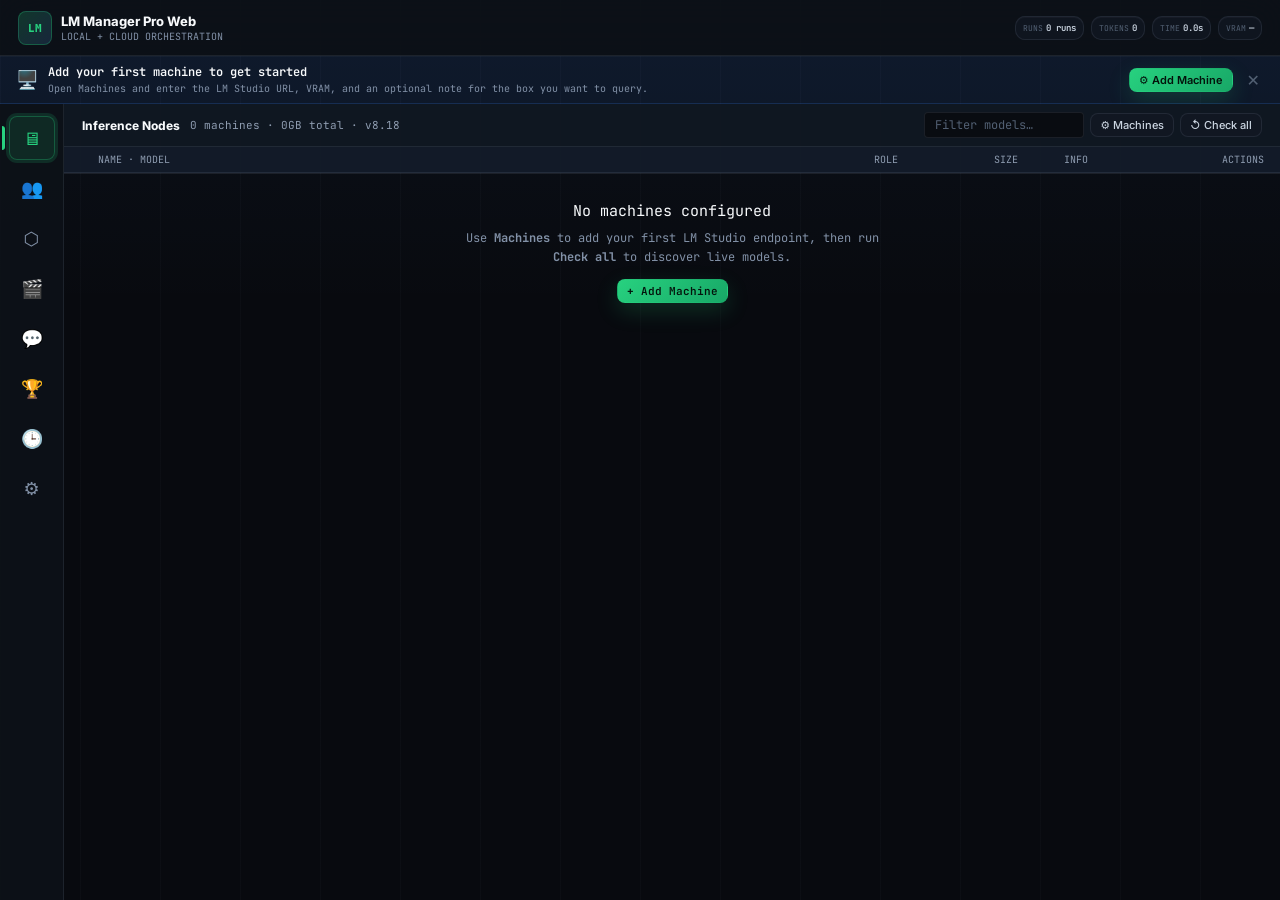
==== commit aa79f32a: "Improve web reliability and iPhone layout" ====
--- a/web/index.html
+++ b/web/index.html
@@ -57,28 +57,28 @@
 
   <!-- SIDEBAR (desktop) -->
   <div id="leftnav">
-    <button class="nav-btn active" id="nav-machines" onclick="setNav('machines')" title="Machines">
+    <button class="nav-btn active" id="nav-machines" onclick="setNav('machines')" title="Machines" aria-label="Machines">
       <span>🖥</span>
     </button>
-    <button class="nav-btn" id="nav-roster" onclick="setNav('roster')" title="Roster">
+    <button class="nav-btn" id="nav-roster" onclick="setNav('roster')" title="Roster" aria-label="Roster">
       <span>👥</span>
     </button>
-    <button class="nav-btn" id="nav-teams" onclick="setNav('teams')" title="Teams">
+    <button class="nav-btn" id="nav-teams" onclick="setNav('teams')" title="Teams" aria-label="Teams">
       <span>⬡</span>
     </button>
-    <button class="nav-btn" id="nav-episodes" onclick="setNav('episodes')" title="Episodes">
+    <button class="nav-btn" id="nav-episodes" onclick="setNav('episodes')" title="Episodes" aria-label="Episodes">
       <span>🎬</span>
     </button>
-    <button class="nav-btn" id="nav-run" onclick="setNav('run')" title="Chat">
+    <button class="nav-btn" id="nav-run" onclick="setNav('run')" title="Chat" aria-label="Chat">
       <span>💬</span>
     </button>
-    <button class="nav-btn" id="nav-survivor" onclick="setNav('survivor')" title="Scoreboard">
+    <button class="nav-btn" id="nav-survivor" onclick="setNav('survivor')" title="Scoreboard" aria-label="Scoreboard">
       <span>🏆</span>
     </button>
-    <button class="nav-btn" id="nav-timeline" onclick="setNav('timeline')" title="Timeline">
+    <button class="nav-btn" id="nav-timeline" onclick="setNav('timeline')" title="Timeline" aria-label="Timeline">
       <span>🕒</span>
     </button>
-    <button class="nav-btn" id="nav-settings" onclick="setNav('settings')" title="Settings">
+    <button class="nav-btn" id="nav-settings" onclick="setNav('settings')" title="Settings" aria-label="Settings">
       <span>⚙</span>
     </button>
   </div>
@@ -969,14 +969,14 @@
 
 <!-- BOTTOM NAV (mobile only) -->
 <div id="bottomnav" style="display:none">
-  <button class="bn-btn active" id="bn-machines" onclick="setNav('machines');setBnActive('bn-machines')">🖥<span>Nodes</span></button>
-  <button class="bn-btn" id="bn-roster"   onclick="setNav('roster');setBnActive('bn-roster')">👥<span>Roster</span></button>
-  <button class="bn-btn" id="bn-teams"    onclick="setNav('teams');setBnActive('bn-teams')">⬡<span>Teams</span></button>
-  <button class="bn-btn" id="bn-episodes" onclick="setNav('episodes');setBnActive('bn-episodes')">🎬<span>Episodes</span></button>
-  <button class="bn-btn" id="bn-run"      onclick="setNav('run');setBnActive('bn-run')">💬<span>Chat</span></button>
-  <button class="bn-btn" id="bn-survivor" onclick="setNav('survivor');setBnActive('bn-survivor')">🏆<span>Board</span></button>
-  <button class="bn-btn" id="bn-timeline" onclick="setNav('timeline');setBnActive('bn-timeline')">🕒<span>Log</span></button>
-  <button class="bn-btn" id="bn-settings" onclick="setNav('settings');setBnActive('bn-settings')">⚙<span>Settings</span></button>
+  <button class="bn-btn active" id="bn-machines" onclick="setNav('machines');setBnActive('bn-machines')" title="Nodes" aria-label="Nodes">🖥<span>Nodes</span></button>
+  <button class="bn-btn" id="bn-roster"   onclick="setNav('roster');setBnActive('bn-roster')" title="Roster" aria-label="Roster">👥<span>Roster</span></button>
+  <button class="bn-btn" id="bn-teams"    onclick="setNav('teams');setBnActive('bn-teams')" title="Teams" aria-label="Teams">⬡<span>Teams</span></button>
+  <button class="bn-btn" id="bn-episodes" onclick="setNav('episodes');setBnActive('bn-episodes')" title="Episodes" aria-label="Episodes">🎬<span>Episodes</span></button>
+  <button class="bn-btn" id="bn-run"      onclick="setNav('run');setBnActive('bn-run')" title="Chat" aria-label="Chat">💬<span>Chat</span></button>
+  <button class="bn-btn" id="bn-survivor" onclick="setNav('survivor');setBnActive('bn-survivor')" title="Board" aria-label="Board">🏆<span>Board</span></button>
+  <button class="bn-btn" id="bn-timeline" onclick="setNav('timeline');setBnActive('bn-timeline')" title="Log" aria-label="Log">🕒<span>Log</span></button>
+  <button class="bn-btn" id="bn-settings" onclick="setNav('settings');setBnActive('bn-settings')" title="Settings" aria-label="Settings">⚙<span>Settings</span></button>
 </div>
 
 
--- a/web/css/refresh.css
+++ b/web/css/refresh.css
@@ -554,3 +554,310 @@
     width: 100% !important;
   }
 }
+
+/* ── Pro Console readability pass ── */
+button:focus-visible,
+input:focus-visible,
+select:focus-visible,
+textarea:focus-visible,
+[tabindex]:focus-visible {
+  outline: 2px solid color-mix(in srgb, var(--blue) 72%, #fff);
+  outline-offset: 2px;
+}
+
+.section-bar {
+  min-height: 42px;
+  background: color-mix(in srgb, var(--bg1) 96%, var(--blue) 4%);
+}
+
+.section-title {
+  font-size: 12px;
+  letter-spacing: .01em;
+}
+
+.section-sub,
+.team-sub-t,
+.r-role,
+.mc-loaded,
+.rt-th,
+.tl-entry-meta {
+  color: color-mix(in srgb, var(--tx3) 82%, var(--tx2));
+}
+
+.rt-row,
+.roster-row,
+.team-row,
+.ep-row,
+.tl-entry {
+  transition: background .15s, border-color .15s, transform .15s;
+}
+
+.rt-row:hover,
+.roster-row:hover,
+.team-row:hover,
+.ep-row:hover {
+  background: color-mix(in srgb, var(--bg3) 76%, var(--blue) 4%);
+}
+
+.rt-thead {
+  background: color-mix(in srgb, var(--bg1) 93%, var(--blue) 7%);
+  box-shadow: 0 1px 0 var(--line);
+}
+
+.rt-row {
+  min-height: 46px;
+}
+
+.rt-actions-cell .load-btn,
+.rt-actions-cell .unload-btn,
+.load-btn,
+.unload-btn {
+  min-width: 64px;
+}
+
+.inp,
+.search-inp,
+.prompt-edit-area {
+  background: color-mix(in srgb, var(--bg) 88%, var(--bg2));
+}
+
+.btn,
+.nav-btn,
+.bn-btn,
+.chip,
+.rs-sort-btn,
+.view-toggle button,
+.mode-pill button,
+.audience-toggle button {
+  -webkit-tap-highlight-color: transparent;
+}
+
+.btn:active,
+.bn-btn:active,
+.nav-btn:active {
+  transform: translateY(1px);
+}
+
+.md-body {
+  line-height: 1.62;
+}
+
+.md-body p + p,
+.md-body ul + p,
+.md-body ol + p,
+.md-body pre + p {
+  margin-top: .7em;
+}
+
+/* ── Two-row iPhone navigation and compact mobile shell ── */
+@media (max-width: 600px) {
+  :root,
+  [data-theme="dark"],
+  [data-theme="light"] {
+    --topbar-h: 46px;
+  }
+
+  #app {
+    padding-bottom: calc(96px + env(safe-area-inset-bottom));
+  }
+
+  #topbar {
+    min-height: 46px;
+    height: 46px;
+    padding: 0 8px;
+  }
+
+  #live-status {
+    justify-content: flex-start !important;
+    overflow-x: auto;
+    mask-image: linear-gradient(90deg, #000 calc(100% - 18px), transparent);
+    -webkit-mask-image: linear-gradient(90deg, #000 calc(100% - 18px), transparent);
+  }
+
+  .ls-pill {
+    min-width: 96px;
+    max-width: 142px;
+    padding: 4px 8px;
+  }
+
+  #topbar-row2 {
+    height: 30px;
+    justify-content: flex-start;
+    padding: 0 8px;
+  }
+
+  #topbar-row2 .tracker-pill {
+    padding: 3px 7px;
+  }
+
+  #bottomnav {
+    height: calc(88px + env(safe-area-inset-bottom));
+    flex-wrap: wrap;
+    align-content: flex-start;
+    justify-content: stretch;
+    gap: 0;
+    padding: 4px 0 env(safe-area-inset-bottom);
+    border-top-color: color-mix(in srgb, var(--line2) 75%, var(--blue));
+    box-shadow: 0 -12px 28px rgba(0, 0, 0, .24);
+  }
+
+  .bn-btn {
+    flex: 0 0 25%;
+    height: 40px;
+    min-width: 0;
+    padding: 4px 2px;
+    gap: 2px;
+    font-size: 18px;
+    border-top: 0;
+    border-bottom: 2px solid transparent;
+    border-radius: 0;
+  }
+
+  .bn-btn span {
+    display: block;
+    width: 100%;
+    overflow: hidden;
+    text-overflow: ellipsis;
+    font-size: 9px;
+    letter-spacing: 0;
+  }
+
+  .bn-btn.active {
+    border-top-color: transparent;
+    border-bottom-color: var(--accent);
+    background: linear-gradient(180deg, color-mix(in srgb, var(--accent) 14%, transparent), transparent);
+  }
+
+  .section-bar {
+    align-items: flex-start;
+    gap: 6px;
+  }
+
+  .section-actions {
+    width: 100%;
+    margin-left: 0;
+    flex-wrap: nowrap;
+    overflow-x: auto;
+    padding-bottom: 1px;
+  }
+
+  .section-actions::-webkit-scrollbar,
+  #chat-util-strip::-webkit-scrollbar,
+  #turn-chips::-webkit-scrollbar {
+    display: none;
+  }
+
+  .section-actions .btn,
+  .section-actions .inp,
+  .section-actions .search-inp {
+    flex-shrink: 0;
+  }
+
+  .rt-thead {
+    padding-top: 7px;
+    padding-bottom: 7px;
+  }
+
+  .rt-row {
+    min-height: 52px;
+  }
+
+  .rt-name,
+  .r-name,
+  .team-name-t,
+  .ep-row-name {
+    line-height: 1.25;
+  }
+
+  #chat-topbar,
+  .solo-bar,
+  #turn-order-bar,
+  .tl-bar {
+    border-bottom-color: var(--line);
+  }
+
+  #chat-topbar {
+    flex-wrap: wrap;
+  }
+
+  #chat-topbar #run-team-select {
+    flex-basis: 100%;
+  }
+
+  .audience-toggle,
+  .mode-pill {
+    flex: 1 1 auto;
+  }
+
+  #turn-chips {
+    overflow-x: auto;
+    flex-wrap: nowrap;
+  }
+
+  .chat-input-bar {
+    padding-bottom: calc(4px + env(safe-area-inset-bottom));
+    background: color-mix(in srgb, var(--bg1) 96%, transparent);
+  }
+
+  .chat-input-inner {
+    border-radius: 10px;
+    padding: 9px 10px 9px 12px;
+    margin: 7px 8px 8px;
+  }
+
+  .chat-btns {
+    gap: 6px;
+  }
+
+  #run-btn,
+  #stop-btn {
+    min-height: 38px;
+  }
+
+  #run-log,
+  #solo-log {
+    padding-bottom: 12px;
+  }
+
+  .b-body,
+  .solo-msg .s-bubble {
+    max-width: 92%;
+  }
+
+  .b-bubble,
+  .solo-msg .s-bubble,
+  .iv-bubble {
+    font-size: 14px;
+    line-height: 1.58;
+  }
+
+  .modal-card,
+  .preset-modal-card,
+  .score-sheet-card,
+  #machine-modal > div,
+  #new-models-modal > div,
+  #iv-prompt-modal > div,
+  #https-help-modal > div {
+    width: calc(100vw - 18px) !important;
+    max-height: calc(100dvh - 28px) !important;
+    border-radius: 10px !important;
+  }
+
+  .sp-body {
+    padding-bottom: 108px;
+  }
+}
+
+@media (max-width: 380px) {
+  .bn-btn span {
+    font-size: 8px;
+  }
+
+  .bn-btn {
+    font-size: 17px;
+  }
+
+  .section-title {
+    flex-basis: 100%;
+  }
+}
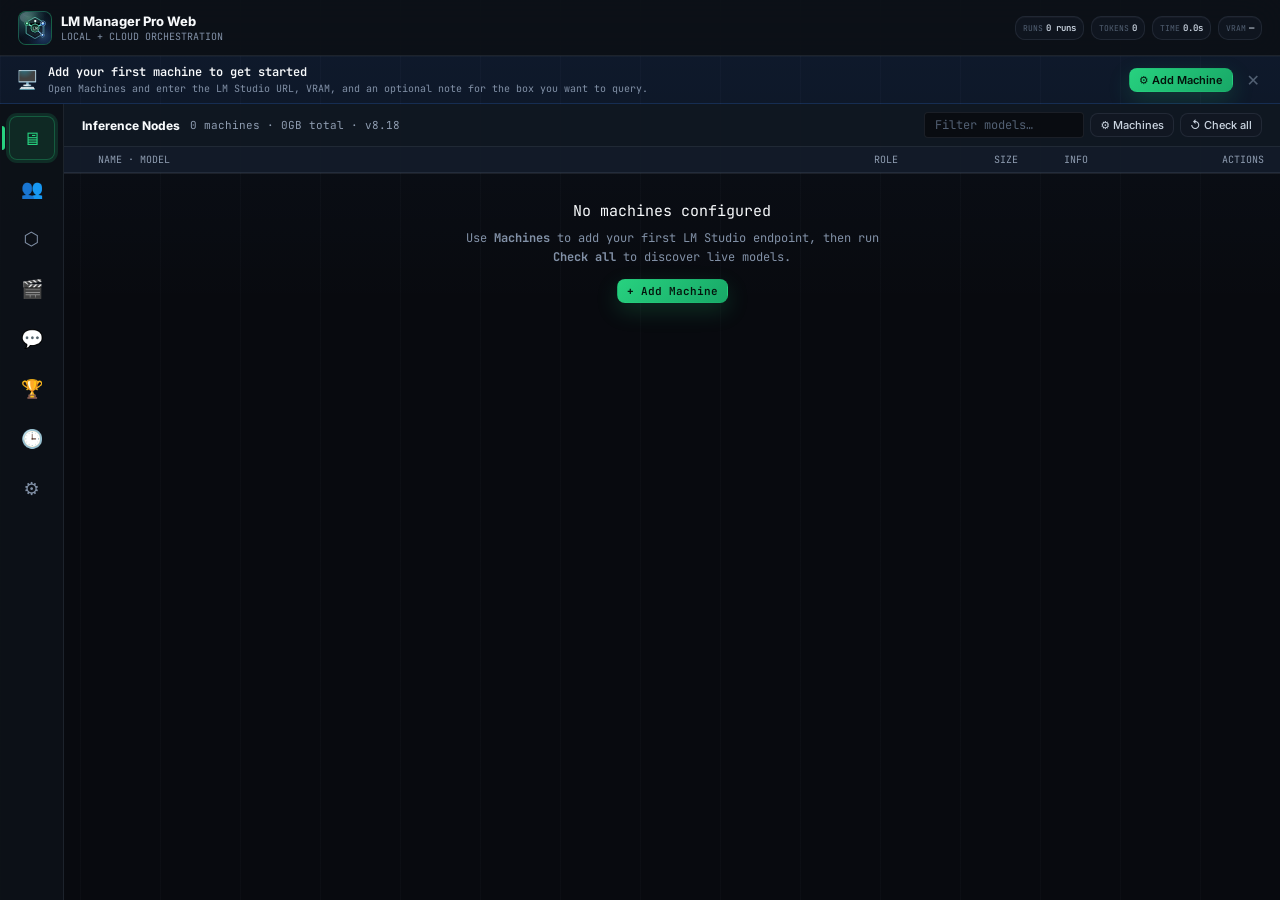
==== commit bf700abb: "Refresh feedback site and issue relay" ====
--- a/web/index.html
+++ b/web/index.html
@@ -19,7 +19,7 @@
 <!-- TOPBAR -->
 <div id="topbar">
   <div class="brand app-brand">
-    <div class="brand-mark" aria-hidden="true">LM</div>
+    <img class="brand-mark brand-icon" src="../assets/icon.svg" alt="" aria-hidden="true">
     <div class="brand-copy">
       <div class="brand-name" id="topbar-brand-name">LM Manager Pro Web</div>
       <div class="brand-tag">local + cloud orchestration</div>
--- a/web/css/base.css
+++ b/web/css/base.css
@@ -31,6 +31,7 @@
   display: flex; align-items: center; justify-content: center;
 }
 .brand-mark svg { width: 14px; height: 14px; }
+.brand-mark.brand-icon { object-fit: cover; padding: 0; }
 .brand-name { font-size: 14px; font-weight: 700; letter-spacing: -.03em; color: var(--tx1); }
 .brand-tag { font-size: 11px; color: var(--tx3); font-family: var(--mono); }
 .topbar-spacer { flex: 1; }
@@ -185,4 +186,3 @@
 }
 .inp:focus { border-color: var(--blue); }
 .inp::placeholder { color: var(--tx4); }
-
--- a/web/css/refresh.css
+++ b/web/css/refresh.css
@@ -111,6 +111,12 @@
   font-weight: 800;
 }
 
+.brand-mark.brand-icon {
+  display: block;
+  object-fit: cover;
+  padding: 0;
+}
+
 .brand-copy {
   display: flex;
   min-width: 0;
